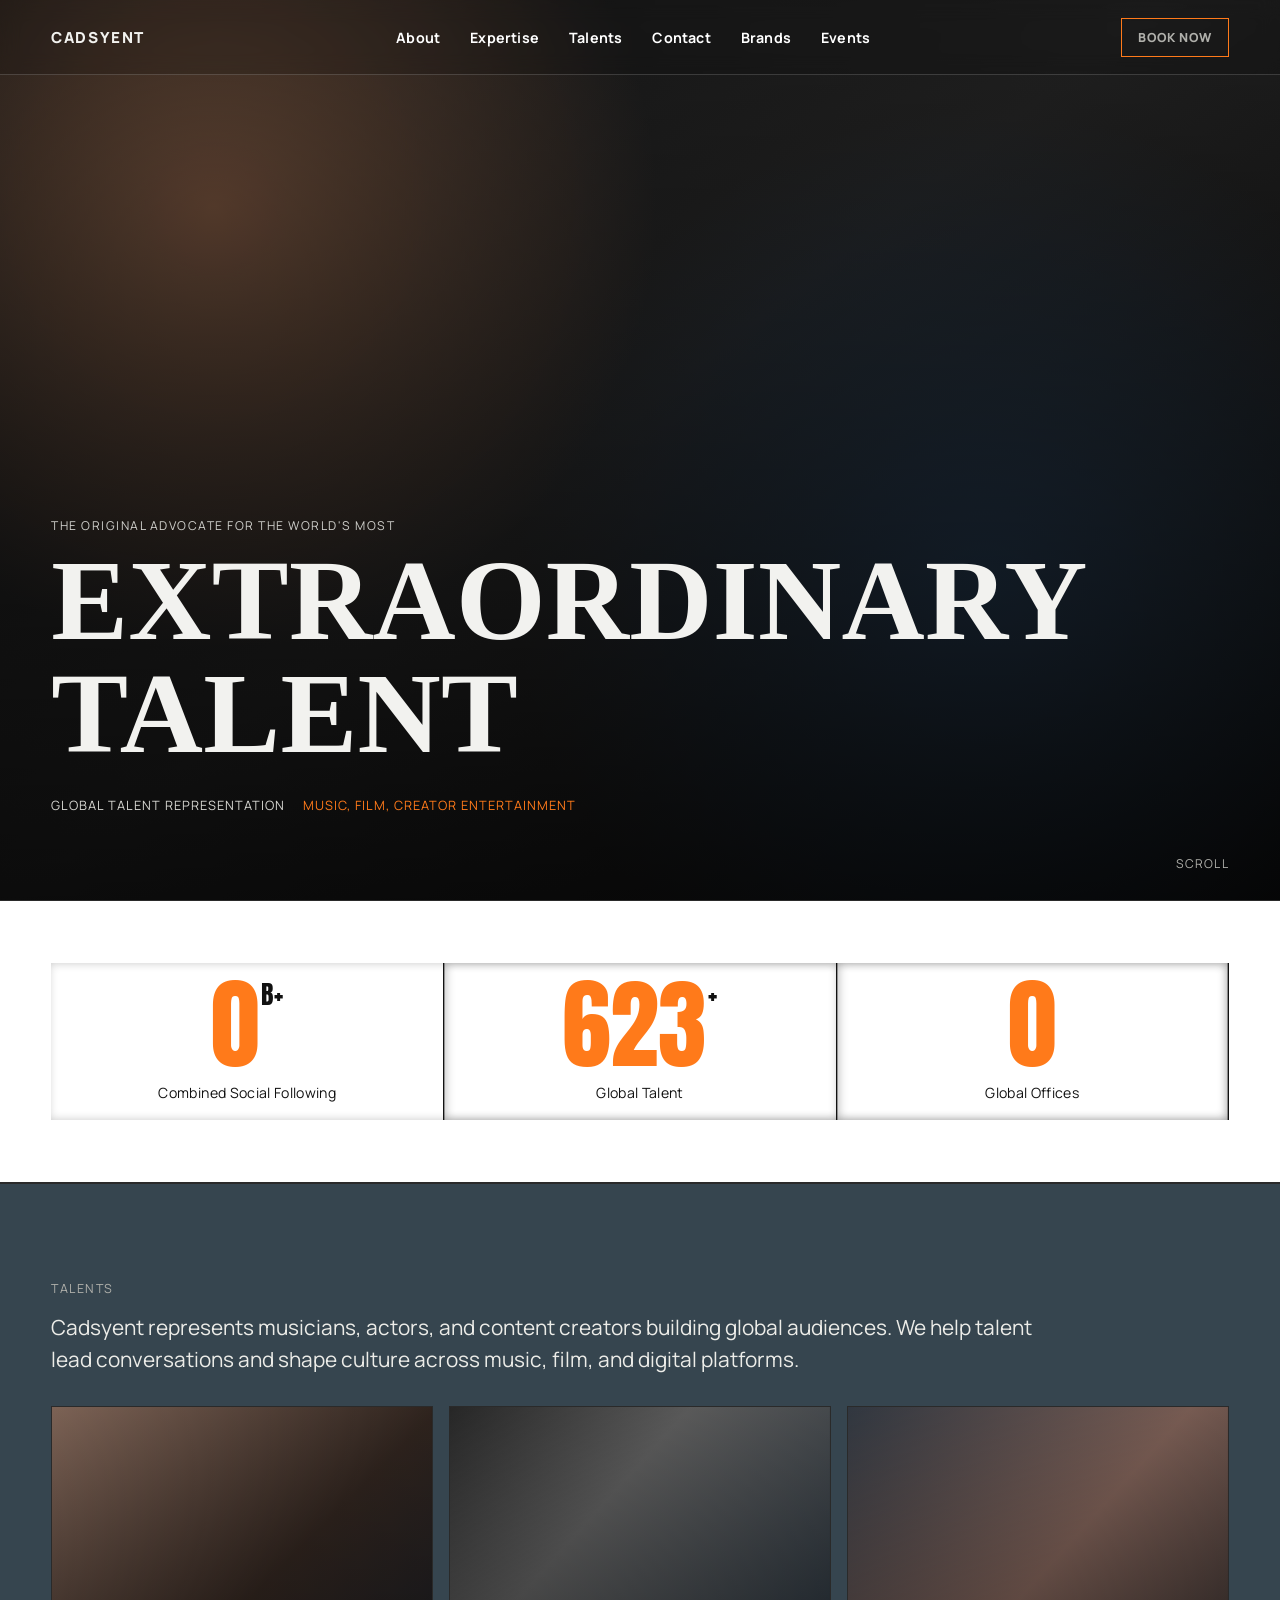
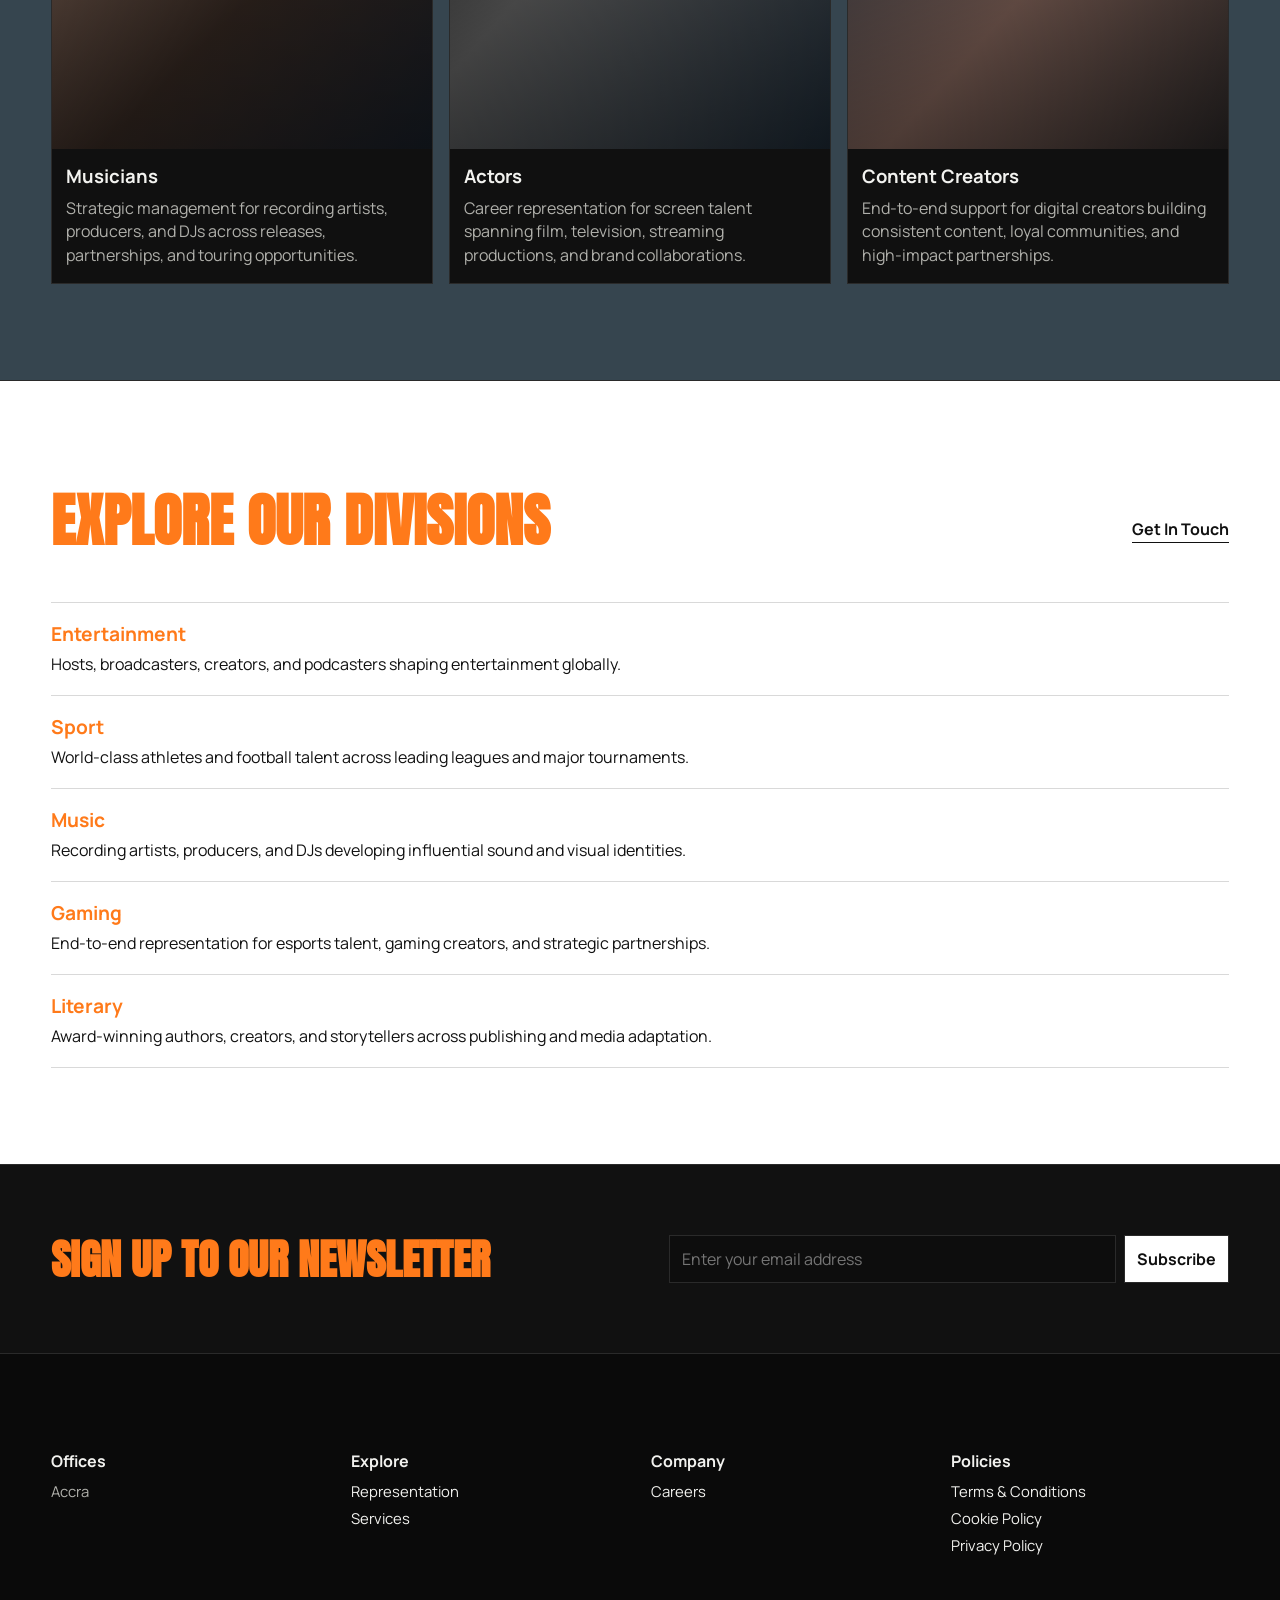
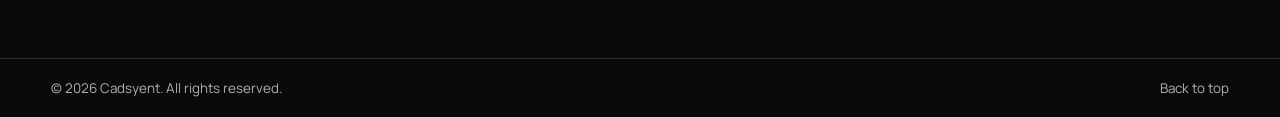
==== index.html @ 5c652949 "Link division CTA to contact page" ====
﻿<!doctype html>
<html lang="en">
  <head>
    <meta charset="UTF-8" />
    <meta name="viewport" content="width=device-width, initial-scale=1.0" />
    <title>Cadsyent | Musicians, Actors & Creators</title>
    <meta
      name="description"
      content="Global talent management for musicians, actors, and content creators."
    />
    <link rel="preconnect" href="https://fonts.googleapis.com" />
    <link rel="preconnect" href="https://fonts.gstatic.com" crossorigin />
    <link
      href="https://fonts.googleapis.com/css2?family=Anton&family=Manrope:wght@400;500;700;800&display=swap"
      rel="stylesheet"
    />
    <link rel="stylesheet" href="styles.css" />
  </head>
  <body>
    <header class="site-header" id="top">
      <div class="container nav-row">
        <a href="#top" class="brand" aria-label="Cadsyent home">CADSYENT</a>
        <button
          class="menu-toggle"
          aria-expanded="false"
          aria-controls="mainNav"
          aria-label="Open menu"
        >
          <span></span>
          <span></span>
          <span></span>
        </button>
        <nav class="main-nav" id="mainNav">
          <a href="#top" class="menu-brand">CADSYBROWNENT</a>
          <a href="about/">About</a>
          <a href="expertise/fashion/">Expertise</a>
          <a href="expertise/fashion/">Talents</a>
          <a href="contact/">Contact</a>
          <a href="brands/">Brands</a>
          <a href="events/">Events</a>
        </nav>
        <div class="social-links">
          <a class="book-now-btn" href="mailto:info@cadsybrownent.com"
            >Book Now</a
          >
        </div>
      </div>
    </header>

    <main>
      <section class="hero">
        <div class="hero-media" aria-hidden="true"></div>
        <div class="hero-shade" aria-hidden="true"></div>
        <div class="hero-grain" aria-hidden="true"></div>
        <div class="container hero-content">
          <p class="kicker" id="hero-kicker">
            The Original Advocate For The World's Most
          </p>
          <h1 class="hero-title">
            <span
              class="type-line"
              id="hero-title-line-1"
              data-text="EXTRAORDINARY"
            ></span>
            <span
              class="type-line"
              id="hero-title-line-2"
              data-text="TALENT"
            ></span>
          </h1>
          <div class="hero-meta reveal" data-delay="100">
            <p id="hero-meta-1">Global Talent Representation</p>
            <p id="hero-meta-2">Music, Film, Creator Entertainment</p>
          </div>
        </div>
        <a
          href="expertise/fashion/"
          class="scroll-indicator"
          aria-label="Go to expertise page"
          >Scroll</a
        >
      </section>

      <section class="metrics section-tight">
        <div class="container metrics-grid">
          <article class="reveal" data-delay="50">
            <p class="metric-number">
              <span class="counter" data-target="1">0</span
              ><span class="metric-inline-sign">B+</span>
            </p>
            <p class="metric-text">Combined Social Following</p>
          </article>
          <article class="reveal" data-delay="120">
            <p class="metric-number">
              <span class="counter" data-target="1000">0</span
              ><span class="metric-inline-sign">+</span>
            </p>
            <p class="metric-text">Global Talent</p>
          </article>
          <article class="reveal" data-delay="190">
            <p class="metric-number">
              <span class="counter" data-target="1">0</span>
            </p>
            <p class="metric-text">Global Offices</p>
          </article>
        </div>
      </section>

      <section class="fashion-focus section" id="fashion">
        <div class="container">
          <p class="section-label">Talents</p>
          <p class="lead narrow" id="fashion-lead">
            Cadsyent represents musicians, actors, and content creators building
            global audiences. We help talent lead conversations and shape
            culture across music, film, and digital platforms.
          </p>
          <div class="fashion-grid">
            <article class="feature-card reveal" id="feature-card-1" data-delay="50">
              <div
                class="feature-image image-1"
                aria-hidden="true"
                id="feature-image-1"
              ></div>
              <h3 id="feature-title-1">Musicians</h3>
              <p id="feature-body-1">
                Strategic management for recording artists, producers, and DJs
                across releases, partnerships, and touring opportunities.
              </p>
            </article>
            <article class="feature-card reveal" id="feature-card-2" data-delay="120">
              <div
                class="feature-image image-2"
                aria-hidden="true"
                id="feature-image-2"
              ></div>
              <h3 id="feature-title-2">Actors</h3>
              <p id="feature-body-2">
                Career representation for screen talent spanning film,
                television, streaming productions, and brand collaborations.
              </p>
            </article>
            <article class="feature-card reveal" id="feature-card-3" data-delay="190">
              <div
                class="feature-image image-3"
                aria-hidden="true"
                id="feature-image-3"
              ></div>
              <h3 id="feature-title-3">Content Creators</h3>
              <p id="feature-body-3">
                End-to-end support for digital creators building consistent
                content, loyal communities, and high-impact partnerships.
              </p>
            </article>
          </div>
        </div>
      </section>

      <section class="divisions section">
        <div class="container">
          <div class="row-head">
            <h2 class="section-title">Explore Our Divisions</h2>
            <a href="contact/" class="inline-link">Get In Touch</a>
          </div>
          <div class="division-list">
            <article class="division-item reveal" data-delay="40">
              <div class="division-copy">
                <h3 id="division-title-1">Entertainment</h3>
                <p id="division-body-1">
                  Hosts, broadcasters, creators, and podcasters shaping
                  entertainment globally.
                </p>
              </div>
              <div
                class="division-hover-media"
                id="division-image-1"
                aria-hidden="true"
              ></div>
            </article>
            <article class="division-item reveal" data-delay="80">
              <div class="division-copy">
                <h3 id="division-title-2">Sport</h3>
                <p id="division-body-2">
                  World-class athletes and football talent across leading leagues
                  and major tournaments.
                </p>
              </div>
              <div
                class="division-hover-media"
                id="division-image-2"
                aria-hidden="true"
              ></div>
            </article>
            <article class="division-item reveal" data-delay="120">
              <div class="division-copy">
                <h3 id="division-title-3">Music</h3>
                <p id="division-body-3">
                  Recording artists, producers, and DJs developing influential
                  sound and visual identities.
                </p>
              </div>
              <div
                class="division-hover-media"
                id="division-image-3"
                aria-hidden="true"
              ></div>
            </article>
            <article class="division-item reveal" data-delay="160">
              <div class="division-copy">
                <h3 id="division-title-4">Gaming</h3>
                <p id="division-body-4">
                  End-to-end representation for esports talent, gaming creators,
                  and strategic partnerships.
                </p>
              </div>
              <div
                class="division-hover-media"
                id="division-image-4"
                aria-hidden="true"
              ></div>
            </article>
            <article class="division-item reveal" data-delay="200">
              <div class="division-copy">
                <h3 id="division-title-5">Literary</h3>
                <p id="division-body-5">
                  Award-winning authors, creators, and storytellers across
                  publishing and media adaptation.
                </p>
              </div>
              <div
                class="division-hover-media"
                id="division-image-5"
                aria-hidden="true"
              ></div>
            </article>
          </div>
        </div>
      </section>

      <section class="newsletter section-tight">
        <div class="container news-row">
          <h2>Sign up to our newsletter</h2>
          <form
            class="newsletter-form"
            onsubmit="
              event.preventDefault();
              alert('Thanks. You are subscribed.');
            "
          >
            <input
              type="email"
              placeholder="Enter your email address"
              required
            />
            <button type="submit">Subscribe</button>
          </form>
        </div>
      </section>

      <section class="contact section" id="contact">
        <div class="container footer-grid">
          <div>
            <h3>Offices</h3>
            <p>Accra</p>
          </div>
          <div>
            <h3>Explore</h3>
            <p><a href="about/">Representation</a></p>
            <p><a href="expertise/fashion/">Services</a></p>
          </div>
          <div>
            <h3>Company</h3>
            <p><a href="#">Careers</a></p>
          </div>
          <div>
            <h3>Policies</h3>
            <p><a href="#">Terms & Conditions</a></p>
            <p><a href="#">Cookie Policy</a></p>
            <p><a href="#">Privacy Policy</a></p>
          </div>
        </div>
      </section>
    </main>

    <footer class="site-footer">
      <div class="container footer-row">
        <p id="footer-copy">© 2026 Cadsyent. All rights reserved.</p>
        <a href="#top">Back to top</a>
      </div>
    </footer>

    <script src="supabase-config.js"></script>
    <script src="cms.js"></script>
    <script src="script.js"></script>
  </body>
</html>
---- styles.css ----
﻿:root {
  --bg: #0a0a0a;
  --surface: #111111;
  --surface-2: #151515;
  --text: #f2f2ef;
  --muted: #b0b0ab;
  --line: #2a2a2a;
  --line-soft: #202020;
}

* {
  box-sizing: border-box;
}

html {
  scroll-behavior: smooth;
}

body {
  margin: 0;
  font-family: "Manrope", sans-serif;
  background: var(--bg);
  color: var(--text);
}


.container {
  width: min(1220px, 92%);
  margin-inline: auto;
}

.section {
  padding: 96px 0;
}

.section-tight {
  padding: 62px 0;
}

.site-header {
  position: fixed;
  inset: 0 0 auto 0;
  z-index: 100;
  background: rgba(10, 10, 10, 0.18);
  border-bottom: 1px solid rgba(255, 255, 255, 0.16);
  backdrop-filter: blur(10px);
  -webkit-backdrop-filter: blur(10px);
  transition: border-color 0.24s ease, background-color 0.24s ease, backdrop-filter 0.24s ease;
}

.site-header.scrolled {
  background: rgba(10, 10, 10, 0.26);
  border-color: rgba(255, 255, 255, 0.2);
  backdrop-filter: blur(12px);
  -webkit-backdrop-filter: blur(12px);
}

.nav-row {
  min-height: 74px;
  display: grid;
  grid-template-columns: auto 1fr auto;
  align-items: center;
  gap: 24px;
}

.brand {
  display: inline-flex;
  align-items: center;
  font-size: 0.95rem;
  font-weight: 800;
  letter-spacing: 1.6px;
  text-decoration: none;
  color: var(--text);
}

.brand.has-brand-logo,
.menu-brand.has-brand-logo {
  letter-spacing: 0;
}

.brand-logo-image {
  display: block;
  width: auto;
  height: 84px;
  max-width: min(420px, 70vw);
  object-fit: contain;
}

.header-spacer {
  width: 100%;
}

.book-now-btn {
  text-decoration: none;
  display: inline-flex;
  align-items: center;
  justify-content: center;
  padding: 10px 16px;
  border: 1px solid #ff7a1a;
  color: #ff7a1a;
  font-size: 0.85rem;
  font-weight: 800;
  text-transform: uppercase;
  letter-spacing: 0.8px;
  transition: background-color 0.2s ease, color 0.2s ease;
}

.book-now-btn:hover,
.book-now-btn:focus-visible {
  background: #ff7a1a;
  color: #0b0b0b;
}

.main-nav {
  display: flex;
  justify-content: center;
  gap: 30px;
}

.main-nav a,
.social-links a,
.footer-grid a,
.footer-row a,
.inline-link,
.taxonomy a,
.scroll-indicator {
  text-decoration: none;
  color: var(--text);
}

.menu-brand {
  display: none;
}

.main-nav a {
  font-size: 0.89rem;
  font-weight: 700;
  letter-spacing: 0.2px;
  color: #ffffff;
  transition: color 0.2s ease;
}

.main-nav a:hover,
.main-nav a:focus-visible {
  color: #ff7a1a;
}

.social-links {
  display: flex;
  gap: 14px;
}

.social-links a {
  font-size: 0.78rem;
  color: var(--muted);
}

.menu-toggle {
  display: none;
  justify-self: end;
  width: 44px;
  height: 44px;
  border: 1px solid #3a3a3a;
  border-radius: 999px;
  background: transparent;
  padding: 0;
  cursor: pointer;
  align-items: center;
  justify-content: center;
  gap: 4px;
  flex-direction: column;
  transition: border-color 0.2s ease, background-color 0.2s ease;
}

.menu-toggle span {
  display: block;
  width: 18px;
  height: 2px;
  background: #f3f3ef;
  transition: transform 0.25s ease, opacity 0.2s ease;
}

.menu-toggle.is-open {
  background: #000000;
  border-color: #000000;
}

.menu-toggle.is-open span:nth-child(1) {
  transform: translateY(6px) rotate(45deg);
}

.menu-toggle.is-open span:nth-child(2) {
  opacity: 0;
}

.menu-toggle.is-open span:nth-child(3) {
  transform: translateY(-6px) rotate(-45deg);
}

.hero {
  position: relative;
  min-height: 100vh;
  display: grid;
  align-items: end;
  overflow: hidden;
}

.hero-media,
.hero-shade,
.hero-grain {
  position: absolute;
  inset: 0;
}

.hero-media {
  background:
    radial-gradient(circle at 18% 24%, #7d5a45 0%, transparent 34%),
    radial-gradient(circle at 76% 64%, #273a4e 0%, transparent 40%),
    linear-gradient(142deg, #181818 0%, #2a2a2a 48%, #101010 100%);
  filter: saturate(1.1);
  transform: scale(1.03);
  animation: drift 16s ease-in-out infinite alternate;
}

.hero-media.has-hero-slides {
  background: #101010;
}

.hero-media-stage,
.hero-media-slide {
  position: absolute;
  inset: 0;
}

.hero-media-slide {
  opacity: 0;
  transition: opacity 0.9s ease;
}

.hero-media-slide.is-active {
  opacity: 1;
}

.hero-media-asset {
  width: 100%;
  height: 100%;
  display: block;
  object-fit: cover;
  filter: saturate(1.04);
}

.hero-shade {
  background: linear-gradient(to bottom, rgba(0, 0, 0, 0.26), rgba(0, 0, 0, 0.72));
}

.hero-grain {
  background-image: radial-gradient(rgba(255, 255, 255, 0.08) 0.6px, transparent 0.6px);
  background-size: 2px 2px;
  opacity: 0.08;
  mix-blend-mode: soft-light;
}

@keyframes drift {
  from {
    transform: scale(1.04) translateY(0);
  }
  to {
    transform: scale(1.01) translateY(-8px);
  }
}

.hero-content {
  position: relative;
  padding-bottom: 86px;
}

.kicker {
  margin: 0 0 12px;
  color: #d0d0cc;
  text-transform: uppercase;
  letter-spacing: 1.5px;
  font-size: 0.76rem;
}

h1,
h2,
h3,
p {
  margin: 0;
}

.hero-title {
  font-family: "Times New Roman", Times, serif;
  font-size: clamp(2.1rem, 9vw, 7.8rem);
  line-height: 0.94;
  letter-spacing: 0.3px;
  text-transform: uppercase;
}

.hero-title span {
  display: block;
}

.type-line {
  min-height: 0.98em;
}

.type-line.typing::after {
  content: "";
  display: inline-block;
  width: 2px;
  height: 0.82em;
  margin-left: 6px;
  background: #f2f2ef;
  vertical-align: baseline;
  animation: blink 0.85s steps(1) infinite;
}

@keyframes blink {
  50% {
    opacity: 0;
  }
}

.hero-meta {
  margin-top: 24px;
  display: flex;
  gap: 18px;
  flex-wrap: wrap;
}

.hero-meta p {
  font-size: 0.8rem;
  color: #d6d6d1;
  text-transform: uppercase;
  letter-spacing: 1px;
}

#hero-meta-2 {
  color: #ff7a1a;
}

.scroll-indicator {
  position: absolute;
  right: 4%;
  bottom: 28px;
  font-size: 0.76rem;
  text-transform: uppercase;
  color: var(--muted);
  letter-spacing: 1.2px;
}

.section-label {
  margin-bottom: 14px;
  color: var(--muted);
  text-transform: uppercase;
  letter-spacing: 1.5px;
  font-size: 0.78rem;
}

.lead {
  font-size: clamp(1rem, 1.72vw, 1.3rem);
  max-width: 62ch;
  line-height: 1.56;
  color: #ecece8;
  margin-bottom: 14px;
}

.inline-link {
  font-weight: 700;
  border-bottom: 1px solid currentColor;
  padding-bottom: 2px;
}

.about-grid {
  display: grid;
  grid-template-columns: 0.95fr 1.05fr;
  gap: 56px;
  align-items: start;
}

.center-copy {
  border-left: 1px solid var(--line-soft);
  padding-left: 32px;
}

.center-copy h2 {
  font-family: "Anton", sans-serif;
  text-transform: uppercase;
  font-size: clamp(2rem, 5.8vw, 5.5rem);
  line-height: 0.9;
  margin-bottom: 14px;
}

.about .center-copy h2 {
  color: #ff7a1a;
  animation: aboutHeadlineGlowZoom 2.8s ease-in-out infinite;
  transform-origin: center center;
  will-change: transform, text-shadow;
}

@keyframes aboutHeadlineGlowZoom {
  0% {
    transform: scale(1);
    text-shadow: 0 0 8px rgba(255, 122, 26, 0.45), 0 0 14px rgba(255, 122, 26, 0.28);
  }
  50% {
    transform: scale(1.06);
    text-shadow: 0 0 16px rgba(255, 122, 26, 0.8), 0 0 28px rgba(255, 122, 26, 0.55);
  }
  100% {
    transform: scale(1);
    text-shadow: 0 0 8px rgba(255, 122, 26, 0.45), 0 0 14px rgba(255, 122, 26, 0.28);
  }
}

.center-copy p {
  color: var(--muted);
  line-height: 1.55;
  max-width: 48ch;
}

.overview-section {
  background: #ffffff;
  color: #111111;
}

.overview-section .section-label,
.overview-section .center-copy h2 {
  color: #ff7a1a;
}

.overview-section .lead,
.overview-section .center-copy p {
  color: #111111;
}

.overview-section .center-copy {
  border-left-color: #d9d9d9;
}

.related-divisions-section {
  background: #ffffff;
}

.related-divisions-section .section-title,
.related-divisions-section .division-item h3 {
  color: #ff7a1a;
}

.core-verticals-section .section-title,
.core-verticals-section .feature-card h3 {
  color: #ff7a1a;
}

.related-divisions-section .section-title {
  animation: relatedTitleZoom 2.8s ease-in-out infinite;
  transform-origin: center center;
}

@keyframes relatedTitleZoom {
  0% {
    transform: scale(1);
  }
  50% {
    transform: scale(1.06);
  }
  100% {
    transform: scale(1);
  }
}

@media (prefers-reduced-motion: reduce) {
  .related-divisions-section .section-title {
    animation: none;
  }

  .about .center-copy h2 {
    animation: none;
  }
}

.metrics {
  border-block: 1px solid var(--line);
  background: #ffffff;
  color: #111111;
}

.metrics-grid {
  display: grid;
  grid-template-columns: repeat(3, minmax(0, 1fr));
  border-right: 1px solid #111111;
  box-shadow:
    inset -1px 0 0 rgba(17, 17, 17, 0.35),
    inset -2px 0 10px rgba(0, 0, 0, 0.22);
}

.metrics article {
  padding: 20px 24px 18px;
  text-align: center;
}

.metrics article + article {
  border-left: 1px solid #111111;
  box-shadow: inset 1px 0 0 rgba(17, 17, 17, 0.35), inset 2px 0 10px rgba(0, 0, 0, 0.25);
  padding-left: 24px;
}

.metric-number {
  font-family: "Anton", sans-serif;
  font-size: clamp(2.4rem, 8vw, 6.1rem);
  line-height: 0.86;
  letter-spacing: 0.2px;
  color: #ff7a1a;
}

.metric-inline-sign {
  font-size: clamp(1.15rem, 2.1vw, 1.6rem);
  letter-spacing: 0.65px;
  color: #111111;
  margin-left: 2px;
  vertical-align: top;
}

.metric-sign {
  font-family: "Anton", sans-serif;
  font-size: clamp(1.15rem, 2.1vw, 1.6rem);
  margin-top: 2px;
  letter-spacing: 0.65px;
  color: #111111;
}

.metric-text {
  margin-top: 16px;
  color: #111111;
  font-size: 0.88rem;
  letter-spacing: 0.35px;
  text-transform: none;
}

.section-title {
  font-family: "Anton", sans-serif;
  text-transform: uppercase;
  font-size: clamp(1.8rem, 4.5vw, 3.8rem);
  margin-bottom: 20px;
}

.taxonomy {
  display: flex;
  gap: 10px;
  flex-wrap: nowrap;
  overflow-x: auto;
  padding-bottom: 4px;
}

.taxonomy a {
  border: 1px solid var(--line);
  padding: 10px 12px;
  color: #e5e5e2;
  white-space: nowrap;
  transition: border-color 0.2s ease, color 0.2s ease, transform 0.2s ease;
}

.taxonomy a:hover {
  border-color: #6e6e6e;
  color: #fff;
  transform: translateY(-1px);
}

.fashion-focus {
  background: #36454f;
  border-block: 1px solid var(--line);
}

.narrow {
  max-width: 76ch;
  margin-bottom: 30px;
}

.fashion-grid {
  display: grid;
  grid-template-columns: repeat(3, minmax(0, 1fr));
  gap: 16px;
}

.feature-card {
  border: 1px solid var(--line);
  background: #101010;
  transition: transform 0.25s ease, border-color 0.25s ease;
}

.feature-card.is-linked {
  cursor: pointer;
}

.feature-card:hover {
  transform: translateY(-4px);
  border-color: #5a5a5a;
}

.feature-image {
  height: 342px;
  background-size: cover;
  background-position: center;
}

.image-1 {
  background-image:
    linear-gradient(rgba(0, 0, 0, 0.22), rgba(0, 0, 0, 0.45)),
    linear-gradient(135deg, #9f7e6d, #3a2c25 54%, #19202a);
}

.image-2 {
  background-image:
    linear-gradient(rgba(0, 0, 0, 0.18), rgba(0, 0, 0, 0.48)),
    linear-gradient(132deg, #2f2f2f, #6d6d6d 35%, #1f2d3a);
}

.image-3 {
  background-image:
    linear-gradient(rgba(0, 0, 0, 0.18), rgba(0, 0, 0, 0.48)),
    linear-gradient(132deg, #3b434e, #916f64 50%, #2f2b2b);
}

.feature-card h3 {
  font-size: 1.16rem;
  margin: 14px 14px 8px;
}

.feature-card p {
  margin: 0 14px 16px;
  color: var(--muted);
  line-height: 1.46;
}

.row-head {
  display: flex;
  justify-content: space-between;
  align-items: center;
  gap: 18px;
  margin-bottom: 18px;
}

.divisions {
  background: #ffffff;
  color: #111111;
}

.divisions .section-title,
.divisions .division-item h3 {
  color: #ff7a1a;
}

.divisions .inline-link,
.divisions .division-item p {
  color: #111111;
}

#news {
  background: #ffffff;
  color: #111111;
}

#news .section-title,
#news .division-item h3 {
  color: #ff7a1a;
}

#news .division-item p {
  color: #111111;
}

#news .division-list {
  border-top-color: #d9d9d9;
}

#news .division-item {
  border-bottom-color: #d9d9d9;
}

.division-list {
  border-top: 1px solid #d9d9d9;
}

.division-item {
  --division-media-width: 0px;
  position: relative;
  display: grid;
  grid-template-columns: var(--division-media-width) minmax(0, 1fr);
  align-items: center;
  column-gap: 0;
  padding: 18px 0;
  border-bottom: 1px solid #d9d9d9;
  overflow: hidden;
  transition:
    grid-template-columns 0.45s ease,
    column-gap 0.45s ease,
    padding 0.35s ease,
    border-bottom-color 0.35s ease;
}

.division-item::before {
  content: "";
  position: absolute;
  left: 0;
  top: -1px;
  bottom: -1px;
  width: var(--division-media-width);
  background: linear-gradient(90deg, rgba(255, 122, 26, 0.14), rgba(255, 122, 26, 0));
  pointer-events: none;
  transition: width 0.45s ease, opacity 0.35s ease;
  opacity: 0;
}

.division-item.has-hover-media.is-scroll-active {
  --division-media-width: clamp(210px, 25vw, 320px);
  column-gap: clamp(20px, 3vw, 40px);
  padding-left: 0;
  border-bottom-color: rgba(255, 122, 26, 0.55);
}

.division-item.has-hover-media.is-scroll-active::before {
  opacity: 1;
}

.division-copy {
  grid-column: 2;
  min-width: 0;
  transform: translateX(0);
  transition: transform 0.45s ease;
}

.division-item.has-hover-media.is-scroll-active .division-copy {
  transform: translateX(10px);
}

.division-item h3 {
  font-size: 1.2rem;
  margin-bottom: 6px;
}

.division-item p {
  color: var(--muted);
  max-width: 72ch;
}

.division-hover-media {
  grid-column: 1;
  width: 100%;
  aspect-ratio: 4 / 3;
  max-height: 0;
  border: 1px solid rgba(255, 255, 255, 0.2);
  opacity: 0;
  transform: translateX(-18px) scaleX(0.78);
  transform-origin: left center;
  transition:
    max-height 0.45s ease,
    opacity 0.35s ease,
    transform 0.45s ease,
    border-color 0.35s ease,
    box-shadow 0.35s ease;
  pointer-events: none;
  background: #0c0c0c;
  z-index: 2;
  overflow: hidden;
}

.division-item.has-hover-media.is-scroll-active .division-hover-media {
  max-height: 320px;
  opacity: 1;
  transform: translateX(0) scaleX(1);
  border-color: rgba(255, 122, 26, 0.5);
  box-shadow: 0 16px 36px rgba(0, 0, 0, 0.18);
}

.testimonials-marquee {
  overflow: hidden;
  border: 1px solid var(--line);
  background: #0e0e0e;
  padding: 14px 0;
}

.testimonials-track {
  display: flex;
  gap: 14px;
  width: max-content;
  animation: testimonialsScroll 34s linear infinite;
}

.testimonial-card {
  width: min(78vw, 360px);
  border: 1px solid #2f2f2f;
  background: #131313;
  padding: 14px;
}

.testimonial-profile {
  display: flex;
  align-items: center;
  gap: 10px;
  margin-bottom: 10px;
}

.testimonial-avatar {
  width: 36px;
  height: 36px;
  border-radius: 999px;
  display: inline-flex;
  align-items: center;
  justify-content: center;
  font-weight: 800;
  font-size: 0.76rem;
  color: #0e0e0e;
  background: #ff7a1a;
}

.testimonial-profile h3 {
  font-size: 0.98rem;
}

.testimonial-profile p {
  font-size: 0.79rem;
  color: #bdbdb9;
}

.testimonial-text {
  color: #e9e9e5;
  line-height: 1.5;
  font-size: 0.92rem;
}

@keyframes testimonialsScroll {
  from {
    transform: translateX(0);
  }
  to {
    transform: translateX(-50%);
  }
}

.newsletter {
  border-block: 1px solid var(--line);
  background: var(--surface);
}

.news-row {
  display: flex;
  justify-content: space-between;
  align-items: center;
  gap: 20px;
}

.news-row h2 {
  font-family: "Anton", sans-serif;
  text-transform: uppercase;
  font-size: clamp(1.4rem, 3.3vw, 2.9rem);
  color: #ff7a1a;
  animation: newsletterPulse 2.8s ease-in-out infinite;
  transform-origin: left center;
}

@keyframes newsletterPulse {
  0%,
  100% {
    transform: scale(1);
  }
  50% {
    transform: scale(1.06);
  }
}

.newsletter-form {
  display: flex;
  gap: 8px;
  width: min(560px, 100%);
}

.newsletter-form input,
.newsletter-form button {
  font: inherit;
  padding: 12px;
  border: 1px solid var(--line);
}

.newsletter-form input {
  flex: 1;
  background: #0d0d0d;
  color: var(--text);
}

.newsletter-form button {
  background: #fff;
  color: #0f0f0f;
  font-weight: 700;
  cursor: pointer;
}

.newsletter-form button:hover,
.newsletter-form button:focus-visible {
  background: #ff7a1a;
  border-color: #ff7a1a;
  color: #0f0f0f;
}

.contact {
  background: #0a0a0a;
}

.footer-grid {
  display: grid;
  grid-template-columns: repeat(4, minmax(0, 1fr));
  gap: 22px;
}

.footer-grid h3 {
  margin-bottom: 9px;
  font-size: 1rem;
}

.footer-grid p {
  margin-bottom: 7px;
  color: var(--muted);
  font-size: 0.93rem;
}

.site-footer {
  border-top: 1px solid var(--line);
}

.footer-row {
  min-height: 58px;
  display: flex;
  justify-content: space-between;
  align-items: center;
  gap: 16px;
}

.footer-row p,
.footer-row a {
  color: var(--muted);
  font-size: 0.84rem;
}

.reveal {
  opacity: 0;
  transform: translateY(10px);
  transition: transform 0.56s cubic-bezier(.2,.64,.24,1), opacity 0.56s ease;
}

.reveal.visible {
  opacity: 1;
  transform: none;
}

@media (max-width: 980px) {
  .site-header,
  .site-header.scrolled {
    background: rgba(10, 10, 10, 0.18);
    border-color: rgba(255, 255, 255, 0.16);
    backdrop-filter: blur(10px);
    -webkit-backdrop-filter: blur(10px);
  }

  .nav-row {
    grid-template-columns: auto 1fr auto;
    gap: 10px;
    min-height: 66px;
    position: relative;
  }

  .menu-toggle {
    display: inline-flex;
    grid-column: 3;
    justify-self: end;
    position: fixed;
    top: 14px;
    right: 4%;
    z-index: 140;
  }

  .brand {
    grid-column: 1;
    justify-self: start;
    position: static;
    transform: none;
    white-space: nowrap;
    z-index: 2;
  }

  .book-now-btn {
    font-size: 0.78rem;
    padding: 9px 13px;
  }

  .main-nav {
    position: fixed;
    top: 0;
    right: 0;
    bottom: 0;
    left: auto;
    width: min(420px, 82vw);
    min-height: 100vh;
    background: rgba(0, 0, 0, 0.78);
    border: 0;
    backdrop-filter: blur(14px);
    -webkit-backdrop-filter: blur(14px);
    padding: 110px 24px 56px;
    display: flex;
    flex-direction: column;
    align-items: center;
    justify-content: center;
    gap: 18px;
    opacity: 0;
    transform: translateX(100%);
    pointer-events: none;
    transition: opacity 0.24s ease, transform 0.24s ease;
    overflow-y: auto;
    z-index: 120;
  }

  .main-nav.open {
    opacity: 1;
    transform: translateX(0);
    pointer-events: auto;
  }

  .menu-brand {
    display: inline-flex;
    align-items: center;
    justify-content: flex-start;
    font-family: "Manrope", sans-serif;
    font-size: 1rem;
    font-weight: 800;
    letter-spacing: 1.6px;
    text-transform: uppercase;
    color: #f2f2ef;
    position: absolute;
    top: 18px;
    left: 4%;
    margin: 0;
    padding: 0;
    border-bottom: 0;
    width: auto;
    text-align: left;
  }

  .menu-brand .brand-logo-image {
    height: 68px;
    margin-inline: auto;
  }

  .main-nav a {
    font-family: "Times New Roman", Times, serif;
    font-size: clamp(1.1rem, 5vw, 1.35rem);
    font-weight: 600;
    letter-spacing: 0.01em;
    line-height: 1.2;
    text-transform: none;
    width: min(360px, 100%);
    text-align: center;
    padding: 18px 20px;
    border: 1px solid rgba(255, 255, 255, 0.14);
    border-radius: 0;
    color: #ffffff;
    background: rgba(255, 255, 255, 0.04);
    box-shadow: inset 0 0 0 1px rgba(255, 255, 255, 0.02);
    opacity: 1;
    transform: none;
    transition:
      color 0.2s ease,
      background-color 0.2s ease,
      border-color 0.2s ease,
      transform 0.2s ease;
  }

  .main-nav .menu-brand {
    width: auto;
    padding: 0;
    background: transparent;
    border: 0;
    box-shadow: none;
  }

  .main-nav a:hover,
  .main-nav a:focus-visible {
    color: #ff7a1a;
    text-decoration: none;
    outline: none;
    background: rgba(255, 122, 26, 0.08);
    border-color: rgba(255, 122, 26, 0.5);
    transform: translateX(4px);
  }

  .main-nav .menu-brand:hover,
  .main-nav .menu-brand:focus-visible {
    background: transparent;
    border: 0;
    transform: none;
  }

  .social-links {
    display: none;
  }

  body.menu-open .site-header .brand {
    opacity: 0;
    pointer-events: none;
  }

  .hero {
    min-height: 88vh;
  }

  .hero-content {
    padding-bottom: 58px;
  }

  .scroll-indicator {
    display: none;
  }

  .about-grid,
  .metrics-grid,
  .fashion-grid,
  .footer-grid,
  .news-row {
    grid-template-columns: 1fr;
    display: grid;
  }

  .metrics-grid {
    border-left: 0;
    border-right: 0;
    border-top: 1px solid #ff7a1a;
    border-bottom: 1px solid #ff7a1a;
    box-shadow:
      inset 0 1px 0 rgba(255, 122, 26, 0.35),
      inset 0 -1px 0 rgba(255, 122, 26, 0.35),
      inset 0 2px 10px rgba(255, 122, 26, 0.22),
      inset 0 -2px 10px rgba(255, 122, 26, 0.22);
  }

  .center-copy {
    border-left: 0;
    border-top: 1px solid var(--line-soft);
    padding-left: 0;
    padding-top: 18px;
  }

  .metrics article + article {
    border-left: 0;
    border-top: 1px solid #ff7a1a;
    box-shadow: inset 0 1px 0 rgba(255, 122, 26, 0.35), inset 0 2px 10px rgba(255, 122, 26, 0.25);
    padding-left: 24px;
    margin-top: 16px;
    padding-top: 16px;
  }

  .feature-image {
    height: 280px;
  }

  .newsletter-form {
    width: 100%;
  }

  .division-item {
    grid-template-columns: 1fr;
    row-gap: 0;
  }

  .division-item::before {
    top: 0;
    bottom: auto;
    width: 100%;
    height: var(--division-media-width);
    transition: height 0.45s ease, opacity 0.35s ease;
  }

  .division-item.has-hover-media.is-scroll-active {
    --division-media-width: clamp(180px, 48vw, 250px);
    column-gap: 0;
    row-gap: 16px;
    padding-top: 16px;
    padding-bottom: 20px;
  }

  .division-copy {
    grid-column: 1;
    grid-row: 2;
  }

  .division-item.has-hover-media.is-scroll-active .division-copy {
    transform: translateX(0);
  }

  .division-hover-media {
    grid-column: 1;
    grid-row: 1;
    max-width: 100%;
  }

  .division-item.has-hover-media.is-scroll-active .division-hover-media {
    width: min(100%, 320px);
  }
}

@media (prefers-reduced-motion: reduce) {
  .testimonials-track {
    animation: none;
  }
}

.admin-body {
  min-height: 100vh;
  background:
    radial-gradient(circle at 10% 8%, rgba(255, 128, 46, 0.18), transparent 35%),
    radial-gradient(circle at 88% 86%, rgba(65, 140, 230, 0.16), transparent 34%),
    #0b0b0b;
}

.admin-main {
  width: min(1120px, 94%);
  margin: 30px auto;
  padding-bottom: 28px;
}

.admin-panel {
  border: 1px solid #2f2f2f;
  background: rgba(10, 10, 10, 0.92);
  box-shadow: 0 20px 60px rgba(0, 0, 0, 0.34);
  padding: clamp(18px, 4vw, 34px);
}

.admin-head {
  display: flex;
  justify-content: space-between;
  gap: 18px;
  align-items: start;
  border-bottom: 1px solid #242424;
  padding-bottom: 16px;
  margin-bottom: 20px;
}

.admin-overline {
  text-transform: uppercase;
  letter-spacing: 1.4px;
  color: #ffbc8a;
  font-size: 0.76rem;
  margin-bottom: 7px;
}

.admin-head h1 {
  font-family: "Anton", sans-serif;
  text-transform: uppercase;
  font-size: clamp(1.5rem, 4vw, 3rem);
  margin-bottom: 9px;
}

.admin-note {
  color: #c2c2be;
  max-width: 72ch;
}

.admin-head-actions {
  display: flex;
  align-items: center;
}

.admin-link {
  text-decoration: none;
  border: 1px solid #454545;
  color: #f4f4ef;
  padding: 10px 14px;
  font-weight: 700;
  font-size: 0.84rem;
}

.admin-sections {
  display: grid;
  gap: 16px;
}

.admin-layout {
  display: grid;
  grid-template-columns: 250px 1fr;
  gap: 16px;
}

.admin-sidebar {
  border: 1px solid #242424;
  background: rgba(14, 14, 14, 0.88);
  padding: 12px;
  height: fit-content;
}

.admin-sidebar h2 {
  font-size: 0.92rem;
  text-transform: uppercase;
  letter-spacing: 0.9px;
  color: #d7d7d2;
  margin-bottom: 10px;
}

.admin-categories {
  display: grid;
  gap: 8px;
}

.admin-category {
  width: 100%;
  text-align: left;
  border: 1px solid #343434;
  background: #101010;
  color: #dcdcd7;
  font: inherit;
  font-weight: 700;
  padding: 10px 12px;
  cursor: pointer;
}

.admin-category.is-active {
  border-color: #ff7a1a;
  color: #ffad75;
  background: rgba(255, 122, 26, 0.08);
}

.admin-editor {
  border: 1px solid #242424;
  background: rgba(14, 14, 14, 0.88);
  padding: 12px;
}

.admin-editor h2 {
  font-size: 1rem;
  margin-bottom: 12px;
}

.admin-section {
  padding: 0;
  background: transparent;
  border: 0;
}

.admin-section h2 {
  font-size: 1rem;
  margin-bottom: 12px;
}

.admin-fields-grid {
  display: grid;
  grid-template-columns: repeat(2, minmax(0, 1fr));
  gap: 12px;
}

.admin-field {
  display: grid;
  gap: 6px;
}

.admin-label {
  color: #d8d8d3;
  font-size: 0.86rem;
  font-weight: 700;
}

.admin-helper {
  color: #aaaaa5;
  font-size: 0.78rem;
}

.admin-input {
  width: 100%;
  background: #0f0f0f;
  color: #f2f2ef;
  border: 1px solid #2f2f2f;
  padding: 10px 11px;
  font: inherit;
}

textarea.admin-input {
  resize: vertical;
  min-height: 92px;
}

.admin-image-row {
  display: flex;
  gap: 8px;
}

.admin-image-preview {
  width: 100%;
  max-width: 360px;
  height: 150px;
  object-fit: cover;
  border: 1px solid #2f2f2f;
  background: #050505;
}

.admin-actions {
  margin-top: 18px;
  display: flex;
  gap: 10px;
  flex-wrap: wrap;
}

.admin-auth {
  border: 1px solid #242424;
  background: rgba(14, 14, 14, 0.88);
  padding: 12px;
  margin-bottom: 14px;
}

.admin-auth h2 {
  font-size: 0.95rem;
  margin-bottom: 10px;
}

.admin-auth-form {
  display: grid;
  grid-template-columns: repeat(5, minmax(0, 1fr));
  gap: 8px;
}

.admin-locked {
  opacity: 0.62;
  pointer-events: none;
}

.admin-btn {
  border: 1px solid #3b3b3b;
  background: #111;
  color: #f5f5ef;
  font: inherit;
  font-weight: 700;
  padding: 10px 14px;
  cursor: pointer;
}

.admin-btn-primary {
  background: #f3f3ef;
  color: #0f0f0f;
  border-color: #f3f3ef;
}

.admin-btn-tertiary {
  padding-inline: 12px;
}

.admin-status {
  margin-top: 12px;
  min-height: 1.2em;
  color: #8ce8a8;
  font-size: 0.9rem;
}

.admin-status.is-error {
  color: #ff9e9e;
}

.modules-editor {
  display: grid;
  gap: 14px;
}

.module-group {
  border: 1px solid #2a2a2a;
  background: #101010;
  padding: 10px;
}

.module-group-head {
  display: flex;
  justify-content: space-between;
  align-items: center;
  gap: 10px;
  margin-bottom: 10px;
}

.module-group-head h3 {
  font-size: 1rem;
}

.module-list {
  display: grid;
  gap: 10px;
}

.module-card {
  border: 1px solid #343434;
  background: #0d0d0d;
  padding: 10px;
}

.module-card-head {
  display: grid;
  grid-template-columns: 1fr auto auto;
  gap: 10px;
  align-items: center;
  margin-bottom: 8px;
}

.module-toggle {
  display: inline-flex;
  gap: 6px;
  align-items: center;
  font-size: 0.84rem;
  color: #ccc;
}

.module-actions {
  display: inline-flex;
  gap: 6px;
}

.module-fields {
  display: grid;
  gap: 8px;
}

.module-upload {
  display: grid;
  gap: 8px;
  grid-template-columns: 1fr auto;
}

.module-empty {
  color: #adada8;
  font-size: 0.9rem;
  padding: 6px 0;
}

@media (max-width: 860px) {
  .admin-layout {
    grid-template-columns: 1fr;
  }

  .admin-categories {
    grid-template-columns: repeat(2, minmax(0, 1fr));
  }

  .admin-fields-grid {
    grid-template-columns: 1fr;
  }

  .admin-auth-form {
    grid-template-columns: 1fr;
  }

  .module-card-head {
    grid-template-columns: 1fr;
  }

  .module-upload {
    grid-template-columns: 1fr;
  }
}



.talent-grid {
  display: grid;
  grid-template-columns: repeat(3, minmax(0, 1fr));
  gap: 20px;
}

.talent-card {
  border: 1px solid var(--line);
  background: var(--surface);
  overflow: hidden;
  transition: transform 0.25s ease, border-color 0.25s ease;
}

.talent-card:hover {
  transform: translateY(-4px);
  border-color: #5a5a5a;
}

.talent-image {
  width: 100%;
  height: 380px;
  background-size: cover;
  background-position: center;
  background-color: #1a1a1a;
}

.talent-info {
  padding: 16px;
}

.talent-badge {
  display: inline-block;
  padding: 4px 10px;
  background: rgba(255, 122, 26, 0.15);
  border: 1px solid rgba(255, 122, 26, 0.4);
  color: #ff7a1a;
  font-size: 0.72rem;
  text-transform: uppercase;
  letter-spacing: 1px;
  font-weight: 700;
  margin-bottom: 10px;
}

.talent-info h3 {
  font-size: 1.3rem;
  margin-bottom: 8px;
  color: var(--text);
}

.talent-info p {
  color: var(--muted);
  line-height: 1.5;
  margin-bottom: 12px;
  font-size: 0.92rem;
}

.talent-meta {
  display: flex;
  align-items: center;
  gap: 12px;
  padding-top: 10px;
  border-top: 1px solid var(--line-soft);
}

.talent-followers {
  font-size: 0.82rem;
  color: #d0d0cc;
  font-weight: 700;
}

@media (max-width: 980px) {
  .talent-grid {
    grid-template-columns: repeat(2, minmax(0, 1fr));
    gap: 14px;
  }

  .talent-image {
    height: 320px;
  }
}

@media (max-width: 640px) {
  .talent-grid {
    grid-template-columns: 1fr;
  }

  .talent-image {
    height: 360px;
  }
}
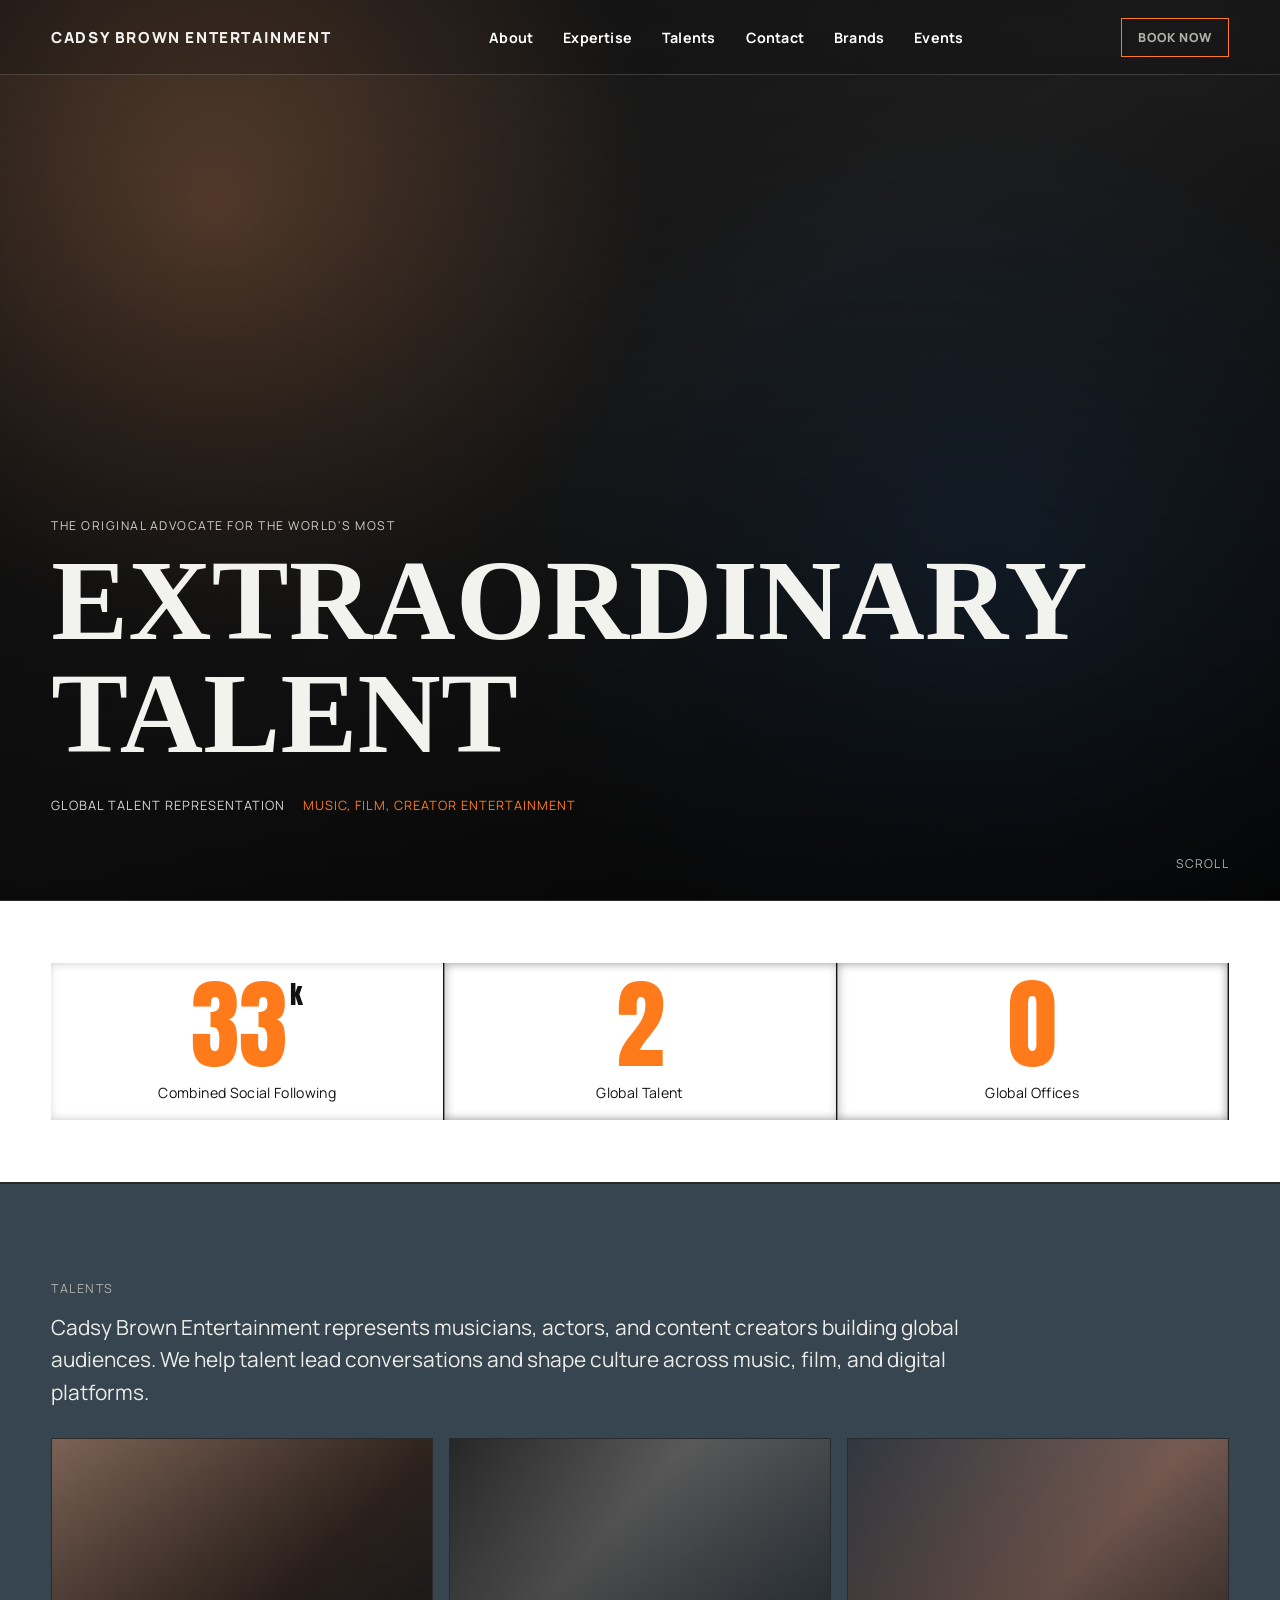
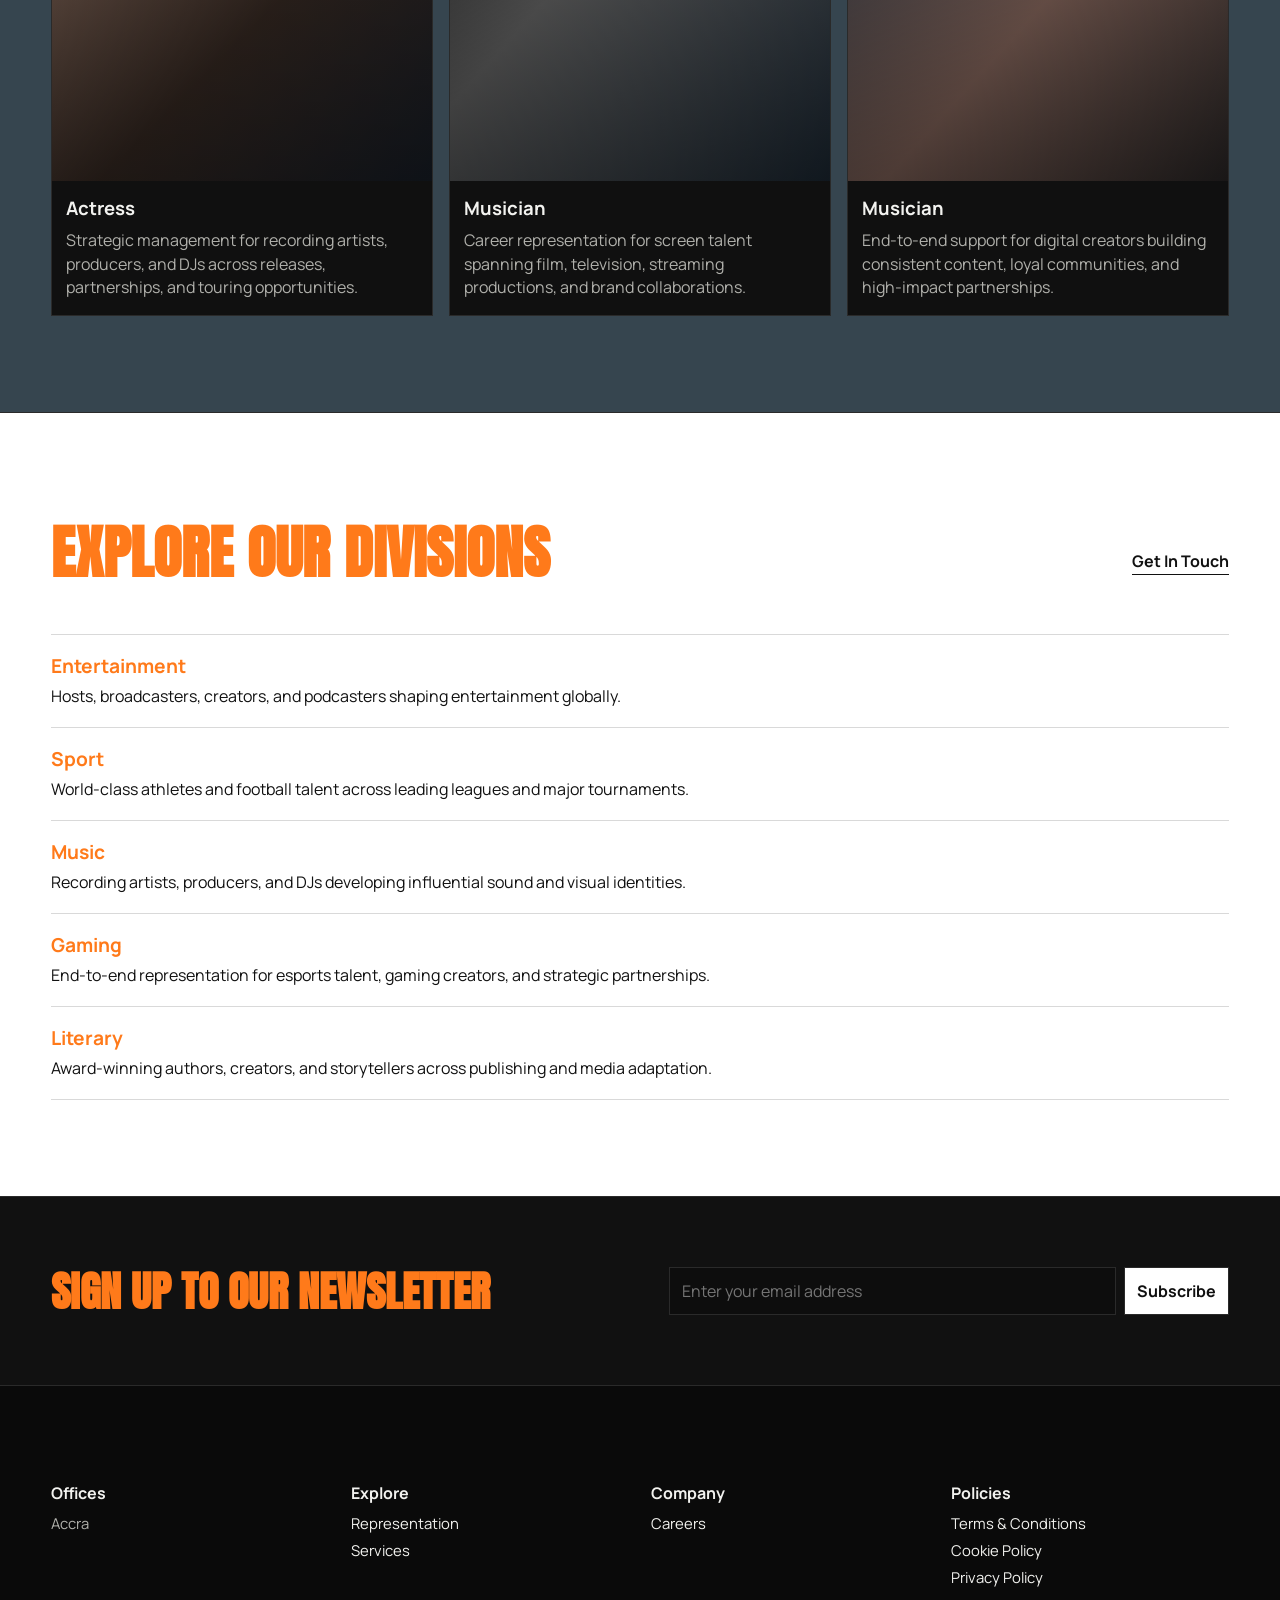
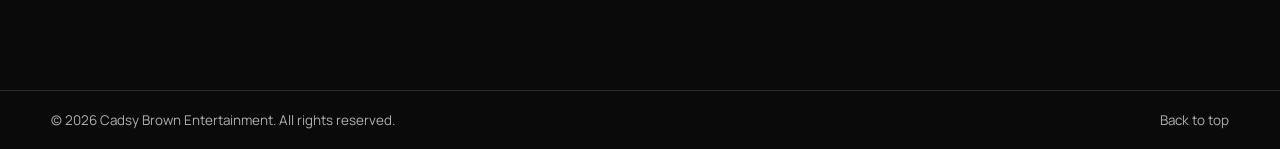
==== commit f6d5dd58: "Update site content and styles" ====
--- a/index.html
+++ b/index.html
@@ -3,7 +3,7 @@
   <head>
     <meta charset="UTF-8" />
     <meta name="viewport" content="width=device-width, initial-scale=1.0" />
-    <title>Cadsyent | Musicians, Actors & Creators</title>
+    <title>Cadsy Brown Entertainment | Musicians, Actors & Creators</title>
     <meta
       name="description"
       content="Global talent management for musicians, actors, and content creators."
@@ -19,7 +19,7 @@
   <body>
     <header class="site-header" id="top">
       <div class="container nav-row">
-        <a href="#top" class="brand" aria-label="Cadsyent home">CADSYENT</a>
+        <a href="#top" class="brand" aria-label="Cadsy Brown Entertainment home">CADSY BROWN ENTERTAINMENT</a>
         <button
           class="menu-toggle"
           aria-expanded="false"
@@ -31,14 +31,121 @@
           <span></span>
         </button>
         <nav class="main-nav" id="mainNav">
-          <a href="#top" class="menu-brand">CADSYBROWNENT</a>
-          <a href="about/">About</a>
-          <a href="expertise/fashion/">Expertise</a>
-          <a href="expertise/fashion/">Talents</a>
-          <a href="contact/">Contact</a>
-          <a href="brands/">Brands</a>
-          <a href="events/">Events</a>
+          <a href="about/" class="desktop-nav-link">About</a>
+          <a href="expertise/fashion/" class="desktop-nav-link">Expertise</a>
+          <a href="expertise/fashion/" class="desktop-nav-link">Talents</a>
+          <a href="contact/" class="desktop-nav-link">Contact</a>
+          <a href="brands/" class="desktop-nav-link">Brands</a>
+          <a href="events/" class="desktop-nav-link">Events</a>
+
+          <div class="mobile-drawer-content">
+            <div class="mobile-drawer-header">
+              <a href="#top" class="menu-brand">CADSY BROWN ENTERTAINMENT</a>
+            </div>
+
+            <div class="mobile-drawer-list">
+              <a href="#top" class="mobile-drawer-link">
+                <span class="mobile-drawer-icon" aria-hidden="true">
+                  <svg viewBox="0 0 24 24" fill="none" stroke="currentColor" stroke-width="1.8" stroke-linecap="round" stroke-linejoin="round">
+                    <path d="M3 10.5 12 3l9 7.5"></path>
+                    <path d="M5.5 9.5V20h13V9.5"></path>
+                  </svg>
+                </span>
+                <span class="mobile-drawer-copy">
+                  <span class="mobile-drawer-title">Home</span>
+                  <span class="mobile-drawer-subtitle">Return to the homepage hero section</span>
+                </span>
+              </a>
+              <a href="about/" class="mobile-drawer-link">
+                <span class="mobile-drawer-icon" aria-hidden="true">
+                  <svg viewBox="0 0 24 24" fill="none" stroke="currentColor" stroke-width="1.8" stroke-linecap="round" stroke-linejoin="round">
+                    <path d="M3 10.5 12 3l9 7.5"></path>
+                    <path d="M5.5 9.5V20h13V9.5"></path>
+                  </svg>
+                </span>
+                <span class="mobile-drawer-copy">
+                  <span class="mobile-drawer-title">About</span>
+                  <span class="mobile-drawer-subtitle">Learn more about Cadsy Brown Entertainment and our story</span>
+                </span>
+              </a>
+              <a href="expertise/fashion/" class="mobile-drawer-link">
+                <span class="mobile-drawer-icon" aria-hidden="true">
+                  <svg viewBox="0 0 24 24" fill="none" stroke="currentColor" stroke-width="1.8" stroke-linecap="round" stroke-linejoin="round">
+                    <path d="M4 6.5h16"></path>
+                    <path d="M4 12h16"></path>
+                    <path d="M4 17.5h10"></path>
+                  </svg>
+                </span>
+                <span class="mobile-drawer-copy">
+                  <span class="mobile-drawer-title">Expertise</span>
+                  <span class="mobile-drawer-subtitle">Explore our core representation services</span>
+                </span>
+              </a>
+              <a href="expertise/fashion/" class="mobile-drawer-link">
+                <span class="mobile-drawer-icon" aria-hidden="true">
+                  <svg viewBox="0 0 24 24" fill="none" stroke="currentColor" stroke-width="1.8" stroke-linecap="round" stroke-linejoin="round">
+                    <path d="M12 3.5 4.5 8v8L12 20.5 19.5 16V8L12 3.5Z"></path>
+                    <path d="M9 12h6"></path>
+                    <path d="M9 15h4"></path>
+                  </svg>
+                </span>
+                <span class="mobile-drawer-copy">
+                  <span class="mobile-drawer-title">Talents</span>
+                  <span class="mobile-drawer-subtitle">Discover musicians, actors, and creators</span>
+                </span>
+              </a>
+              <a href="contact/" class="mobile-drawer-link">
+                <span class="mobile-drawer-icon" aria-hidden="true">
+                  <svg viewBox="0 0 24 24" fill="none" stroke="currentColor" stroke-width="1.8" stroke-linecap="round" stroke-linejoin="round">
+                    <path d="M4 6.5h16v13H4z"></path>
+                    <path d="M7.5 4v5"></path>
+                    <path d="M16.5 4v5"></path>
+                    <path d="M4 10.5h16"></path>
+                  </svg>
+                </span>
+                <span class="mobile-drawer-copy">
+                  <span class="mobile-drawer-title">Contact</span>
+                  <span class="mobile-drawer-subtitle">Reach out for representation and inquiries</span>
+                </span>
+              </a>
+              <a href="brands/" class="mobile-drawer-link">
+                <span class="mobile-drawer-icon" aria-hidden="true">
+                  <svg viewBox="0 0 24 24" fill="none" stroke="currentColor" stroke-width="1.8" stroke-linecap="round" stroke-linejoin="round">
+                    <circle cx="12" cy="8" r="3.2"></circle>
+                    <path d="M5 19.5c1.2-3.3 3.7-5 7-5s5.8 1.7 7 5"></path>
+                  </svg>
+                </span>
+                <span class="mobile-drawer-copy">
+                  <span class="mobile-drawer-title">Brands</span>
+                  <span class="mobile-drawer-subtitle">See our partnerships and collaborations</span>
+                </span>
+              </a>
+              <a href="events/" class="mobile-drawer-link">
+                <span class="mobile-drawer-icon" aria-hidden="true">
+                  <svg viewBox="0 0 24 24" fill="none" stroke="currentColor" stroke-width="1.8" stroke-linecap="round" stroke-linejoin="round">
+                    <path d="M4.5 6.5h15v13h-15z"></path>
+                    <path d="M8 4.5v4"></path>
+                    <path d="M16 4.5v4"></path>
+                    <path d="M4.5 10.5h15"></path>
+                    <path d="M9 14h6"></path>
+                  </svg>
+                </span>
+                <span class="mobile-drawer-copy">
+                  <span class="mobile-drawer-title">Events</span>
+                  <span class="mobile-drawer-subtitle">Browse latest events and agency updates</span>
+                </span>
+              </a>
+            </div>
+
+            <a href="contact/" class="mobile-drawer-cta">Get Started</a>
+
+            <div class="mobile-drawer-footer">
+              <a href="#">Privacy Policy</a>
+              <a href="#">Terms</a>
+            </div>
+          </div>
         </nav>
+        <div class="menu-overlay" aria-hidden="true"></div>
         <div class="social-links">
           <a class="book-now-btn" href="mailto:info@cadsybrownent.com"
             >Book Now</a
@@ -85,15 +192,14 @@
         <div class="container metrics-grid">
           <article class="reveal" data-delay="50">
             <p class="metric-number">
-              <span class="counter" data-target="1">0</span
-              ><span class="metric-inline-sign">B+</span>
+              <span class="counter" data-target="54">0</span
+              ><span class="metric-inline-sign">k</span>
             </p>
             <p class="metric-text">Combined Social Following</p>
           </article>
           <article class="reveal" data-delay="120">
             <p class="metric-number">
-              <span class="counter" data-target="1000">0</span
-              ><span class="metric-inline-sign">+</span>
+              <span class="counter" data-target="4">0</span>
             </p>
             <p class="metric-text">Global Talent</p>
           </article>
@@ -110,47 +216,51 @@
         <div class="container">
           <p class="section-label">Talents</p>
           <p class="lead narrow" id="fashion-lead">
-            Cadsyent represents musicians, actors, and content creators building
+            Cadsy Brown Entertainment represents musicians, actors, and content creators building
             global audiences. We help talent lead conversations and shape
             culture across music, film, and digital platforms.
           </p>
-          <div class="fashion-grid">
-            <article class="feature-card reveal" id="feature-card-1" data-delay="50">
-              <div
-                class="feature-image image-1"
-                aria-hidden="true"
-                id="feature-image-1"
-              ></div>
-              <h3 id="feature-title-1">Musicians</h3>
-              <p id="feature-body-1">
-                Strategic management for recording artists, producers, and DJs
-                across releases, partnerships, and touring opportunities.
-              </p>
-            </article>
-            <article class="feature-card reveal" id="feature-card-2" data-delay="120">
-              <div
-                class="feature-image image-2"
-                aria-hidden="true"
-                id="feature-image-2"
-              ></div>
-              <h3 id="feature-title-2">Actors</h3>
-              <p id="feature-body-2">
-                Career representation for screen talent spanning film,
-                television, streaming productions, and brand collaborations.
-              </p>
-            </article>
-            <article class="feature-card reveal" id="feature-card-3" data-delay="190">
-              <div
-                class="feature-image image-3"
-                aria-hidden="true"
-                id="feature-image-3"
-              ></div>
-              <h3 id="feature-title-3">Content Creators</h3>
-              <p id="feature-body-3">
-                End-to-end support for digital creators building consistent
-                content, loyal communities, and high-impact partnerships.
-              </p>
-            </article>
+          <div class="talent-carousel" id="talent-carousel">
+            <button class="talent-carousel-nav talent-carousel-prev" type="button" data-talent-nav="prev" aria-label="Previous talent cards">�</button>
+            <div class="fashion-grid" data-max-items="3">
+              <article class="feature-card reveal" id="feature-card-1" data-delay="50">
+                <div
+                  class="feature-image image-1"
+                  aria-hidden="true"
+                  id="feature-image-1"
+                ></div>
+                <h3 id="feature-title-1">Actress</h3>
+                <p id="feature-body-1">
+                  Strategic management for recording artists, producers, and DJs
+                  across releases, partnerships, and touring opportunities.
+                </p>
+              </article>
+              <article class="feature-card reveal" id="feature-card-2" data-delay="120">
+                <div
+                  class="feature-image image-2"
+                  aria-hidden="true"
+                  id="feature-image-2"
+                ></div>
+                <h3 id="feature-title-2">Musician</h3>
+                <p id="feature-body-2">
+                  Career representation for screen talent spanning film,
+                  television, streaming productions, and brand collaborations.
+                </p>
+              </article>
+              <article class="feature-card reveal" id="feature-card-3" data-delay="190">
+                <div
+                  class="feature-image image-3"
+                  aria-hidden="true"
+                  id="feature-image-3"
+                ></div>
+                <h3 id="feature-title-3">Musician</h3>
+                <p id="feature-body-3">
+                  End-to-end support for digital creators building consistent
+                  content, loyal communities, and high-impact partnerships.
+                </p>
+              </article>
+            </div>
+            <button class="talent-carousel-nav talent-carousel-next" type="button" data-talent-nav="next" aria-label="Next talent cards">�</button>
           </div>
         </div>
       </section>
@@ -283,13 +393,25 @@
 
     <footer class="site-footer">
       <div class="container footer-row">
-        <p id="footer-copy">© 2026 Cadsyent. All rights reserved.</p>
+        <p id="footer-copy">� 2026 Cadsy Brown Entertainment. All rights reserved.</p>
         <a href="#top">Back to top</a>
       </div>
     </footer>
 
-    <script src="supabase-config.js"></script>
-    <script src="cms.js"></script>
-    <script src="script.js"></script>
+    <script src="supabase-config.js?v=20260408d"></script>
+    <script src="cms.js?v=20260408d"></script>
+    <script src="script.js?v=20260408d"></script>
   </body>
 </html>
+
+
+
+
+
+
+
+
+
+
+
+
--- a/styles.css
+++ b/styles.css
@@ -1,4 +1,4 @@
-﻿:root {
+:root {
   --bg: #0a0a0a;
   --surface: #111111;
   --surface-2: #151515;
@@ -14,15 +14,18 @@
 
 html {
   scroll-behavior: smooth;
+  background-color: var(--bg);
 }
 
 body {
   margin: 0;
   font-family: "Manrope", sans-serif;
   background: var(--bg);
+  background-color: var(--bg);
   color: var(--text);
-}
-
+  min-height: 100vh;
+  overflow-x: hidden;
+}
 
 .container {
   width: min(1220px, 92%);
@@ -45,7 +48,12 @@
   border-bottom: 1px solid rgba(255, 255, 255, 0.16);
   backdrop-filter: blur(10px);
   -webkit-backdrop-filter: blur(10px);
-  transition: border-color 0.24s ease, background-color 0.24s ease, backdrop-filter 0.24s ease;
+  transition:
+    border-color 0.24s ease,
+    background-color 0.24s ease,
+    backdrop-filter 0.24s ease;
+  transform: translateZ(0);
+  will-change: background-color;
 }
 
 .site-header.scrolled {
@@ -102,7 +110,9 @@
   font-weight: 800;
   text-transform: uppercase;
   letter-spacing: 0.8px;
-  transition: background-color 0.2s ease, color 0.2s ease;
+  transition:
+    background-color 0.2s ease,
+    color 0.2s ease;
 }
 
 .book-now-btn:hover,
@@ -115,6 +125,11 @@
   display: flex;
   justify-content: center;
   gap: 30px;
+}
+
+.mobile-drawer-content,
+.menu-overlay {
+  display: none;
 }
 
 .main-nav a,
@@ -169,7 +184,9 @@
   justify-content: center;
   gap: 4px;
   flex-direction: column;
-  transition: border-color 0.2s ease, background-color 0.2s ease;
+  transition:
+    border-color 0.2s ease,
+    background-color 0.2s ease;
 }
 
 .menu-toggle span {
@@ -177,7 +194,9 @@
   width: 18px;
   height: 2px;
   background: #f3f3ef;
-  transition: transform 0.25s ease, opacity 0.2s ease;
+  transition:
+    transform 0.25s ease,
+    opacity 0.2s ease;
 }
 
 .menu-toggle.is-open {
@@ -203,6 +222,7 @@
   display: grid;
   align-items: end;
   overflow: hidden;
+  background: #101010;
 }
 
 .hero-media,
@@ -220,6 +240,8 @@
   filter: saturate(1.1);
   transform: scale(1.03);
   animation: drift 16s ease-in-out infinite alternate;
+  will-change: transform;
+  backface-visibility: hidden;
 }
 
 .hero-media.has-hero-slides {
@@ -250,14 +272,22 @@
 }
 
 .hero-shade {
-  background: linear-gradient(to bottom, rgba(0, 0, 0, 0.26), rgba(0, 0, 0, 0.72));
+  background: linear-gradient(
+    to bottom,
+    rgba(0, 0, 0, 0.26),
+    rgba(0, 0, 0, 0.72)
+  );
 }
 
 .hero-grain {
-  background-image: radial-gradient(rgba(255, 255, 255, 0.08) 0.6px, transparent 0.6px);
+  background-image: radial-gradient(
+    rgba(255, 255, 255, 0.08) 0.6px,
+    transparent 0.6px
+  );
   background-size: 2px 2px;
   opacity: 0.08;
   mix-blend-mode: soft-light;
+  pointer-events: none;
 }
 
 @keyframes drift {
@@ -402,15 +432,21 @@
 @keyframes aboutHeadlineGlowZoom {
   0% {
     transform: scale(1);
-    text-shadow: 0 0 8px rgba(255, 122, 26, 0.45), 0 0 14px rgba(255, 122, 26, 0.28);
+    text-shadow:
+      0 0 8px rgba(255, 122, 26, 0.45),
+      0 0 14px rgba(255, 122, 26, 0.28);
   }
   50% {
     transform: scale(1.06);
-    text-shadow: 0 0 16px rgba(255, 122, 26, 0.8), 0 0 28px rgba(255, 122, 26, 0.55);
+    text-shadow:
+      0 0 16px rgba(255, 122, 26, 0.8),
+      0 0 28px rgba(255, 122, 26, 0.55);
   }
   100% {
     transform: scale(1);
-    text-shadow: 0 0 8px rgba(255, 122, 26, 0.45), 0 0 14px rgba(255, 122, 26, 0.28);
+    text-shadow:
+      0 0 8px rgba(255, 122, 26, 0.45),
+      0 0 14px rgba(255, 122, 26, 0.28);
   }
 }
 
@@ -502,7 +538,9 @@
 
 .metrics article + article {
   border-left: 1px solid #111111;
-  box-shadow: inset 1px 0 0 rgba(17, 17, 17, 0.35), inset 2px 0 10px rgba(0, 0, 0, 0.25);
+  box-shadow:
+    inset 1px 0 0 rgba(17, 17, 17, 0.35),
+    inset 2px 0 10px rgba(0, 0, 0, 0.25);
   padding-left: 24px;
 }
 
@@ -558,7 +596,10 @@
   padding: 10px 12px;
   color: #e5e5e2;
   white-space: nowrap;
-  transition: border-color 0.2s ease, color 0.2s ease, transform 0.2s ease;
+  transition:
+    border-color 0.2s ease,
+    color 0.2s ease,
+    transform 0.2s ease;
 }
 
 .taxonomy a:hover {
@@ -583,10 +624,20 @@
   gap: 16px;
 }
 
+.talent-carousel {
+  position: relative;
+}
+
+.talent-carousel-nav {
+  display: none;
+}
+
 .feature-card {
   border: 1px solid var(--line);
   background: #101010;
-  transition: transform 0.25s ease, border-color 0.25s ease;
+  transition:
+    transform 0.25s ease,
+    border-color 0.25s ease;
 }
 
 .feature-card.is-linked {
@@ -604,6 +655,12 @@
   background-position: center;
 }
 
+#feature-image-1,
+#feature-image-2,
+#feature-image-3 {
+  background-position: center 18%;
+}
+
 .image-1 {
   background-image:
     linear-gradient(rgba(0, 0, 0, 0.22), rgba(0, 0, 0, 0.45)),
@@ -631,6 +688,64 @@
   margin: 0 14px 16px;
   color: var(--muted);
   line-height: 1.46;
+}
+
+@media (min-width: 981px) {
+  .talent-carousel.is-slider-active .fashion-grid {
+    display: flex;
+    gap: 16px;
+    overflow-x: auto;
+    scroll-behavior: smooth;
+    scroll-snap-type: x mandatory;
+    scrollbar-width: thin;
+    scrollbar-color: rgba(255, 122, 26, 0.45) transparent;
+    padding-bottom: 8px;
+  }
+
+  .talent-carousel.is-slider-active .fashion-grid .feature-card {
+    flex: 0 0 calc((100% - 32px) / 3);
+    scroll-snap-align: start;
+  }
+
+  .talent-carousel.is-slider-active .fashion-grid::-webkit-scrollbar {
+    height: 7px;
+  }
+
+  .talent-carousel.is-slider-active .fashion-grid::-webkit-scrollbar-track {
+    background: transparent;
+  }
+
+  .talent-carousel.is-slider-active .fashion-grid::-webkit-scrollbar-thumb {
+    background: rgba(255, 122, 26, 0.5);
+    border-radius: 999px;
+  }
+
+  .talent-carousel.is-slider-active .talent-carousel-nav {
+    display: inline-flex;
+    position: absolute;
+    top: 42%;
+    transform: translateY(-50%);
+    width: 40px;
+    height: 40px;
+    border-radius: 999px;
+    border: 1px solid rgba(255, 122, 26, 0.55);
+    background: rgba(0, 0, 0, 0.58);
+    color: #ff7a1a;
+    align-items: center;
+    justify-content: center;
+    font-size: 1.5rem;
+    line-height: 1;
+    cursor: pointer;
+    z-index: 2;
+  }
+
+  .talent-carousel.is-slider-active .talent-carousel-prev {
+    left: -16px;
+  }
+
+  .talent-carousel.is-slider-active .talent-carousel-next {
+    right: -16px;
+  }
 }
 
 .row-head {
@@ -706,9 +821,15 @@
   top: -1px;
   bottom: -1px;
   width: var(--division-media-width);
-  background: linear-gradient(90deg, rgba(255, 122, 26, 0.14), rgba(255, 122, 26, 0));
+  background: linear-gradient(
+    90deg,
+    rgba(255, 122, 26, 0.14),
+    rgba(255, 122, 26, 0)
+  );
   pointer-events: none;
-  transition: width 0.45s ease, opacity 0.35s ease;
+  transition:
+    width 0.45s ease,
+    opacity 0.35s ease;
   opacity: 0;
 }
 
@@ -906,6 +1027,365 @@
   background: #0a0a0a;
 }
 
+.contact-page {
+  background:
+    radial-gradient(
+      circle at top left,
+      rgba(255, 122, 26, 0.12),
+      transparent 30%
+    ),
+    radial-gradient(
+      circle at 85% 15%,
+      rgba(196, 160, 101, 0.14),
+      transparent 28%
+    ),
+    linear-gradient(180deg, #090909 0%, #0e0e0f 42%, #111214 100%);
+}
+
+.contact-hero {
+  position: relative;
+  overflow: hidden;
+  padding: 150px 0 76px;
+}
+
+.contact-hero-backdrop,
+.contact-hero-grid-lines {
+  position: absolute;
+  inset: 0;
+}
+
+.contact-hero-backdrop {
+  background:
+    radial-gradient(
+      circle at 18% 22%,
+      rgba(255, 122, 26, 0.18),
+      transparent 24%
+    ),
+    radial-gradient(
+      circle at 82% 26%,
+      rgba(255, 255, 255, 0.08),
+      transparent 18%
+    ),
+    linear-gradient(
+      125deg,
+      rgba(255, 255, 255, 0.03),
+      rgba(255, 255, 255, 0) 38%
+    ),
+    linear-gradient(180deg, rgba(7, 7, 8, 0.9), rgba(7, 7, 8, 0.48));
+}
+
+.contact-hero-grid-lines {
+  background-image:
+    linear-gradient(rgba(255, 255, 255, 0.045) 1px, transparent 1px),
+    linear-gradient(90deg, rgba(255, 255, 255, 0.045) 1px, transparent 1px);
+  background-size: 72px 72px;
+  mask-image: linear-gradient(180deg, rgba(0, 0, 0, 0.9), transparent 92%);
+  opacity: 0.34;
+}
+
+.contact-hero-layout,
+.contact-showcase-grid,
+.contact-assurance-grid {
+  position: relative;
+  z-index: 1;
+}
+
+.contact-hero-layout {
+  display: grid;
+  grid-template-columns: minmax(0, 1.35fr) minmax(320px, 0.85fr);
+  gap: 36px;
+  align-items: end;
+}
+
+.contact-eyebrow,
+.contact-panel-label {
+  margin: 0 0 16px;
+  color: #ff9c52;
+  text-transform: uppercase;
+  letter-spacing: 2px;
+  font-size: 0.76rem;
+  font-weight: 800;
+}
+
+.contact-hero-title {
+  margin: 0;
+  max-width: 11ch;
+  font-family: "Times New Roman", Times, serif;
+  font-size: clamp(3rem, 7vw, 6.3rem);
+  line-height: 0.95;
+  letter-spacing: -0.03em;
+  color: #f7f4ef;
+}
+
+.contact-hero-lead {
+  margin: 26px 0 0;
+  max-width: 700px;
+  font-size: clamp(1.05rem, 1.85vw, 1.34rem);
+  line-height: 1.75;
+  color: rgba(242, 242, 239, 0.76);
+}
+
+.contact-hero-meta {
+  margin-top: 28px;
+  display: flex;
+  flex-wrap: wrap;
+  gap: 12px;
+}
+
+.contact-hero-meta span {
+  display: inline-flex;
+  align-items: center;
+  min-height: 40px;
+  padding: 0 16px;
+  border: 1px solid rgba(255, 255, 255, 0.14);
+  border-radius: 999px;
+  background: rgba(255, 255, 255, 0.04);
+  color: #ece7df;
+  font-size: 0.82rem;
+  letter-spacing: 0.35px;
+}
+
+.contact-hero-panel {
+  padding: 30px;
+  border: 1px solid rgba(255, 255, 255, 0.12);
+  background: linear-gradient(
+    180deg,
+    rgba(255, 255, 255, 0.08),
+    rgba(255, 255, 255, 0.03)
+  );
+  box-shadow: 0 30px 80px rgba(0, 0, 0, 0.28);
+  backdrop-filter: blur(16px);
+  -webkit-backdrop-filter: blur(16px);
+}
+
+.contact-hero-panel h2,
+.contact-inquiry-head h2,
+.contact-story-title {
+  margin: 0;
+  font-family: "Anton", sans-serif;
+  font-size: clamp(2rem, 4vw, 3.4rem);
+  line-height: 0.96;
+  text-transform: uppercase;
+  letter-spacing: 0.02em;
+}
+
+.contact-hero-panel p,
+.contact-inquiry-head p,
+.contact-story-copy,
+.contact-assurance-card p {
+  color: rgba(242, 242, 239, 0.72);
+  line-height: 1.75;
+}
+
+.contact-panel-stats {
+  margin-top: 26px;
+  display: grid;
+  grid-template-columns: repeat(2, minmax(0, 1fr));
+  gap: 12px;
+}
+
+.contact-panel-stats div {
+  padding-top: 16px;
+  border-top: 1px solid rgba(255, 255, 255, 0.12);
+}
+
+.contact-panel-stats strong,
+.contact-assurance-card span {
+  display: block;
+  color: #fff5eb;
+  font-size: 1.45rem;
+  font-weight: 800;
+}
+
+.contact-panel-stats span {
+  color: rgba(242, 242, 239, 0.62);
+  font-size: 0.88rem;
+}
+
+.contact-showcase {
+  padding-top: 24px;
+}
+
+.contact-showcase-grid {
+  display: grid;
+  grid-template-columns: minmax(0, 1fr) minmax(360px, 0.95fr);
+  gap: 36px;
+  align-items: start;
+}
+
+.contact-story,
+.contact-inquiry-shell,
+.contact-assurance-card {
+  border: 1px solid rgba(255, 255, 255, 0.08);
+  background: linear-gradient(
+    180deg,
+    rgba(17, 17, 18, 0.96),
+    rgba(12, 12, 13, 0.96)
+  );
+  box-shadow: 0 24px 70px rgba(0, 0, 0, 0.24);
+}
+
+.contact-story {
+  padding: 36px;
+}
+
+.contact-accent-label {
+  color: #ff9c52;
+}
+
+.contact-story-copy {
+  margin: 22px 0 0;
+  max-width: 62ch;
+}
+
+.contact-signals {
+  margin-top: 28px;
+  display: grid;
+  gap: 14px;
+}
+
+.contact-signal-card {
+  padding: 18px 20px;
+  border: 1px solid rgba(255, 255, 255, 0.08);
+  background: rgba(255, 255, 255, 0.02);
+}
+
+.contact-signal-kicker,
+.contact-lux-form label span {
+  display: block;
+  margin-bottom: 8px;
+  color: rgba(242, 242, 239, 0.54);
+  font-size: 0.74rem;
+  text-transform: uppercase;
+  letter-spacing: 1.6px;
+  font-weight: 700;
+}
+
+.contact-signal-card a,
+.contact-signal-card p {
+  margin: 0;
+  color: #faf7f2;
+  font-size: 1.02rem;
+  text-decoration: none;
+}
+
+.contact-inquiry-shell {
+  padding: 34px;
+}
+
+.contact-inquiry-head p {
+  margin: 14px 0 0;
+}
+
+.contact-lux-form {
+  margin-top: 28px;
+  display: grid;
+  gap: 18px;
+}
+
+.contact-form-row {
+  display: grid;
+  grid-template-columns: repeat(2, minmax(0, 1fr));
+  gap: 16px;
+}
+
+.contact-lux-form label {
+  display: block;
+}
+
+.contact-lux-form input,
+.contact-lux-form select,
+.contact-lux-form textarea {
+  width: 100%;
+  border: 1px solid rgba(255, 255, 255, 0.1);
+  background: rgba(255, 255, 255, 0.03);
+  color: #f5f2ec;
+  font: inherit;
+  padding: 14px 15px;
+  outline: none;
+  transition:
+    border-color 0.2s ease,
+    background-color 0.2s ease,
+    box-shadow 0.2s ease;
+}
+
+.contact-lux-form select {
+  appearance: none;
+}
+
+.contact-lux-form input::placeholder,
+.contact-lux-form textarea::placeholder {
+  color: rgba(242, 242, 239, 0.38);
+}
+
+.contact-lux-form input:focus,
+.contact-lux-form select:focus,
+.contact-lux-form textarea:focus {
+  border-color: rgba(255, 156, 82, 0.8);
+  background: rgba(255, 255, 255, 0.05);
+  box-shadow: 0 0 0 4px rgba(255, 122, 26, 0.08);
+}
+
+.contact-form-actions {
+  display: flex;
+  align-items: center;
+  justify-content: space-between;
+  gap: 16px;
+  margin-top: 6px;
+}
+
+.contact-form-actions button {
+  min-width: 210px;
+  min-height: 52px;
+  border: 0;
+  background: linear-gradient(135deg, #ff7a1a, #ffab68);
+  color: #140f0b;
+  font: inherit;
+  font-weight: 800;
+  letter-spacing: 0.6px;
+  cursor: pointer;
+  box-shadow: 0 16px 36px rgba(255, 122, 26, 0.22);
+  transition:
+    transform 0.2s ease,
+    box-shadow 0.2s ease,
+    filter 0.2s ease;
+}
+
+.contact-form-actions button:hover,
+.contact-form-actions button:focus-visible {
+  transform: translateY(-1px);
+  filter: brightness(1.02);
+  box-shadow: 0 20px 42px rgba(255, 122, 26, 0.28);
+}
+
+.contact-form-actions p {
+  margin: 0;
+  max-width: 32ch;
+  color: rgba(242, 242, 239, 0.52);
+  font-size: 0.88rem;
+  line-height: 1.6;
+}
+
+.contact-assurance {
+  padding: 0 0 88px;
+}
+
+.contact-assurance-grid {
+  display: grid;
+  grid-template-columns: repeat(3, minmax(0, 1fr));
+  gap: 18px;
+}
+
+.contact-assurance-card {
+  padding: 28px 24px;
+}
+
+.contact-assurance-card h3 {
+  margin: 14px 0 10px;
+  font-size: 1.16rem;
+  color: #f8f3ec;
+}
+
 .footer-grid {
   display: grid;
   grid-template-columns: repeat(4, minmax(0, 1fr));
@@ -944,25 +1424,72 @@
 .reveal {
   opacity: 0;
   transform: translateY(10px);
-  transition: transform 0.56s cubic-bezier(.2,.64,.24,1), opacity 0.56s ease;
+  transition:
+    transform 0.56s cubic-bezier(0.2, 0.64, 0.24, 1),
+    opacity 0.56s ease;
+  will-change: transform, opacity;
 }
 
 .reveal.visible {
   opacity: 1;
   transform: none;
+  will-change: auto;
 }
 
 @media (max-width: 980px) {
+  .contact-hero {
+    padding: 124px 0 54px;
+  }
+
+  .contact-hero-layout,
+  .contact-showcase-grid,
+  .contact-assurance-grid,
+  .contact-form-row {
+    grid-template-columns: 1fr;
+  }
+
+  .contact-hero-title {
+    max-width: none;
+    font-size: clamp(2.6rem, 13vw, 4.6rem);
+  }
+
+  .contact-hero-panel,
+  .contact-story,
+  .contact-inquiry-shell {
+    padding: 24px;
+  }
+
+  .contact-form-actions {
+    flex-direction: column;
+    align-items: stretch;
+  }
+
+  .contact-form-actions button {
+    width: 100%;
+  }
+
+  .contact-form-actions p {
+    max-width: none;
+  }
+
   .site-header,
   .site-header.scrolled {
-    background: rgba(10, 10, 10, 0.18);
+    background: rgba(10, 10, 10, 0.92);
     border-color: rgba(255, 255, 255, 0.16);
-    backdrop-filter: blur(10px);
-    -webkit-backdrop-filter: blur(10px);
+    backdrop-filter: none;
+    -webkit-backdrop-filter: none;
+  }
+
+  body.menu-open .site-header {
+    backdrop-filter: blur(18px);
+    -webkit-backdrop-filter: blur(18px);
+    background: rgba(10, 10, 10, 0.72);
   }
 
   .nav-row {
-    grid-template-columns: auto 1fr auto;
+    display: flex;
+    justify-content: space-between;
+    align-items: center;
     gap: 10px;
     min-height: 66px;
     position: relative;
@@ -970,17 +1497,16 @@
 
   .menu-toggle {
     display: inline-flex;
-    grid-column: 3;
-    justify-self: end;
-    position: fixed;
-    top: 14px;
-    right: 4%;
+    flex-shrink: 0;
+    position: static;
+    top: auto;
+    right: auto;
     z-index: 140;
+    align-self: center;
   }
 
   .brand {
-    grid-column: 1;
-    justify-self: start;
+    flex: 1;
     position: static;
     transform: none;
     white-space: nowrap;
@@ -994,108 +1520,189 @@
 
   .main-nav {
     position: fixed;
-    top: 0;
-    right: 0;
-    bottom: 0;
-    left: auto;
-    width: min(420px, 82vw);
-    min-height: 100vh;
-    background: rgba(0, 0, 0, 0.78);
-    border: 0;
-    backdrop-filter: blur(14px);
-    -webkit-backdrop-filter: blur(14px);
-    padding: 110px 24px 56px;
+    inset: 0;
+    width: 100%;
+    height: 100vh;
+    min-height: 100dvh;
+    max-height: none;
+    background: rgba(8, 8, 8, 0.97);
+    border: none;
+    border-radius: 0;
+    box-shadow: none;
+    padding: 0;
     display: flex;
     flex-direction: column;
+    opacity: 0;
+    pointer-events: none;
+    transform: scale(0.97);
+    transition:
+      opacity 0.3s ease,
+      transform 0.3s ease;
+    overflow-y: auto;
+    z-index: 120;
+  }
+
+  .main-nav.open {
+    opacity: 1;
+    transform: scale(1);
+    pointer-events: auto;
+  }
+
+  .desktop-nav-link {
+    display: none;
+  }
+
+  .mobile-drawer-content {
+    flex: 1;
+    display: flex;
+    flex-direction: column;
+    min-height: 100vh;
+    min-height: 100dvh;
+    padding: 0 6%;
+  }
+
+  .mobile-drawer-header {
+    display: flex;
+    align-items: center;
+    min-height: 66px;
+    border-bottom: 1px solid rgba(255, 255, 255, 0.08);
+    margin-bottom: 8px;
+  }
+
+  .menu-brand {
+    display: inline-flex;
+    font-size: 0.88rem;
+    font-weight: 800;
+    letter-spacing: 1.4px;
+    color: #f2f2ef;
+    text-decoration: none;
+  }
+
+  .mobile-drawer-list {
+    padding: 24px 0 16px;
+    display: flex;
+    flex-direction: column;
+    gap: 4px;
+    flex: 1;
+  }
+
+  .mobile-drawer-link {
+    display: flex;
+    align-items: center;
+    gap: 16px;
+    width: 100%;
+    padding: 14px 0;
+    border-radius: 0;
+    color: #f2f2ef;
+    background: transparent;
+    border: none;
+    border-bottom: 1px solid rgba(255, 255, 255, 0.06);
+    box-shadow: none;
+    transition: color 0.2s ease;
+    font-size: 1rem;
+    font-weight: 500;
+    text-decoration: none;
+  }
+
+  .mobile-drawer-icon {
+    display: inline-flex;
+    flex-shrink: 0;
+    width: 38px;
+    height: 38px;
+    border-radius: 10px;
+    background: rgba(255, 255, 255, 0.06);
     align-items: center;
     justify-content: center;
-    gap: 18px;
-    opacity: 0;
-    transform: translateX(100%);
-    pointer-events: none;
-    transition: opacity 0.24s ease, transform 0.24s ease;
-    overflow-y: auto;
-    z-index: 120;
-  }
-
-  .main-nav.open {
-    opacity: 1;
-    transform: translateX(0);
-    pointer-events: auto;
-  }
-
-  .menu-brand {
-    display: inline-flex;
-    align-items: center;
-    justify-content: flex-start;
-    font-family: "Manrope", sans-serif;
-    font-size: 1rem;
-    font-weight: 800;
-    letter-spacing: 1.6px;
-    text-transform: uppercase;
+    color: #ff7a1a;
+  }
+
+  .mobile-drawer-icon svg {
+    display: block;
+    width: 18px;
+    height: 18px;
+  }
+
+  .mobile-drawer-copy {
+    display: flex;
+    flex-direction: column;
+    gap: 3px;
+  }
+
+  .mobile-drawer-title {
+    font-size: 1.05rem;
+    font-weight: 700;
     color: #f2f2ef;
-    position: absolute;
-    top: 18px;
-    left: 4%;
-    margin: 0;
-    padding: 0;
-    border-bottom: 0;
-    width: auto;
-    text-align: left;
-  }
-
-  .menu-brand .brand-logo-image {
-    height: 68px;
-    margin-inline: auto;
-  }
-
-  .main-nav a {
-    font-family: "Times New Roman", Times, serif;
-    font-size: clamp(1.1rem, 5vw, 1.35rem);
-    font-weight: 600;
-    letter-spacing: 0.01em;
-    line-height: 1.2;
-    text-transform: none;
-    width: min(360px, 100%);
-    text-align: center;
-    padding: 18px 20px;
-    border: 1px solid rgba(255, 255, 255, 0.14);
-    border-radius: 0;
-    color: #ffffff;
-    background: rgba(255, 255, 255, 0.04);
-    box-shadow: inset 0 0 0 1px rgba(255, 255, 255, 0.02);
-    opacity: 1;
-    transform: none;
-    transition:
-      color 0.2s ease,
-      background-color 0.2s ease,
-      border-color 0.2s ease,
-      transform 0.2s ease;
-  }
-
-  .main-nav .menu-brand {
-    width: auto;
-    padding: 0;
-    background: transparent;
-    border: 0;
-    box-shadow: none;
-  }
-
-  .main-nav a:hover,
-  .main-nav a:focus-visible {
+    line-height: 1;
+  }
+
+  .mobile-drawer-subtitle {
+    display: block;
+    font-size: 0.78rem;
+    color: rgba(242, 242, 239, 0.45);
+    line-height: 1.3;
+  }
+
+  .mobile-drawer-link:hover,
+  .mobile-drawer-link:focus-visible {
     color: #ff7a1a;
     text-decoration: none;
     outline: none;
-    background: rgba(255, 122, 26, 0.08);
-    border-color: rgba(255, 122, 26, 0.5);
-    transform: translateX(4px);
-  }
-
-  .main-nav .menu-brand:hover,
-  .main-nav .menu-brand:focus-visible {
     background: transparent;
-    border: 0;
+    border-color: rgba(255, 122, 26, 0.2);
+    box-shadow: none;
     transform: none;
+  }
+
+  .mobile-drawer-link:hover .mobile-drawer-icon,
+  .mobile-drawer-link:focus-visible .mobile-drawer-icon {
+    background: rgba(255, 122, 26, 0.14);
+  }
+
+  .mobile-drawer-cta {
+    margin: 24px 0 0;
+    display: flex;
+    justify-content: center;
+    align-items: center;
+    min-height: 52px;
+    border-radius: 0;
+    background: #ff7a1a;
+    color: #ffffff;
+    font-weight: 700;
+    font-size: 1rem;
+    letter-spacing: 0.4px;
+    box-shadow: 0 10px 28px rgba(255, 122, 26, 0.28);
+    transition:
+      filter 0.2s ease,
+      transform 0.2s ease;
+  }
+
+  .mobile-drawer-cta:hover,
+  .mobile-drawer-cta:focus-visible {
+    color: #ffffff;
+    filter: brightness(1.05);
+    transform: translateY(-1px);
+  }
+
+  .mobile-drawer-footer {
+    margin-top: 0;
+    padding: 18px 0 28px;
+    display: flex;
+    gap: 16px;
+    flex-wrap: wrap;
+  }
+
+  .mobile-drawer-footer a {
+    font-size: 0.72rem;
+    color: #b0b5bd;
+  }
+
+  .menu-overlay {
+    display: none !important;
+  }
+
+  body.menu-open .menu-overlay {
+    opacity: 1;
+    pointer-events: auto;
   }
 
   .social-links {
@@ -1109,6 +1716,16 @@
 
   .hero {
     min-height: 88vh;
+  }
+
+  .hero-media {
+    filter: none;
+    animation: none;
+    transform: scale(1.01);
+  }
+
+  .hero-grain {
+    display: none;
   }
 
   .hero-content {
@@ -1150,7 +1767,9 @@
   .metrics article + article {
     border-left: 0;
     border-top: 1px solid #ff7a1a;
-    box-shadow: inset 0 1px 0 rgba(255, 122, 26, 0.35), inset 0 2px 10px rgba(255, 122, 26, 0.25);
+    box-shadow:
+      inset 0 1px 0 rgba(255, 122, 26, 0.35),
+      inset 0 2px 10px rgba(255, 122, 26, 0.25);
     padding-left: 24px;
     margin-top: 16px;
     padding-top: 16px;
@@ -1158,6 +1777,12 @@
 
   .feature-image {
     height: 280px;
+  }
+
+  #feature-image-1,
+  #feature-image-2,
+  #feature-image-3 {
+    background-position: center 14%;
   }
 
   .newsletter-form {
@@ -1174,7 +1799,9 @@
     bottom: auto;
     width: 100%;
     height: var(--division-media-width);
-    transition: height 0.45s ease, opacity 0.35s ease;
+    transition:
+      height 0.45s ease,
+      opacity 0.35s ease;
   }
 
   .division-item.has-hover-media.is-scroll-active {
@@ -1206,6 +1833,20 @@
 }
 
 @media (prefers-reduced-motion: reduce) {
+  html {
+    scroll-behavior: auto;
+  }
+
+  .contact-hero-backdrop,
+  .contact-hero-grid-lines {
+    animation: none;
+  }
+
+  .hero-media {
+    animation: none;
+    transform: none;
+  }
+
   .testimonials-track {
     animation: none;
   }
@@ -1214,8 +1855,16 @@
 .admin-body {
   min-height: 100vh;
   background:
-    radial-gradient(circle at 10% 8%, rgba(255, 128, 46, 0.18), transparent 35%),
-    radial-gradient(circle at 88% 86%, rgba(65, 140, 230, 0.16), transparent 34%),
+    radial-gradient(
+      circle at 10% 8%,
+      rgba(255, 128, 46, 0.18),
+      transparent 35%
+    ),
+    radial-gradient(
+      circle at 88% 86%,
+      rgba(65, 140, 230, 0.16),
+      transparent 34%
+    ),
     #0b0b0b;
 }
 
@@ -1556,8 +2205,6 @@
   }
 }
 
-
-
 .talent-grid {
   display: grid;
   grid-template-columns: repeat(3, minmax(0, 1fr));
@@ -1568,7 +2215,9 @@
   border: 1px solid var(--line);
   background: var(--surface);
   overflow: hidden;
-  transition: transform 0.25s ease, border-color 0.25s ease;
+  transition:
+    transform 0.25s ease,
+    border-color 0.25s ease;
 }
 
 .talent-card:hover {
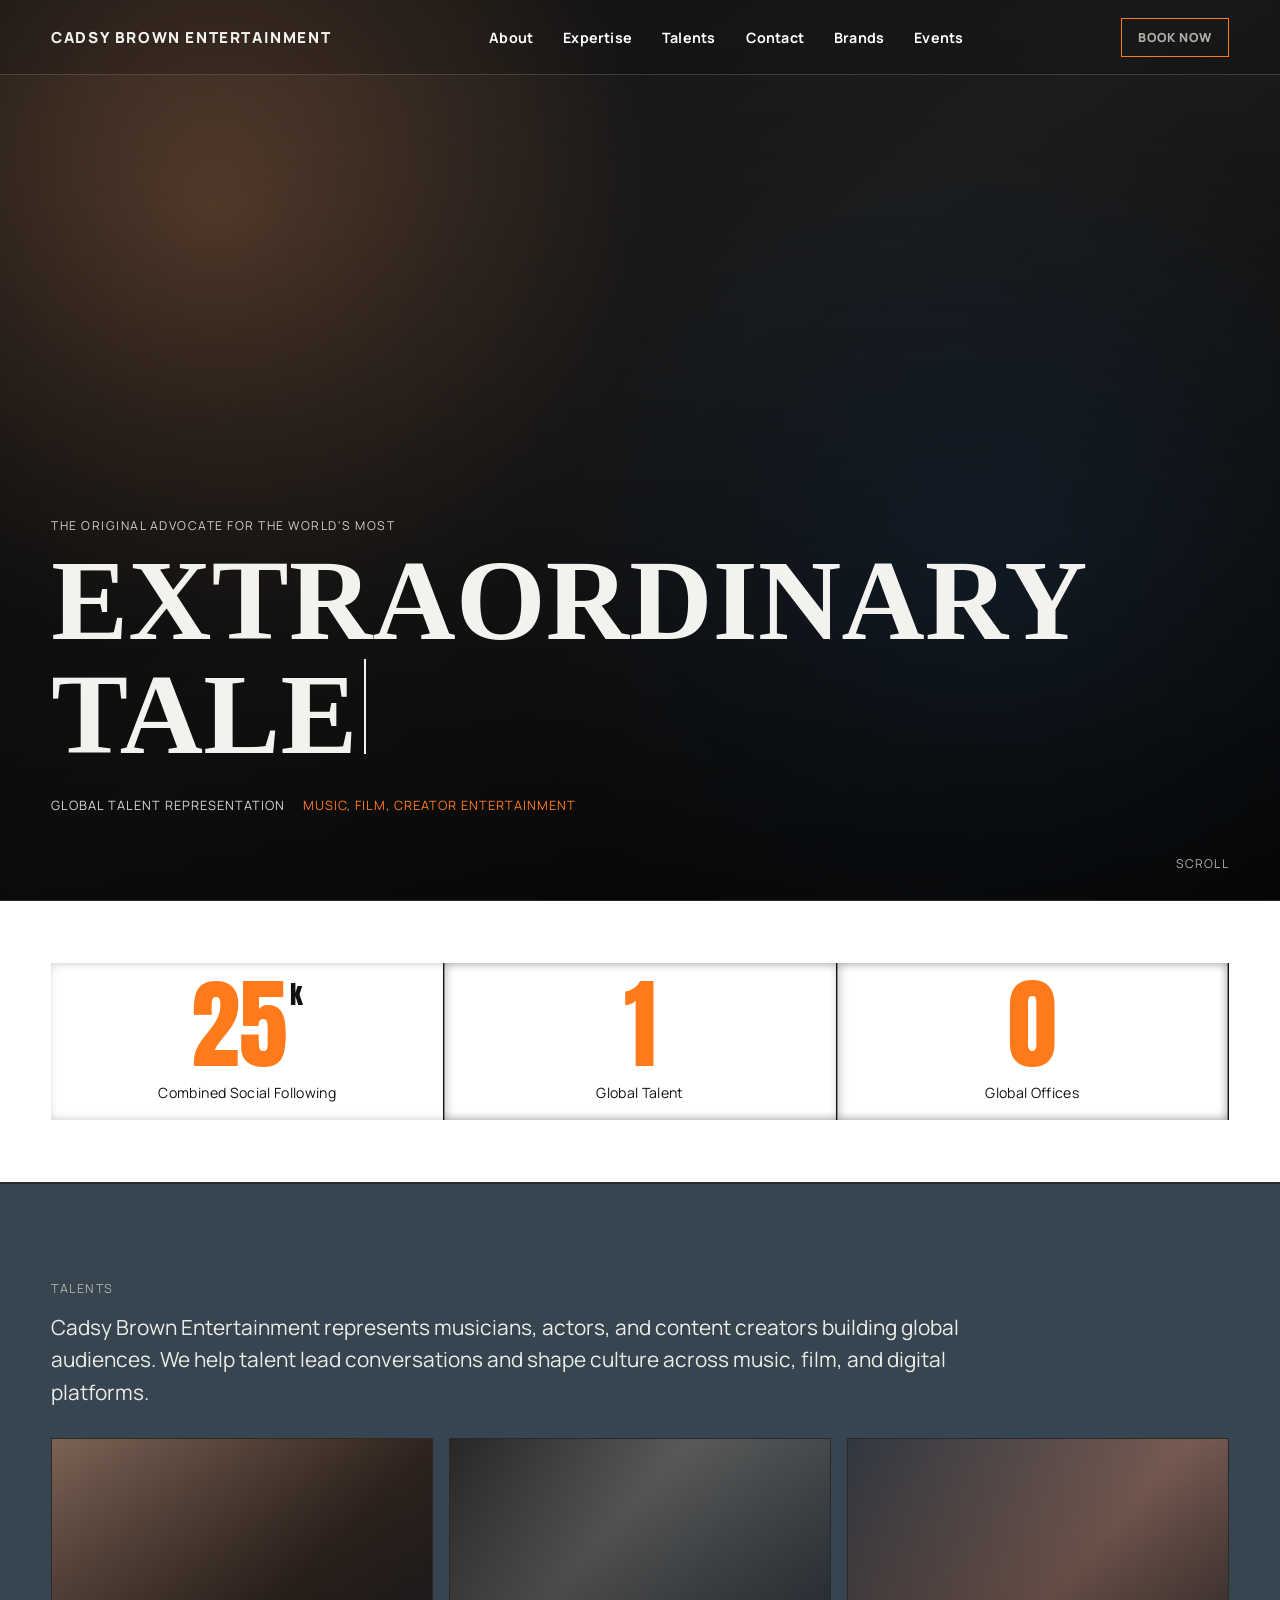
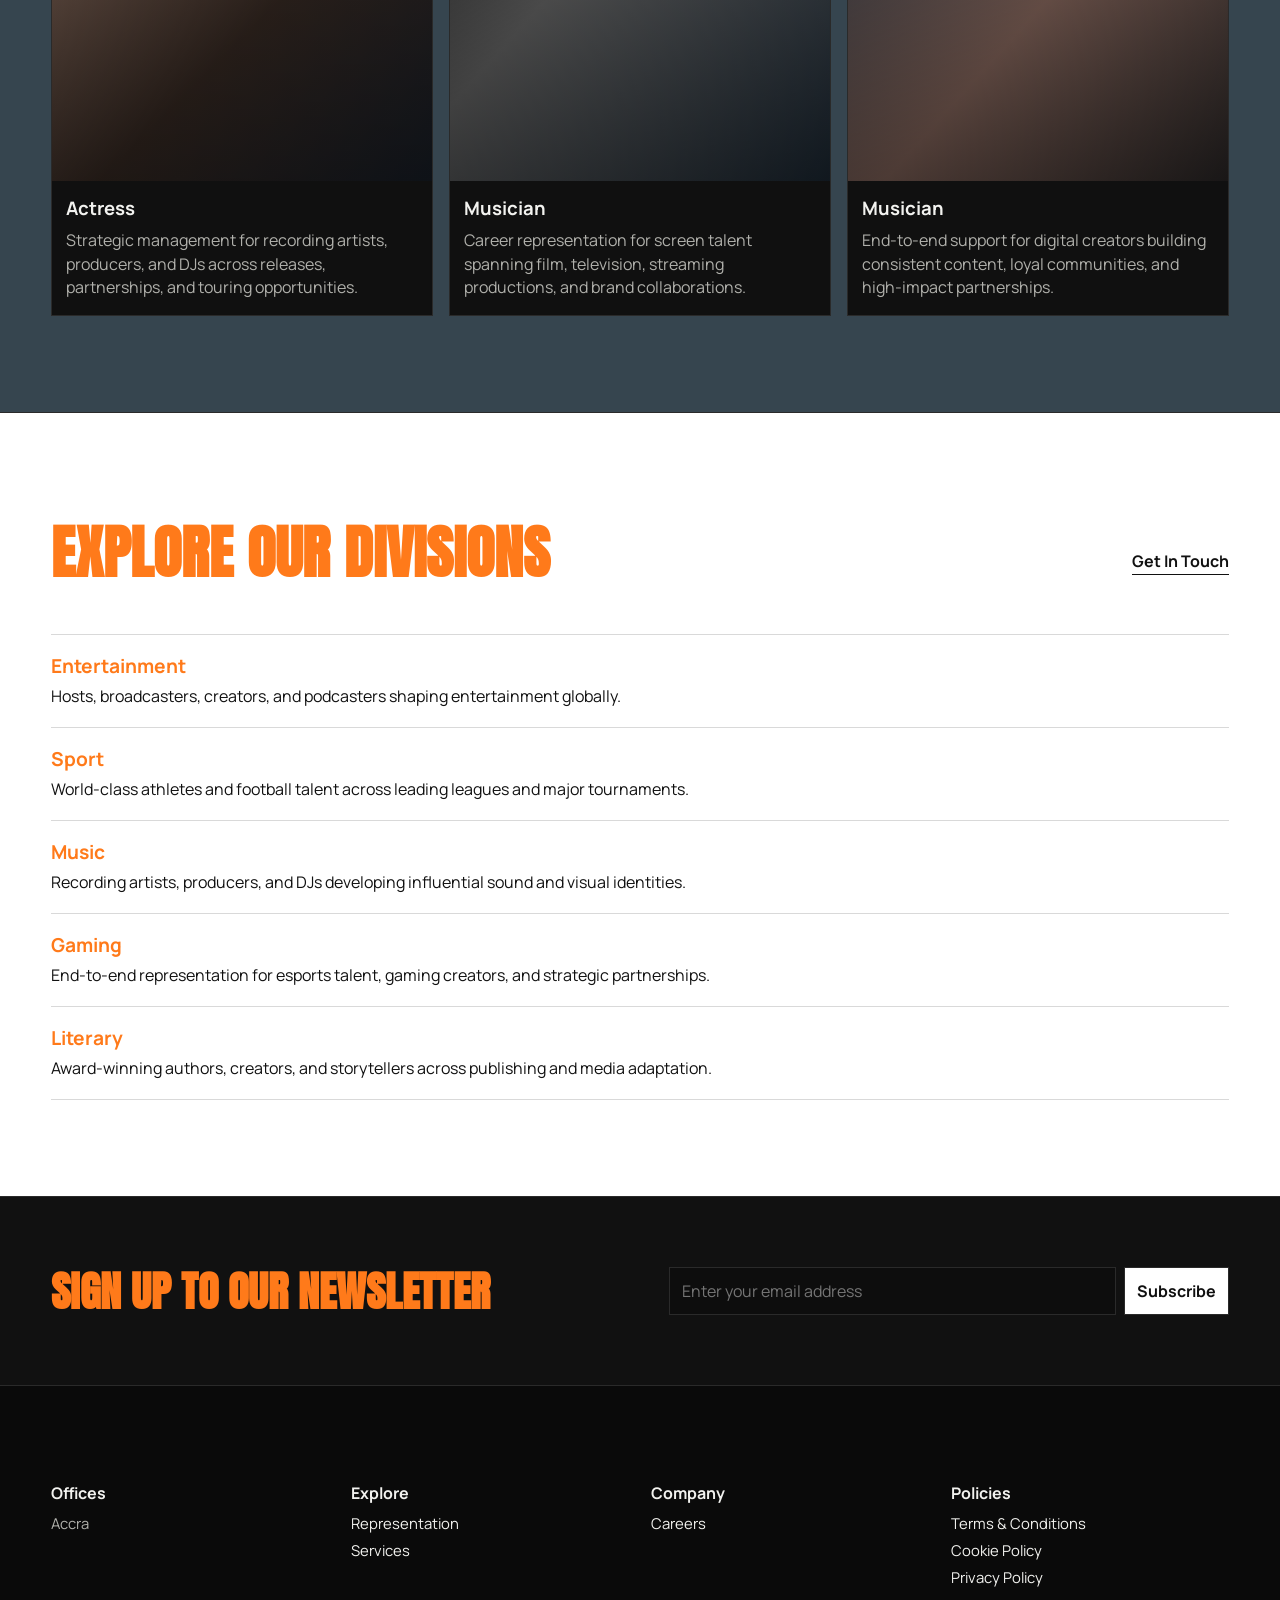
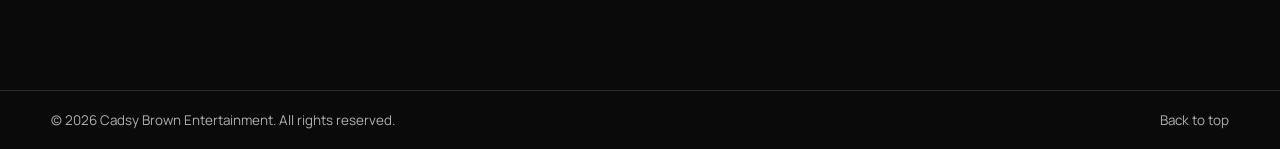
==== commit 38b8692e: "Add CoreSpin loading screen" ====
--- a/index.html
+++ b/index.html
@@ -17,6 +17,33 @@
     <link rel="stylesheet" href="styles.css" />
   </head>
   <body>
+    <!-- Loading Screen -->
+    <div id="page-loader" aria-hidden="true">
+      <div class="loader-inner">
+        <div class="loader-spinner">
+          <!-- Base Glow -->
+          <div class="loader-glow"></div>
+          <!-- Outer Dashed Ring -->
+          <div class="loader-ring-outer"></div>
+          <!-- Main Arc -->
+          <div class="loader-arc-main"></div>
+          <!-- Reverse Arc -->
+          <div class="loader-arc-reverse"></div>
+          <!-- Inner Fast Ring -->
+          <div class="loader-ring-inner"></div>
+          <!-- Orbital Dot -->
+          <div class="loader-orbital">
+            <div class="loader-dot"></div>
+          </div>
+          <!-- Center Core -->
+          <div class="loader-core"></div>
+        </div>
+        <div class="loader-text-wrap">
+          <span id="loader-text" class="loader-text">Initializing</span>
+        </div>
+      </div>
+    </div>
+
     <header class="site-header" id="top">
       <div class="container nav-row">
         <a href="#top" class="brand" aria-label="Cadsy Brown Entertainment home">CADSY BROWN ENTERTAINMENT</a>
--- a/styles.css
+++ b/styles.css
@@ -2297,3 +2297,180 @@
     height: 360px;
   }
 }
+
+/* ─── Page Loader ─────────────────────────────────────────────────────────── */
+
+#page-loader {
+  position: fixed;
+  inset: 0;
+  z-index: 9999;
+  display: flex;
+  align-items: center;
+  justify-content: center;
+  background: #0a0a0a;
+  transition:
+    opacity 0.55s ease,
+    visibility 0.55s ease;
+}
+
+#page-loader.loader-hidden {
+  opacity: 0;
+  visibility: hidden;
+  pointer-events: none;
+}
+
+.loader-inner {
+  display: flex;
+  flex-direction: column;
+  align-items: center;
+  gap: 32px;
+}
+
+.loader-spinner {
+  position: relative;
+  width: 80px;
+  height: 80px;
+  display: flex;
+  align-items: center;
+  justify-content: center;
+}
+
+/* Base Glow */
+.loader-glow {
+  position: absolute;
+  inset: 0;
+  border-radius: 50%;
+  background: rgba(16, 185, 129, 0.15);
+  filter: blur(18px);
+  animation: loaderPulse 2s ease-in-out infinite;
+}
+
+/* Outer Dashed Ring */
+.loader-ring-outer {
+  position: absolute;
+  inset: 0;
+  border-radius: 50%;
+  border: 1px dashed rgba(16, 185, 129, 0.4);
+  animation: loaderSpin 10s linear infinite;
+}
+
+/* Main Arc */
+.loader-arc-main {
+  position: absolute;
+  inset: 4px;
+  border-radius: 50%;
+  border: 2px solid transparent;
+  border-top-color: #10b981;
+  box-shadow: 0 0 6px rgba(16, 185, 129, 0.5);
+  animation: loaderSpin 2s linear infinite;
+}
+
+/* Reverse Arc */
+.loader-arc-reverse {
+  position: absolute;
+  inset: 12px;
+  border-radius: 50%;
+  border: 2px solid transparent;
+  border-bottom-color: #16a34a;
+  box-shadow: 0 0 6px rgba(22, 163, 74, 0.4);
+  animation: loaderSpin 3s linear infinite reverse;
+}
+
+/* Inner Fast Ring */
+.loader-ring-inner {
+  position: absolute;
+  inset: 20px;
+  border-radius: 50%;
+  border: 1px solid transparent;
+  border-left-color: rgba(55, 65, 81, 0.6);
+  animation: loaderSpin 1s ease-in-out infinite;
+}
+
+/* Orbital Dot wrapper */
+.loader-orbital {
+  position: absolute;
+  inset: 0;
+  border-radius: 50%;
+  animation: loaderSpin 4s linear infinite;
+}
+
+/* Orbital Dot */
+.loader-dot {
+  position: absolute;
+  top: 0;
+  left: 50%;
+  transform: translateX(-50%);
+  width: 4px;
+  height: 4px;
+  border-radius: 50%;
+  background: #059669;
+  box-shadow: 0 0 4px rgba(16, 185, 129, 0.9);
+}
+
+/* Center Core */
+.loader-core {
+  position: absolute;
+  width: 8px;
+  height: 8px;
+  border-radius: 50%;
+  background: #065f46;
+  box-shadow: 0 0 6px rgba(16, 185, 129, 0.6);
+  animation: loaderPulse 2s ease-in-out infinite;
+}
+
+/* Text */
+.loader-text-wrap {
+  height: 32px;
+  display: flex;
+  align-items: center;
+  justify-content: center;
+}
+
+.loader-text {
+  font-family: "Manrope", sans-serif;
+  font-size: 10px;
+  font-weight: 500;
+  letter-spacing: 0.3em;
+  text-transform: uppercase;
+  color: rgba(16, 185, 129, 0.7);
+  animation: loaderFadeSlide 0.5s ease both;
+}
+
+@keyframes loaderSpin {
+  to {
+    transform: rotate(360deg);
+  }
+}
+
+@keyframes loaderPulse {
+  0%,
+  100% {
+    opacity: 1;
+  }
+  50% {
+    opacity: 0.4;
+  }
+}
+
+@keyframes loaderFadeSlide {
+  from {
+    opacity: 0;
+    transform: translateY(6px);
+  }
+  to {
+    opacity: 1;
+    transform: translateY(0);
+  }
+}
+
+@media (prefers-reduced-motion: reduce) {
+  .loader-ring-outer,
+  .loader-arc-main,
+  .loader-arc-reverse,
+  .loader-ring-inner,
+  .loader-orbital,
+  .loader-glow,
+  .loader-core {
+    animation: none;
+  }
+}
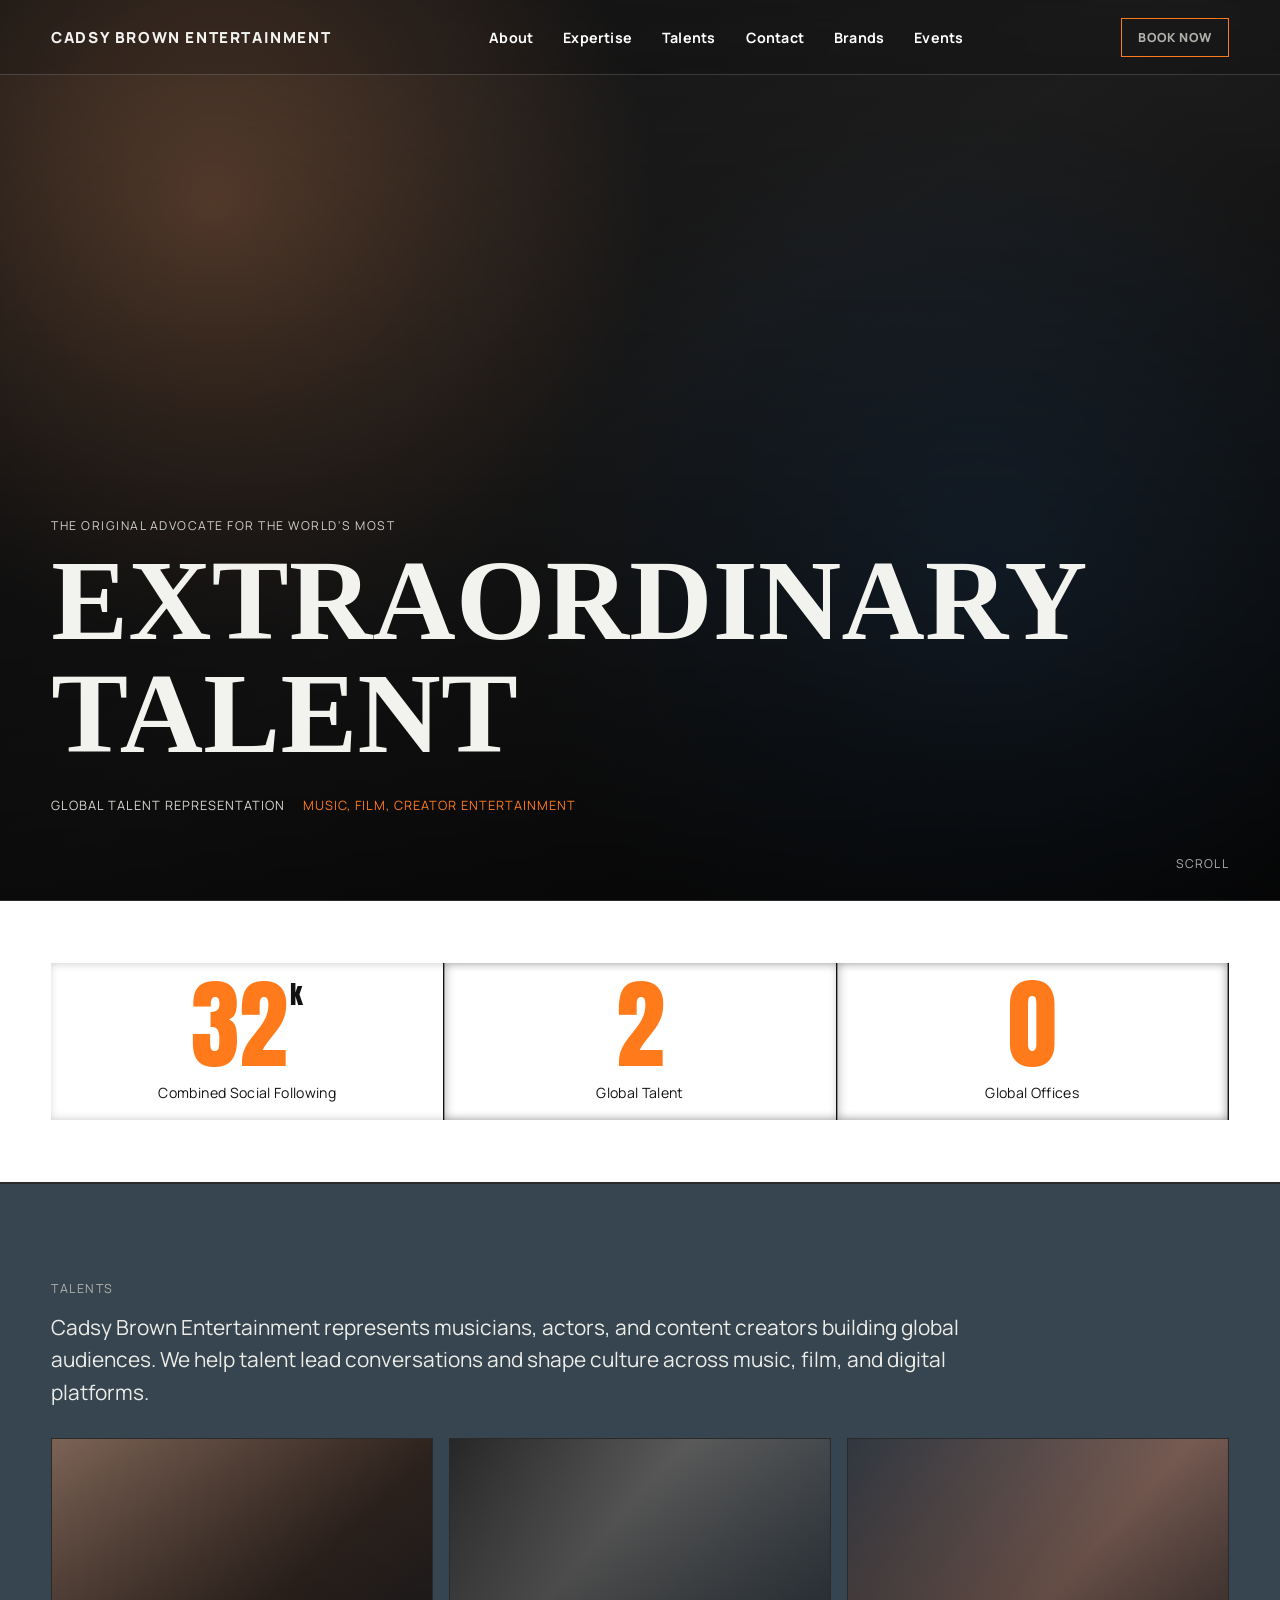
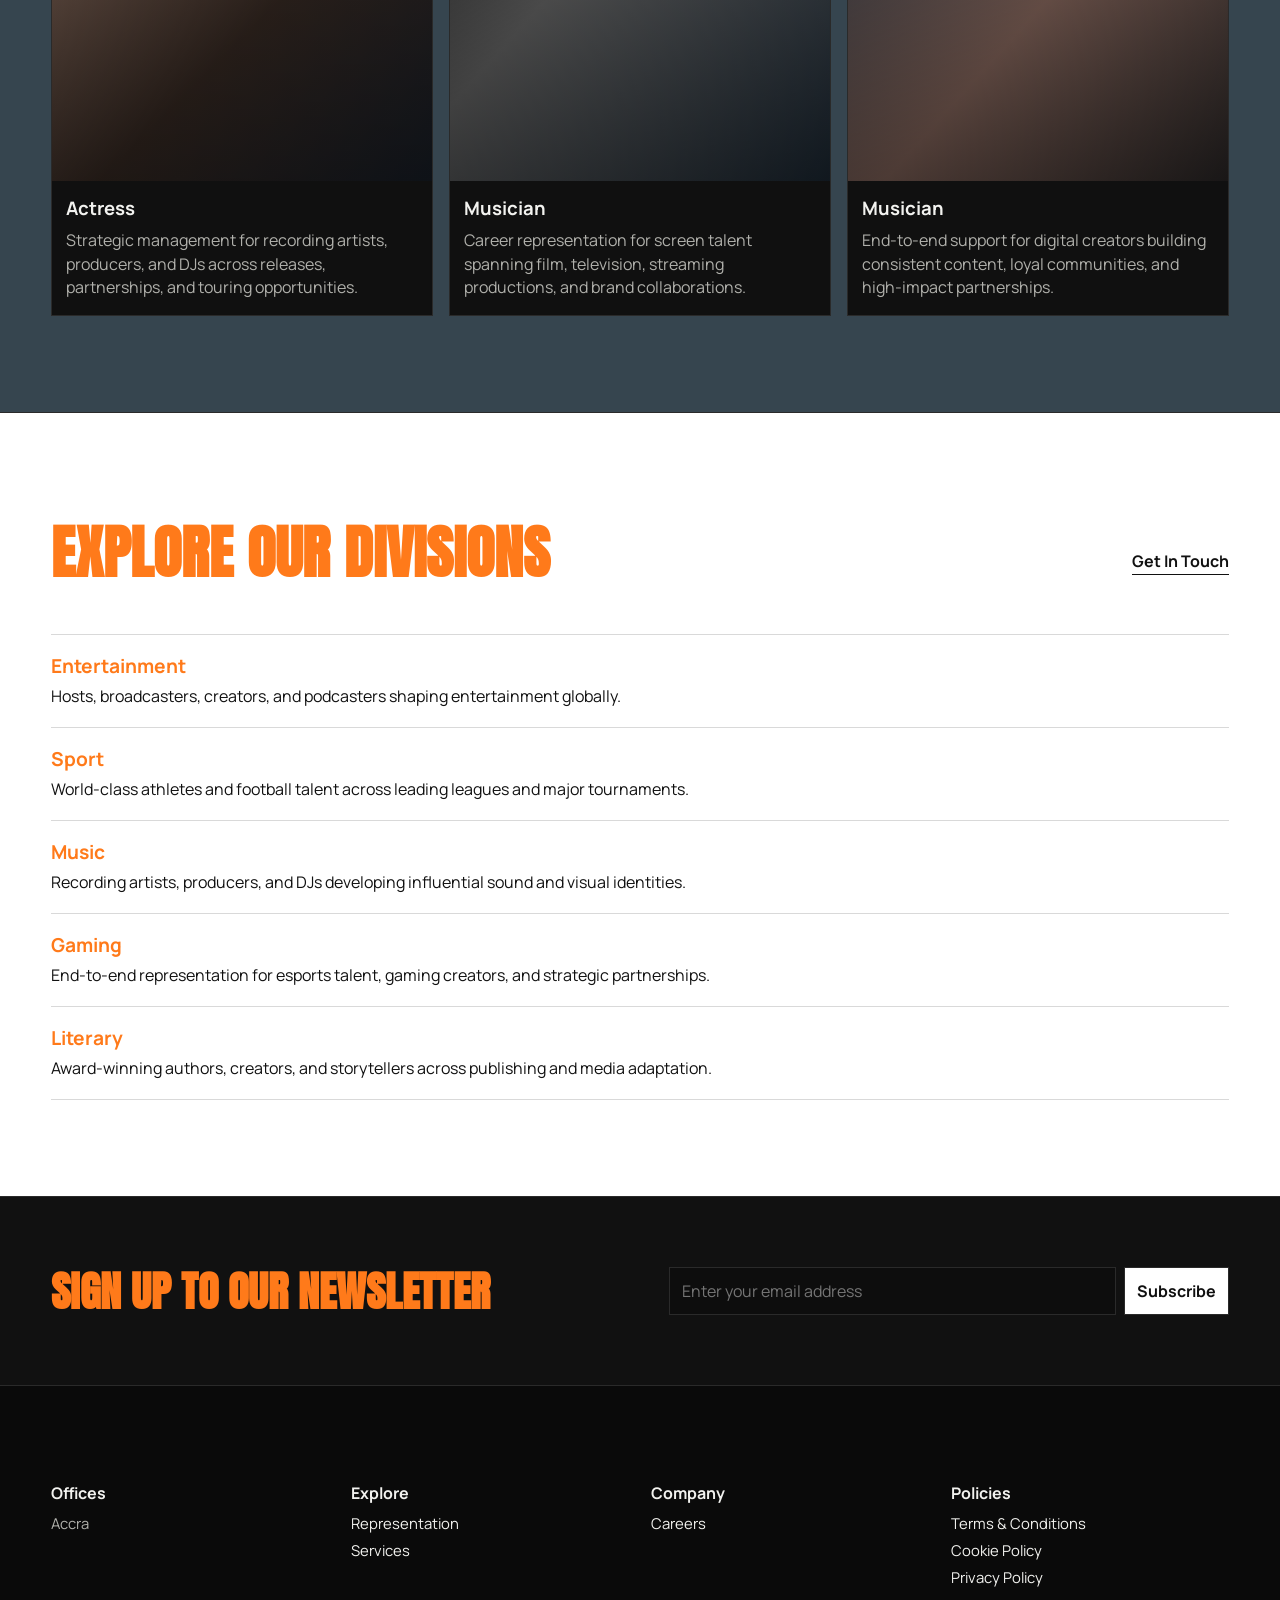
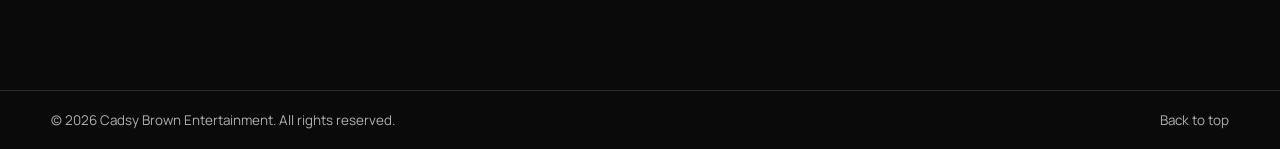
==== commit 03c6dba7: "Remove icons and descriptions from mobile hamburger menu" ====
--- a/index.html
+++ b/index.html
@@ -71,97 +71,13 @@
             </div>
 
             <div class="mobile-drawer-list">
-              <a href="#top" class="mobile-drawer-link">
-                <span class="mobile-drawer-icon" aria-hidden="true">
-                  <svg viewBox="0 0 24 24" fill="none" stroke="currentColor" stroke-width="1.8" stroke-linecap="round" stroke-linejoin="round">
-                    <path d="M3 10.5 12 3l9 7.5"></path>
-                    <path d="M5.5 9.5V20h13V9.5"></path>
-                  </svg>
-                </span>
-                <span class="mobile-drawer-copy">
-                  <span class="mobile-drawer-title">Home</span>
-                  <span class="mobile-drawer-subtitle">Return to the homepage hero section</span>
-                </span>
-              </a>
-              <a href="about/" class="mobile-drawer-link">
-                <span class="mobile-drawer-icon" aria-hidden="true">
-                  <svg viewBox="0 0 24 24" fill="none" stroke="currentColor" stroke-width="1.8" stroke-linecap="round" stroke-linejoin="round">
-                    <path d="M3 10.5 12 3l9 7.5"></path>
-                    <path d="M5.5 9.5V20h13V9.5"></path>
-                  </svg>
-                </span>
-                <span class="mobile-drawer-copy">
-                  <span class="mobile-drawer-title">About</span>
-                  <span class="mobile-drawer-subtitle">Learn more about Cadsy Brown Entertainment and our story</span>
-                </span>
-              </a>
-              <a href="expertise/fashion/" class="mobile-drawer-link">
-                <span class="mobile-drawer-icon" aria-hidden="true">
-                  <svg viewBox="0 0 24 24" fill="none" stroke="currentColor" stroke-width="1.8" stroke-linecap="round" stroke-linejoin="round">
-                    <path d="M4 6.5h16"></path>
-                    <path d="M4 12h16"></path>
-                    <path d="M4 17.5h10"></path>
-                  </svg>
-                </span>
-                <span class="mobile-drawer-copy">
-                  <span class="mobile-drawer-title">Expertise</span>
-                  <span class="mobile-drawer-subtitle">Explore our core representation services</span>
-                </span>
-              </a>
-              <a href="expertise/fashion/" class="mobile-drawer-link">
-                <span class="mobile-drawer-icon" aria-hidden="true">
-                  <svg viewBox="0 0 24 24" fill="none" stroke="currentColor" stroke-width="1.8" stroke-linecap="round" stroke-linejoin="round">
-                    <path d="M12 3.5 4.5 8v8L12 20.5 19.5 16V8L12 3.5Z"></path>
-                    <path d="M9 12h6"></path>
-                    <path d="M9 15h4"></path>
-                  </svg>
-                </span>
-                <span class="mobile-drawer-copy">
-                  <span class="mobile-drawer-title">Talents</span>
-                  <span class="mobile-drawer-subtitle">Discover musicians, actors, and creators</span>
-                </span>
-              </a>
-              <a href="contact/" class="mobile-drawer-link">
-                <span class="mobile-drawer-icon" aria-hidden="true">
-                  <svg viewBox="0 0 24 24" fill="none" stroke="currentColor" stroke-width="1.8" stroke-linecap="round" stroke-linejoin="round">
-                    <path d="M4 6.5h16v13H4z"></path>
-                    <path d="M7.5 4v5"></path>
-                    <path d="M16.5 4v5"></path>
-                    <path d="M4 10.5h16"></path>
-                  </svg>
-                </span>
-                <span class="mobile-drawer-copy">
-                  <span class="mobile-drawer-title">Contact</span>
-                  <span class="mobile-drawer-subtitle">Reach out for representation and inquiries</span>
-                </span>
-              </a>
-              <a href="brands/" class="mobile-drawer-link">
-                <span class="mobile-drawer-icon" aria-hidden="true">
-                  <svg viewBox="0 0 24 24" fill="none" stroke="currentColor" stroke-width="1.8" stroke-linecap="round" stroke-linejoin="round">
-                    <circle cx="12" cy="8" r="3.2"></circle>
-                    <path d="M5 19.5c1.2-3.3 3.7-5 7-5s5.8 1.7 7 5"></path>
-                  </svg>
-                </span>
-                <span class="mobile-drawer-copy">
-                  <span class="mobile-drawer-title">Brands</span>
-                  <span class="mobile-drawer-subtitle">See our partnerships and collaborations</span>
-                </span>
-              </a>
-              <a href="events/" class="mobile-drawer-link">
-                <span class="mobile-drawer-icon" aria-hidden="true">
-                  <svg viewBox="0 0 24 24" fill="none" stroke="currentColor" stroke-width="1.8" stroke-linecap="round" stroke-linejoin="round">
-                    <path d="M4.5 6.5h15v13h-15z"></path>
-                    <path d="M8 4.5v4"></path>
-                    <path d="M16 4.5v4"></path>
-                    <path d="M4.5 10.5h15"></path>
-                    <path d="M9 14h6"></path>
-                  </svg>
-                </span>
-                <span class="mobile-drawer-copy">
-                  <span class="mobile-drawer-title">Events</span>
-                  <span class="mobile-drawer-subtitle">Browse latest events and agency updates</span>
-                </span>
-              </a>
+              <a href="#top" class="mobile-drawer-link">Home</a>
+              <a href="about/" class="mobile-drawer-link">About</a>
+              <a href="expertise/fashion/" class="mobile-drawer-link">Expertise</a>
+              <a href="expertise/fashion/" class="mobile-drawer-link">Talents</a>
+              <a href="contact/" class="mobile-drawer-link">Contact</a>
+              <a href="brands/" class="mobile-drawer-link">Brands</a>
+              <a href="events/" class="mobile-drawer-link">Events</a>
             </div>
 
             <a href="contact/" class="mobile-drawer-cta">Get Started</a>
--- a/styles.css
+++ b/styles.css
@@ -1604,44 +1604,6 @@
     text-decoration: none;
   }
 
-  .mobile-drawer-icon {
-    display: inline-flex;
-    flex-shrink: 0;
-    width: 38px;
-    height: 38px;
-    border-radius: 10px;
-    background: rgba(255, 255, 255, 0.06);
-    align-items: center;
-    justify-content: center;
-    color: #ff7a1a;
-  }
-
-  .mobile-drawer-icon svg {
-    display: block;
-    width: 18px;
-    height: 18px;
-  }
-
-  .mobile-drawer-copy {
-    display: flex;
-    flex-direction: column;
-    gap: 3px;
-  }
-
-  .mobile-drawer-title {
-    font-size: 1.05rem;
-    font-weight: 700;
-    color: #f2f2ef;
-    line-height: 1;
-  }
-
-  .mobile-drawer-subtitle {
-    display: block;
-    font-size: 0.78rem;
-    color: rgba(242, 242, 239, 0.45);
-    line-height: 1.3;
-  }
-
   .mobile-drawer-link:hover,
   .mobile-drawer-link:focus-visible {
     color: #ff7a1a;
@@ -1651,11 +1613,6 @@
     border-color: rgba(255, 122, 26, 0.2);
     box-shadow: none;
     transform: none;
-  }
-
-  .mobile-drawer-link:hover .mobile-drawer-icon,
-  .mobile-drawer-link:focus-visible .mobile-drawer-icon {
-    background: rgba(255, 122, 26, 0.14);
   }
 
   .mobile-drawer-cta {
@@ -2340,7 +2297,7 @@
   position: absolute;
   inset: 0;
   border-radius: 50%;
-  background: rgba(16, 185, 129, 0.15);
+  background: rgba(255, 122, 26, 0.18);
   filter: blur(18px);
   animation: loaderPulse 2s ease-in-out infinite;
 }
@@ -2350,7 +2307,7 @@
   position: absolute;
   inset: 0;
   border-radius: 50%;
-  border: 1px dashed rgba(16, 185, 129, 0.4);
+  border: 1px dashed rgba(255, 122, 26, 0.45);
   animation: loaderSpin 10s linear infinite;
 }
 
@@ -2360,8 +2317,8 @@
   inset: 4px;
   border-radius: 50%;
   border: 2px solid transparent;
-  border-top-color: #10b981;
-  box-shadow: 0 0 6px rgba(16, 185, 129, 0.5);
+  border-top-color: #ff7a1a;
+  box-shadow: 0 0 8px rgba(255, 122, 26, 0.6);
   animation: loaderSpin 2s linear infinite;
 }
 
@@ -2371,8 +2328,8 @@
   inset: 12px;
   border-radius: 50%;
   border: 2px solid transparent;
-  border-bottom-color: #16a34a;
-  box-shadow: 0 0 6px rgba(22, 163, 74, 0.4);
+  border-bottom-color: #ffab68;
+  box-shadow: 0 0 6px rgba(255, 171, 104, 0.45);
   animation: loaderSpin 3s linear infinite reverse;
 }
 
@@ -2382,7 +2339,7 @@
   inset: 20px;
   border-radius: 50%;
   border: 1px solid transparent;
-  border-left-color: rgba(55, 65, 81, 0.6);
+  border-left-color: rgba(255, 122, 26, 0.4);
   animation: loaderSpin 1s ease-in-out infinite;
 }
 
@@ -2403,8 +2360,8 @@
   width: 4px;
   height: 4px;
   border-radius: 50%;
-  background: #059669;
-  box-shadow: 0 0 4px rgba(16, 185, 129, 0.9);
+  background: #ff7a1a;
+  box-shadow: 0 0 6px rgba(255, 122, 26, 0.95);
 }
 
 /* Center Core */
@@ -2413,8 +2370,8 @@
   width: 8px;
   height: 8px;
   border-radius: 50%;
-  background: #065f46;
-  box-shadow: 0 0 6px rgba(16, 185, 129, 0.6);
+  background: #ff7a1a;
+  box-shadow: 0 0 8px rgba(255, 122, 26, 0.7);
   animation: loaderPulse 2s ease-in-out infinite;
 }
 
@@ -2432,7 +2389,7 @@
   font-weight: 500;
   letter-spacing: 0.3em;
   text-transform: uppercase;
-  color: rgba(16, 185, 129, 0.7);
+  color: rgba(255, 122, 26, 0.8);
   animation: loaderFadeSlide 0.5s ease both;
 }
 
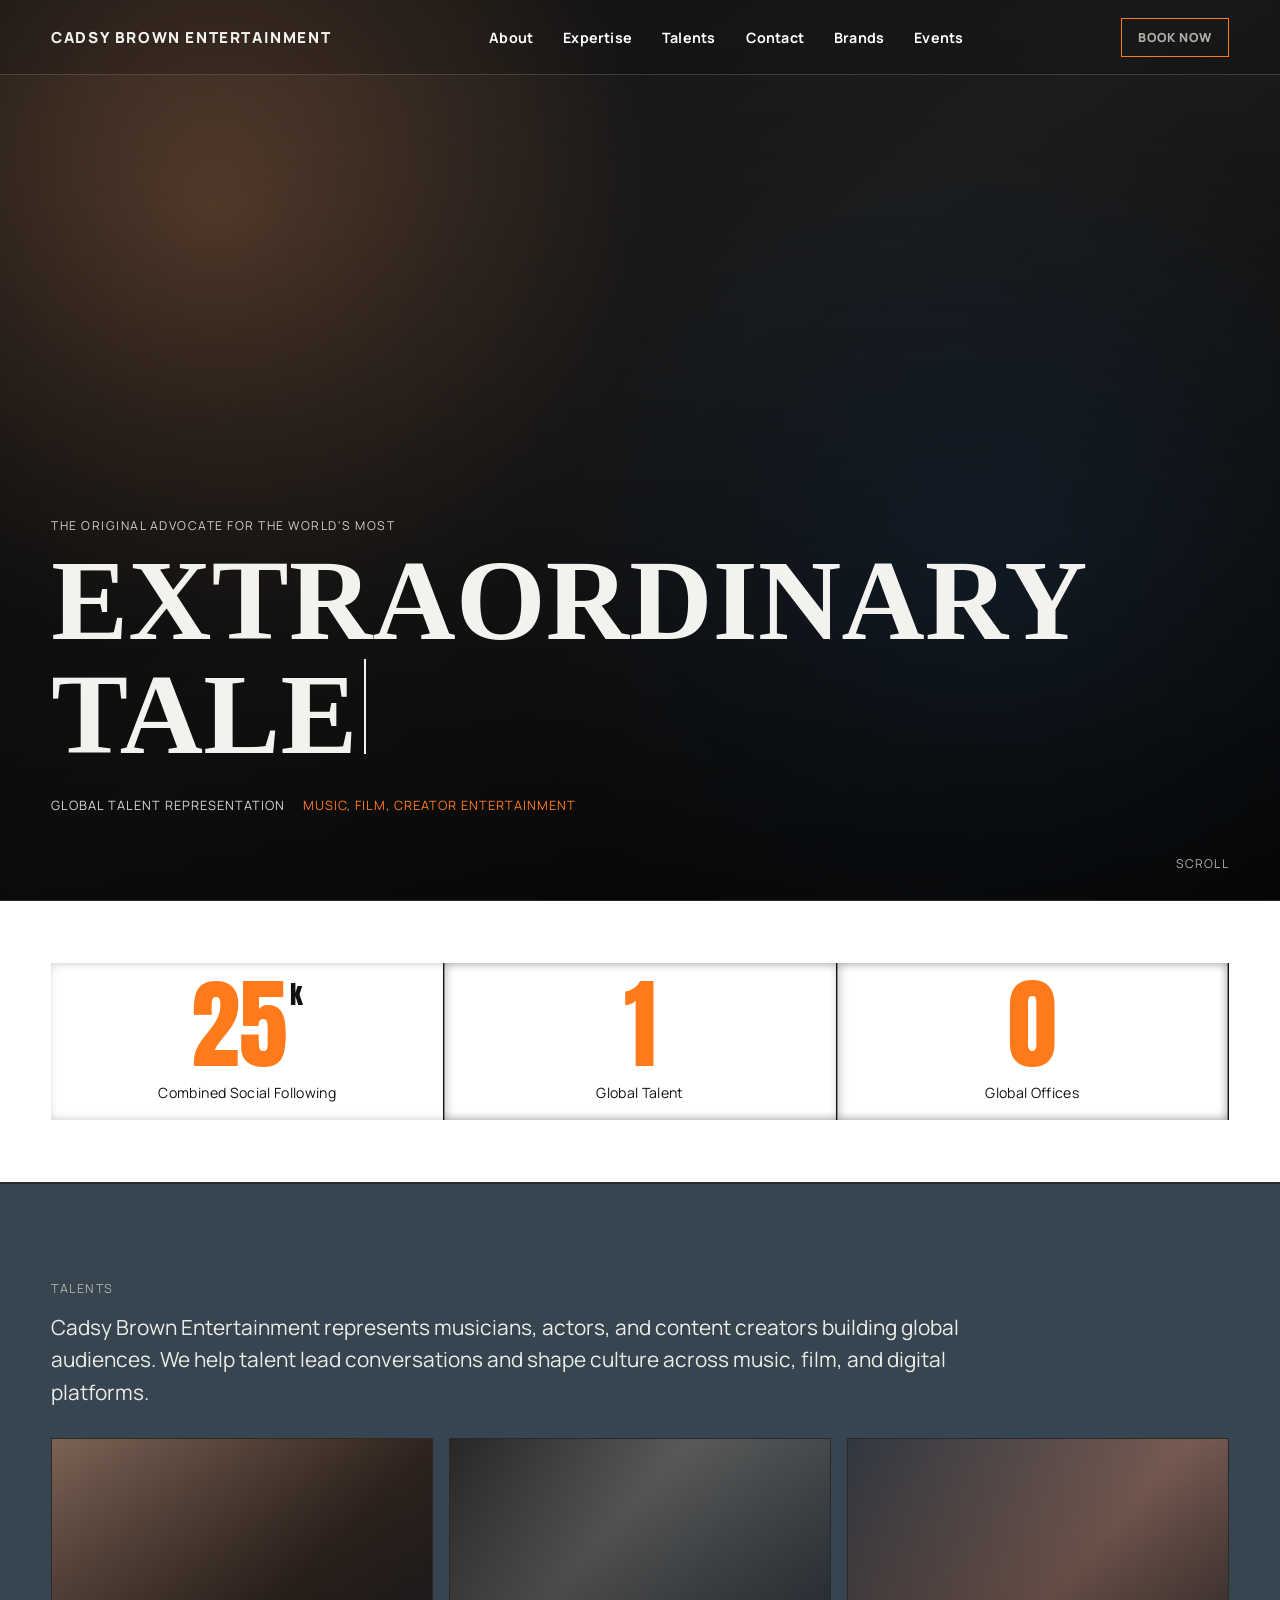
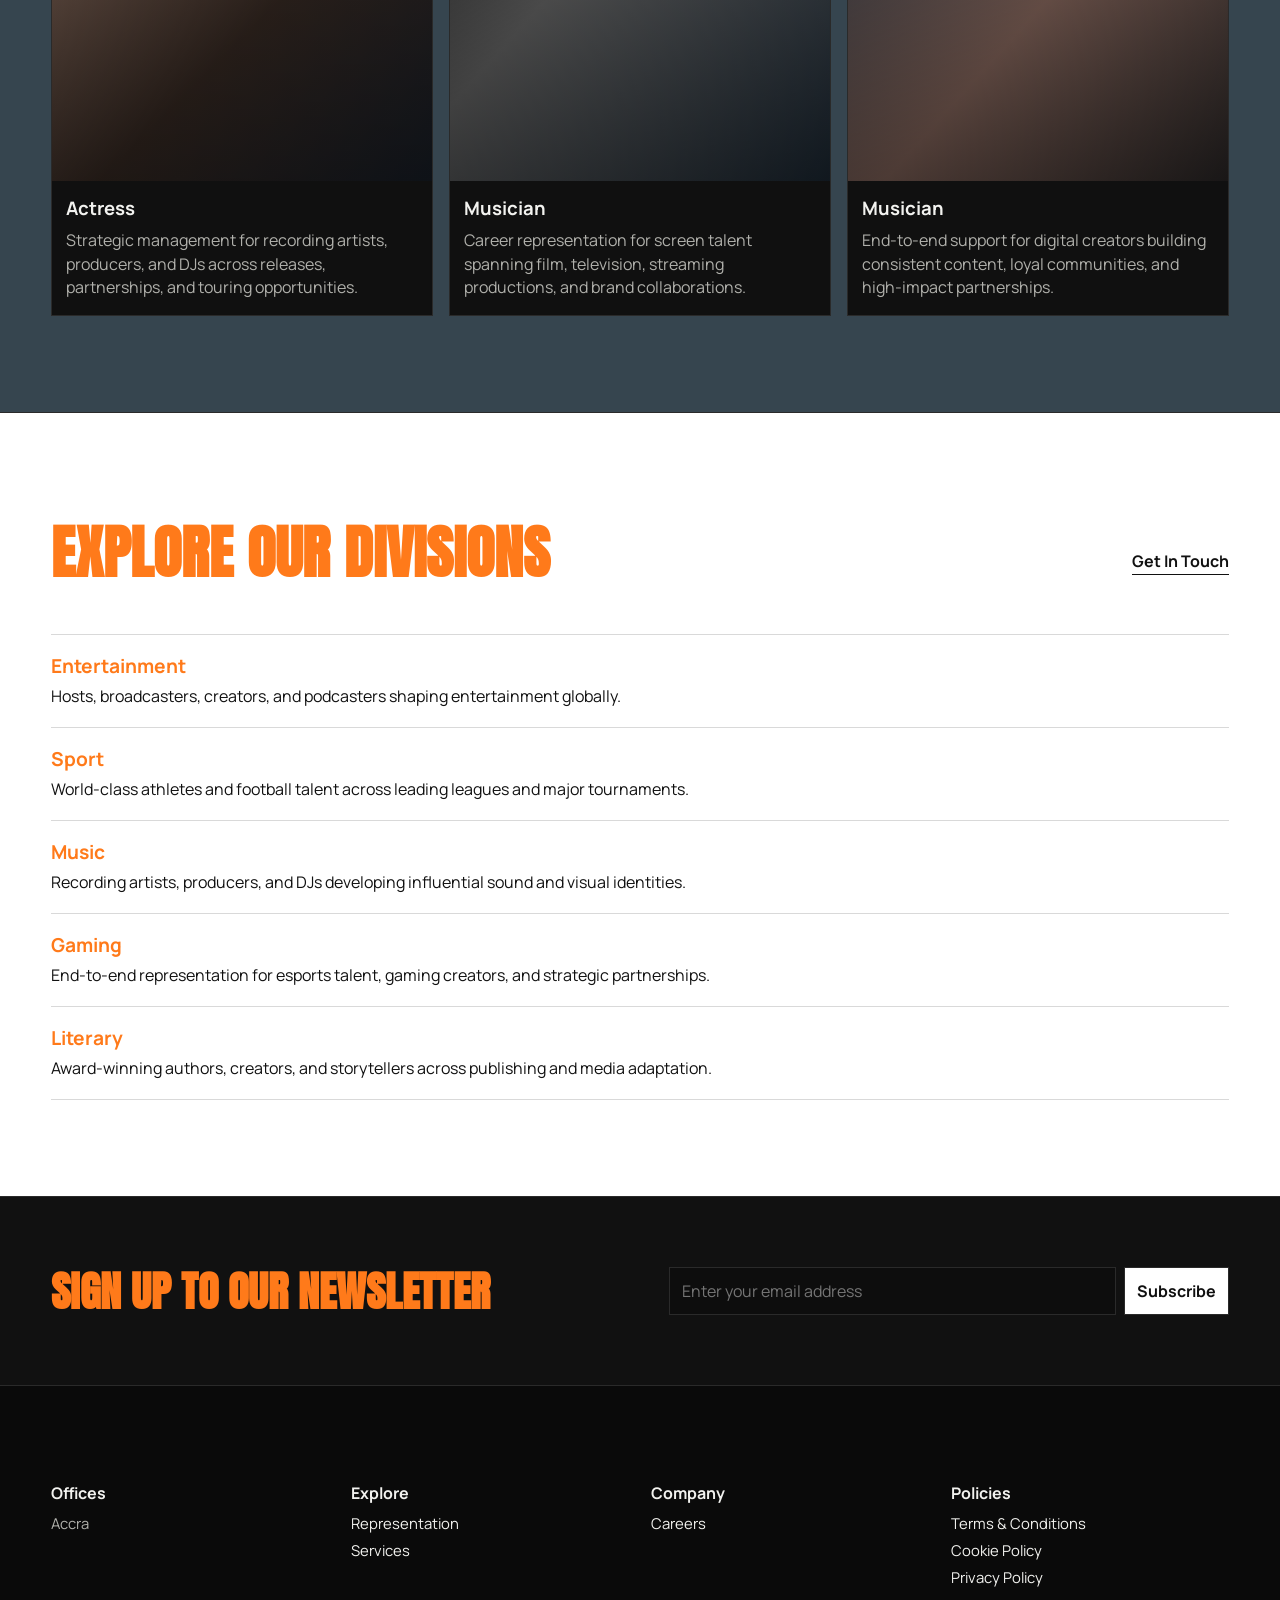
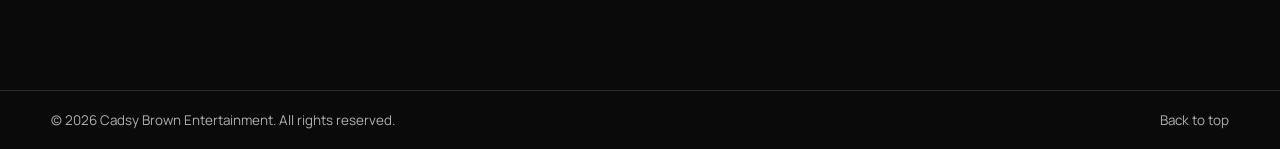
==== commit 7d786c25: "Restyle mobile menu: remove dividers, bold primary links, center align" ====
--- a/index.html
+++ b/index.html
@@ -74,10 +74,10 @@
               <a href="#top" class="mobile-drawer-link">Home</a>
               <a href="about/" class="mobile-drawer-link">About</a>
               <a href="expertise/fashion/" class="mobile-drawer-link">Expertise</a>
-              <a href="expertise/fashion/" class="mobile-drawer-link">Talents</a>
+              <a href="expertise/fashion/" class="mobile-drawer-link mobile-drawer-link--primary">For Talents</a>
               <a href="contact/" class="mobile-drawer-link">Contact</a>
-              <a href="brands/" class="mobile-drawer-link">Brands</a>
-              <a href="events/" class="mobile-drawer-link">Events</a>
+              <a href="brands/" class="mobile-drawer-link mobile-drawer-link--primary">For Brands</a>
+              <a href="events/" class="mobile-drawer-link mobile-drawer-link--primary">For Events</a>
             </div>
 
             <a href="contact/" class="mobile-drawer-cta">Get Started</a>
--- a/styles.css
+++ b/styles.css
@@ -1589,19 +1589,25 @@
   .mobile-drawer-link {
     display: flex;
     align-items: center;
-    gap: 16px;
+    justify-content: flex-start;
     width: 100%;
     padding: 14px 0;
     border-radius: 0;
     color: #f2f2ef;
     background: transparent;
     border: none;
-    border-bottom: 1px solid rgba(255, 255, 255, 0.06);
     box-shadow: none;
     transition: color 0.2s ease;
-    font-size: 1rem;
+    font-size: 0.95rem;
     font-weight: 500;
     text-decoration: none;
+  }
+
+  .mobile-drawer-link--primary {
+    justify-content: center;
+    font-size: 1.3rem;
+    font-weight: 800;
+    margin-top: 8px;
   }
 
   .mobile-drawer-link:hover,
@@ -1610,7 +1616,6 @@
     text-decoration: none;
     outline: none;
     background: transparent;
-    border-color: rgba(255, 122, 26, 0.2);
     box-shadow: none;
     transform: none;
   }
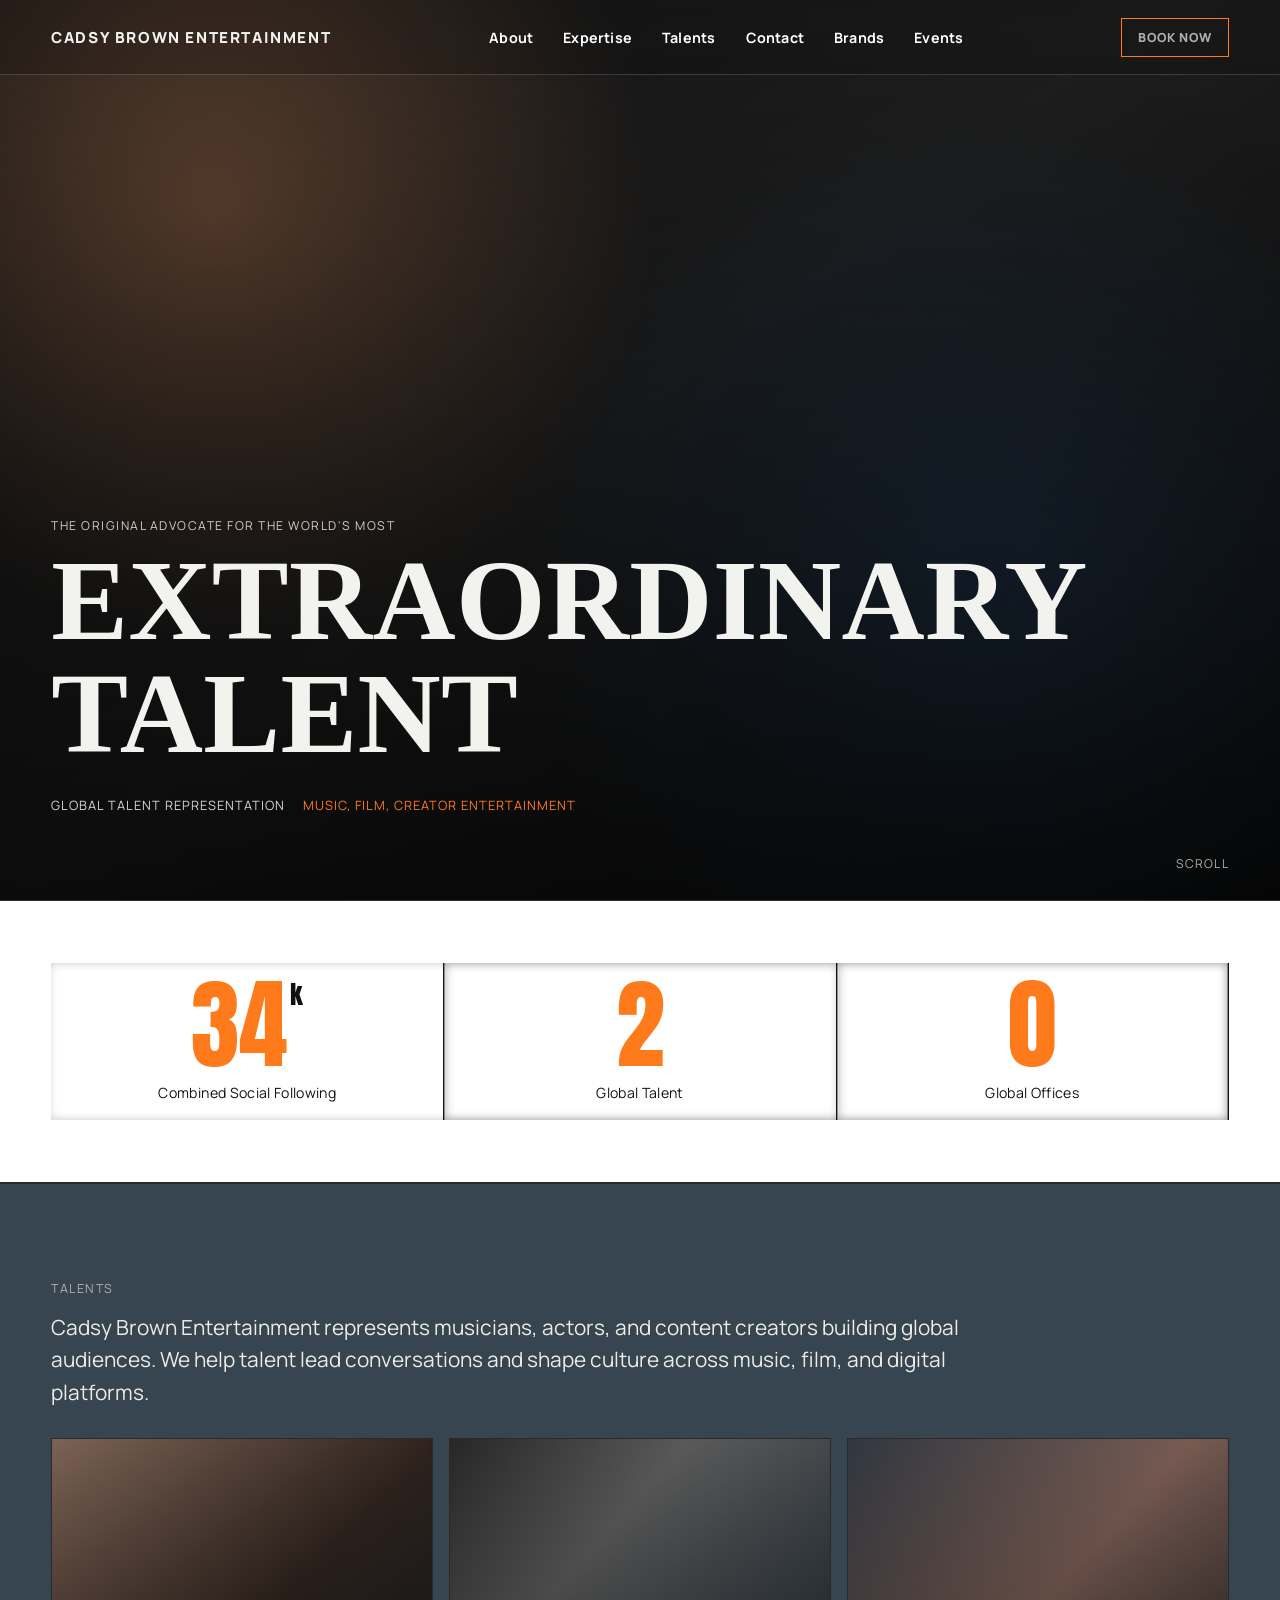
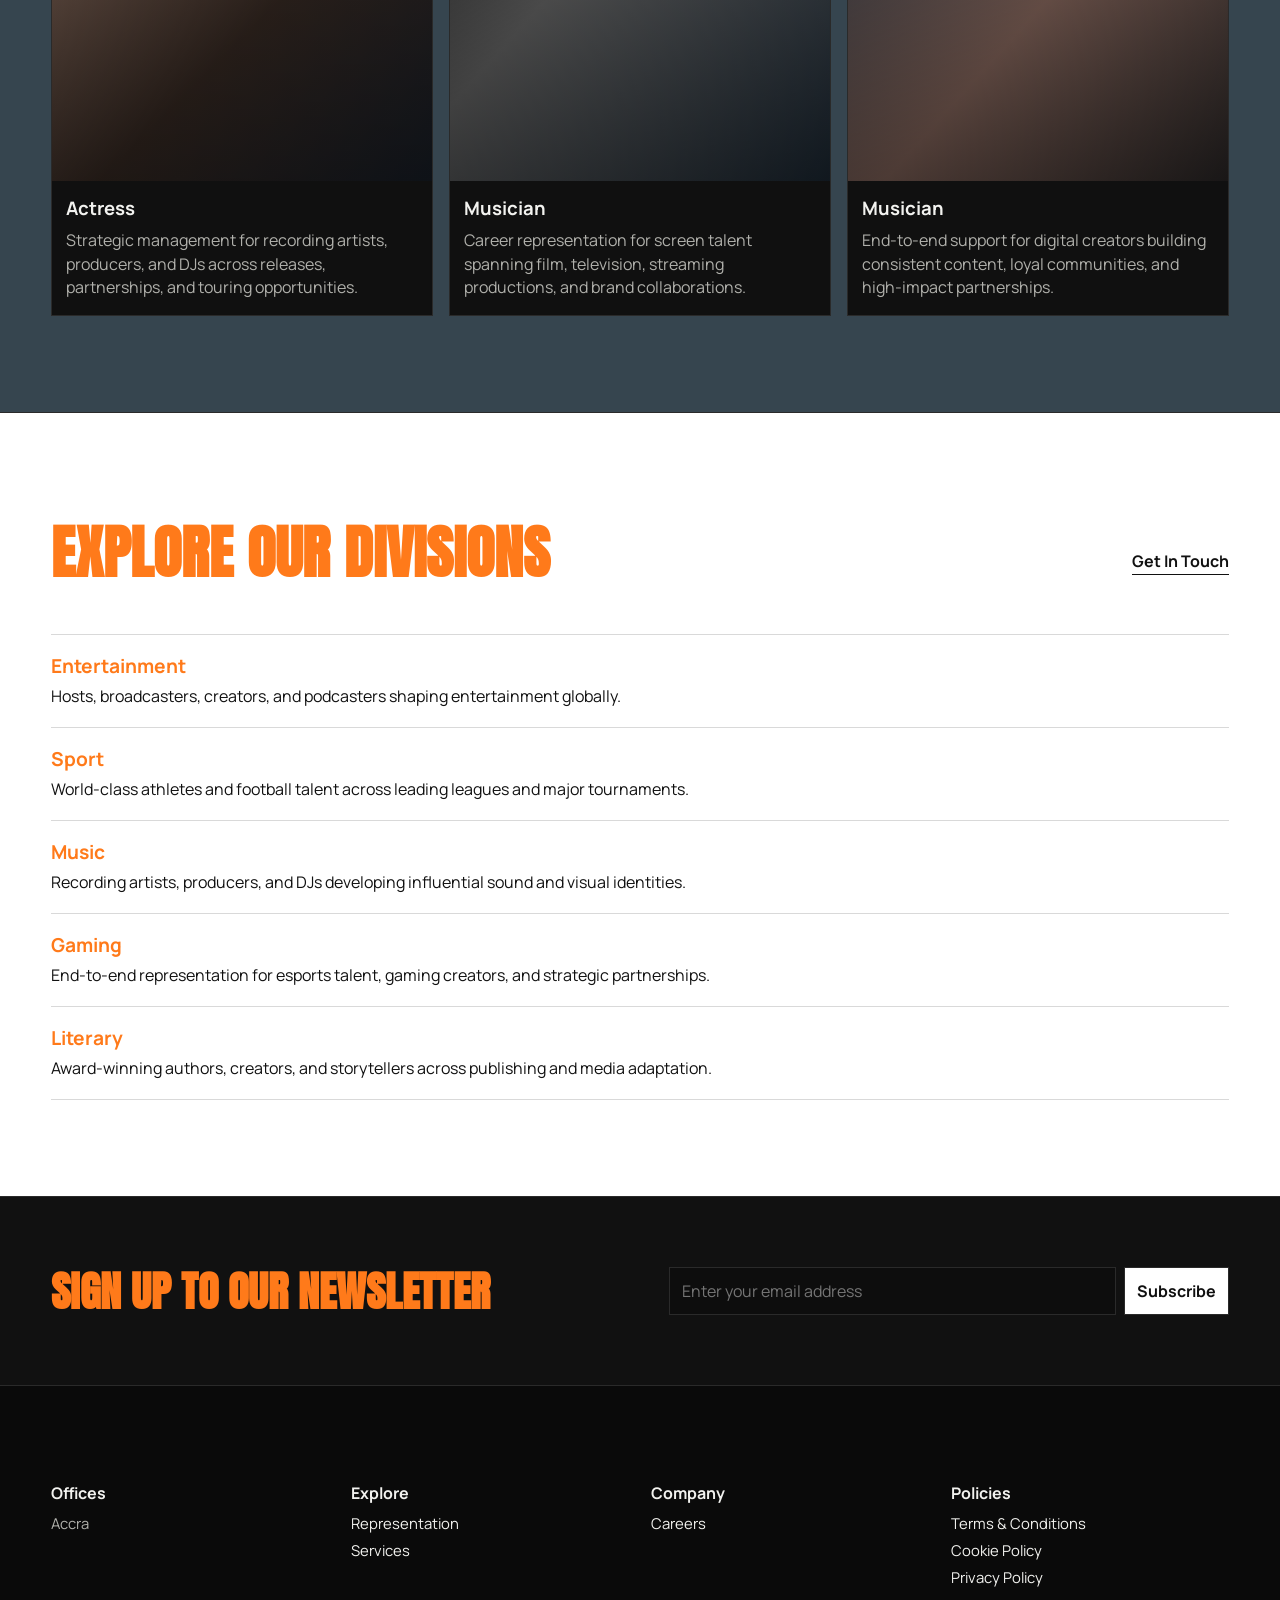
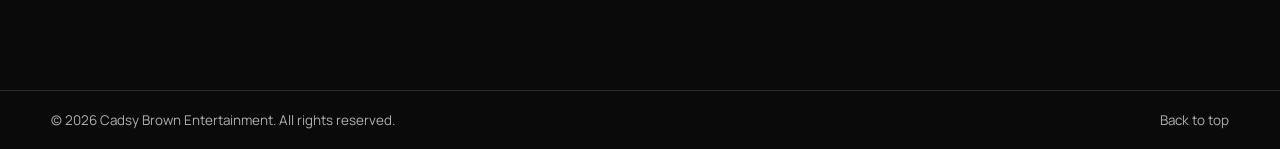
==== commit 6e5fad6c: "Move primary menu links to top, increase font size" ====
--- a/index.html
+++ b/index.html
@@ -71,13 +71,13 @@
             </div>
 
             <div class="mobile-drawer-list">
+              <a href="expertise/fashion/" class="mobile-drawer-link mobile-drawer-link--primary">For Talents</a>
+              <a href="brands/" class="mobile-drawer-link mobile-drawer-link--primary">For Brands</a>
+              <a href="events/" class="mobile-drawer-link mobile-drawer-link--primary">For Events</a>
               <a href="#top" class="mobile-drawer-link">Home</a>
               <a href="about/" class="mobile-drawer-link">About</a>
               <a href="expertise/fashion/" class="mobile-drawer-link">Expertise</a>
-              <a href="expertise/fashion/" class="mobile-drawer-link mobile-drawer-link--primary">For Talents</a>
               <a href="contact/" class="mobile-drawer-link">Contact</a>
-              <a href="brands/" class="mobile-drawer-link mobile-drawer-link--primary">For Brands</a>
-              <a href="events/" class="mobile-drawer-link mobile-drawer-link--primary">For Events</a>
             </div>
 
             <a href="contact/" class="mobile-drawer-cta">Get Started</a>
--- a/styles.css
+++ b/styles.css
@@ -1605,9 +1605,9 @@
 
   .mobile-drawer-link--primary {
     justify-content: center;
-    font-size: 1.3rem;
+    font-size: 1.75rem;
     font-weight: 800;
-    margin-top: 8px;
+    margin-top: 6px;
   }
 
   .mobile-drawer-link:hover,
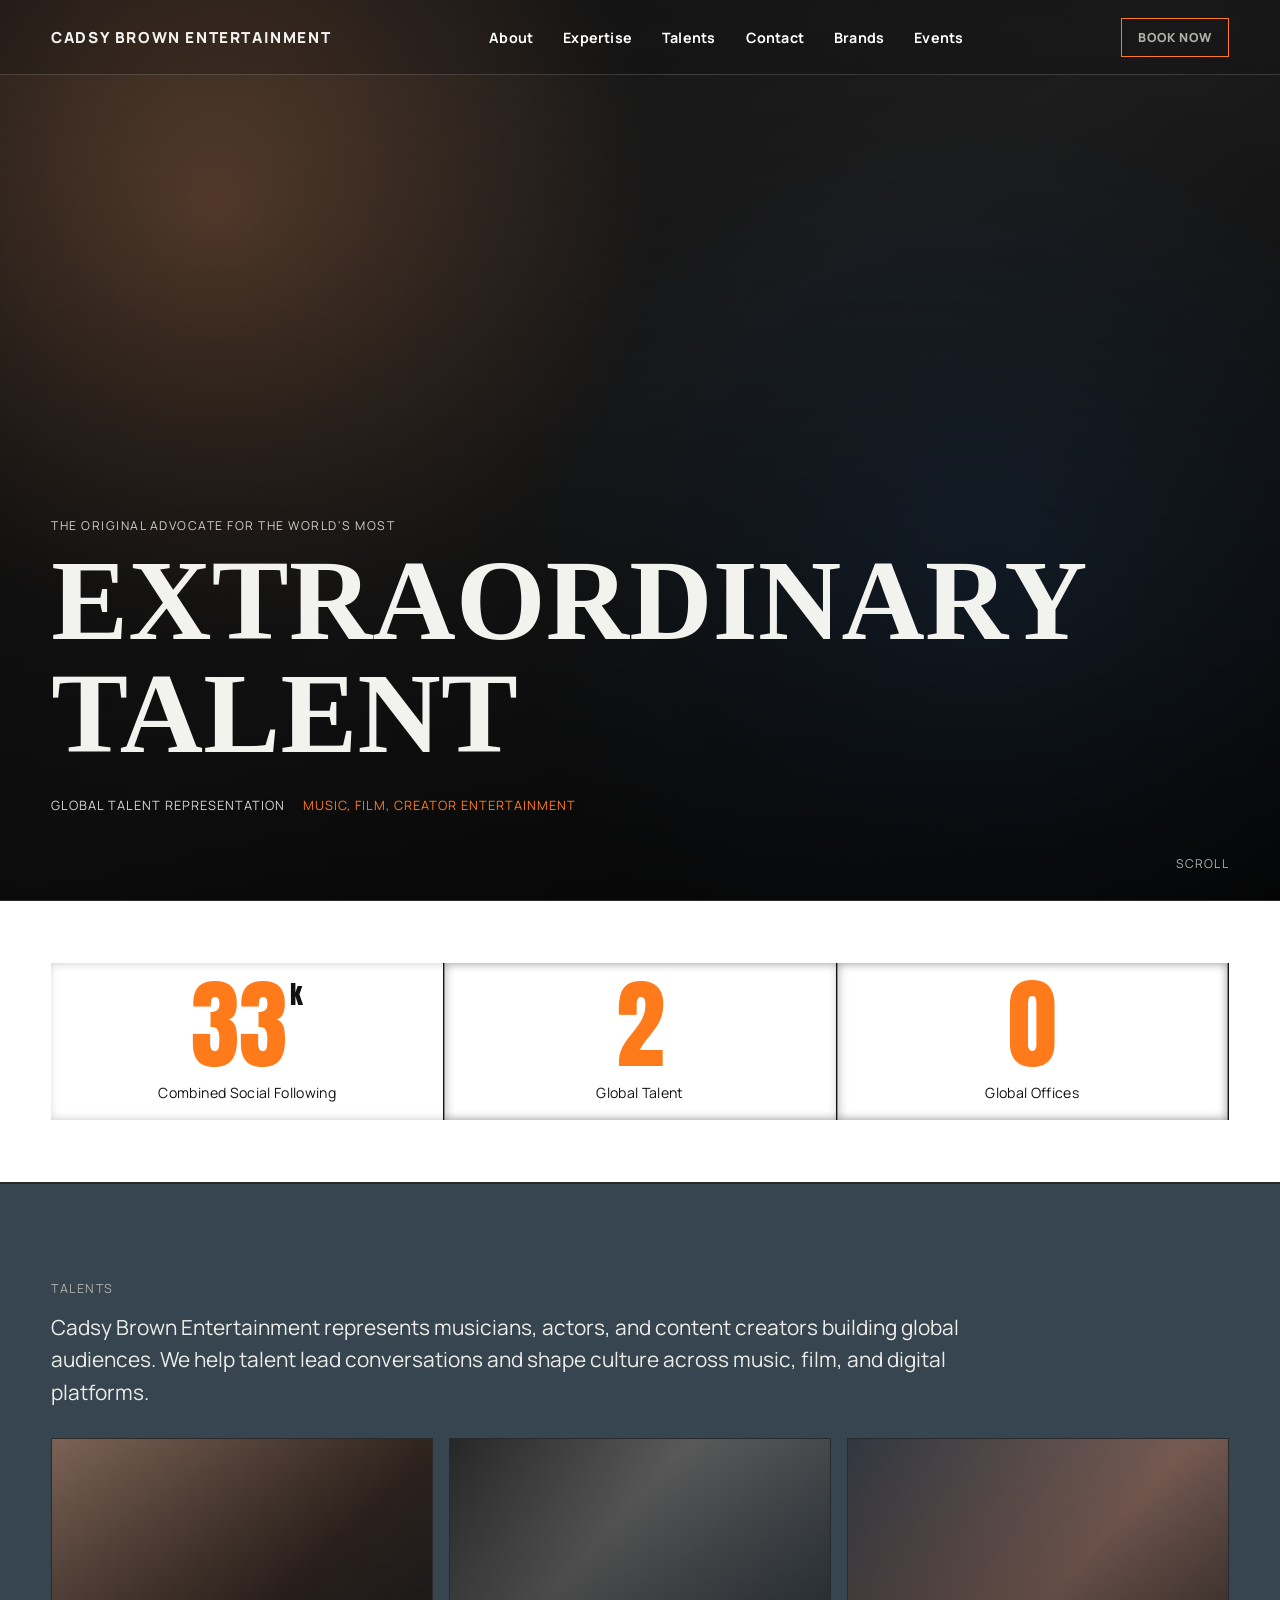
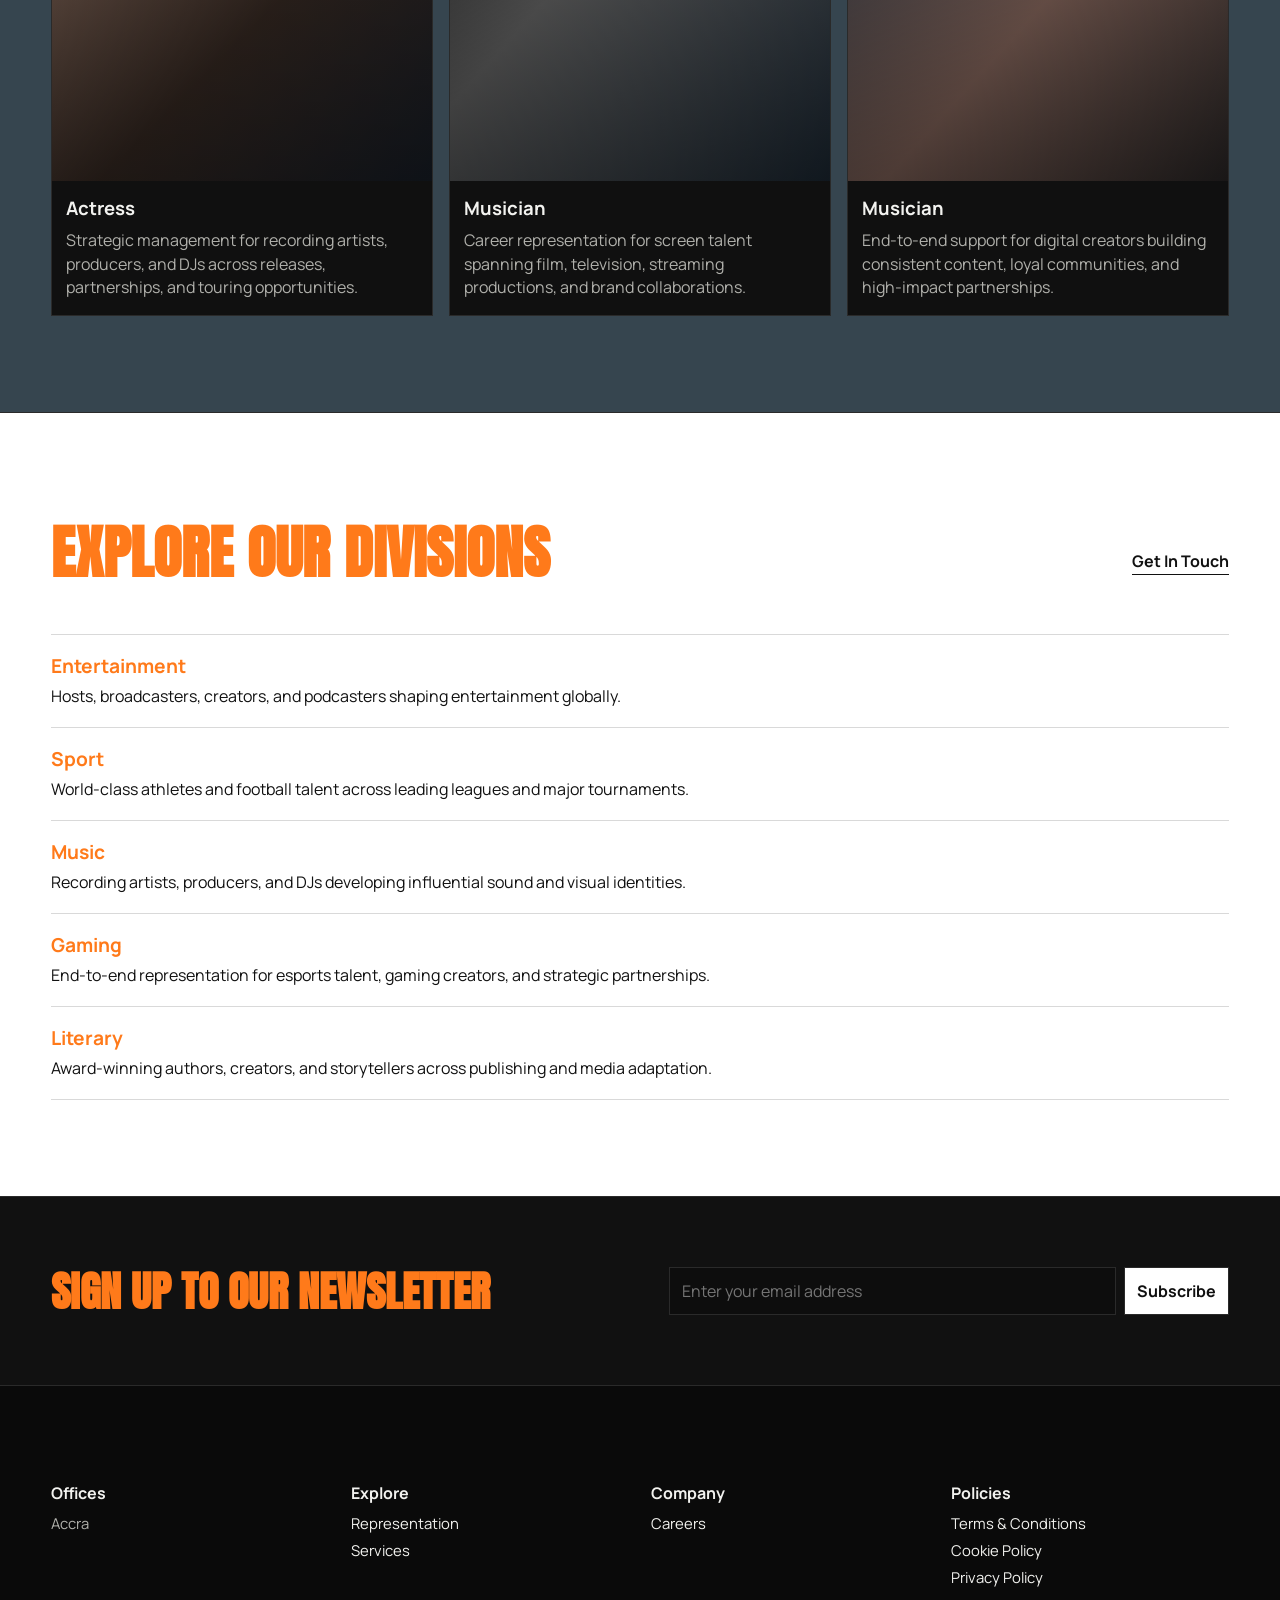
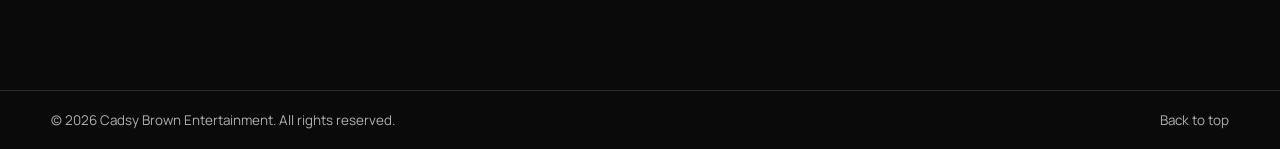
==== commit e6a4cd35: "Remove Get Started button, bump primary menu links to 2.4rem bold" ====
--- a/index.html
+++ b/index.html
@@ -46,7 +46,9 @@
 
     <header class="site-header" id="top">
       <div class="container nav-row">
-        <a href="#top" class="brand" aria-label="Cadsy Brown Entertainment home">CADSY BROWN ENTERTAINMENT</a>
+        <a href="#top" class="brand" aria-label="Cadsy Brown Entertainment home"
+          >CADSY BROWN ENTERTAINMENT</a
+        >
         <button
           class="menu-toggle"
           aria-expanded="false"
@@ -71,16 +73,28 @@
             </div>
 
             <div class="mobile-drawer-list">
-              <a href="expertise/fashion/" class="mobile-drawer-link mobile-drawer-link--primary">For Talents</a>
-              <a href="brands/" class="mobile-drawer-link mobile-drawer-link--primary">For Brands</a>
-              <a href="events/" class="mobile-drawer-link mobile-drawer-link--primary">For Events</a>
+              <a
+                href="expertise/fashion/"
+                class="mobile-drawer-link mobile-drawer-link--primary"
+                >For Talents</a
+              >
+              <a
+                href="brands/"
+                class="mobile-drawer-link mobile-drawer-link--primary"
+                >For Brands</a
+              >
+              <a
+                href="events/"
+                class="mobile-drawer-link mobile-drawer-link--primary"
+                >For Events</a
+              >
               <a href="#top" class="mobile-drawer-link">Home</a>
               <a href="about/" class="mobile-drawer-link">About</a>
-              <a href="expertise/fashion/" class="mobile-drawer-link">Expertise</a>
+              <a href="expertise/fashion/" class="mobile-drawer-link"
+                >Expertise</a
+              >
               <a href="contact/" class="mobile-drawer-link">Contact</a>
             </div>
-
-            <a href="contact/" class="mobile-drawer-cta">Get Started</a>
 
             <div class="mobile-drawer-footer">
               <a href="#">Privacy Policy</a>
@@ -159,14 +173,26 @@
         <div class="container">
           <p class="section-label">Talents</p>
           <p class="lead narrow" id="fashion-lead">
-            Cadsy Brown Entertainment represents musicians, actors, and content creators building
-            global audiences. We help talent lead conversations and shape
-            culture across music, film, and digital platforms.
+            Cadsy Brown Entertainment represents musicians, actors, and content
+            creators building global audiences. We help talent lead
+            conversations and shape culture across music, film, and digital
+            platforms.
           </p>
           <div class="talent-carousel" id="talent-carousel">
-            <button class="talent-carousel-nav talent-carousel-prev" type="button" data-talent-nav="prev" aria-label="Previous talent cards">�</button>
+            <button
+              class="talent-carousel-nav talent-carousel-prev"
+              type="button"
+              data-talent-nav="prev"
+              aria-label="Previous talent cards"
+            >
+              �
+            </button>
             <div class="fashion-grid" data-max-items="3">
-              <article class="feature-card reveal" id="feature-card-1" data-delay="50">
+              <article
+                class="feature-card reveal"
+                id="feature-card-1"
+                data-delay="50"
+              >
                 <div
                   class="feature-image image-1"
                   aria-hidden="true"
@@ -178,7 +204,11 @@
                   across releases, partnerships, and touring opportunities.
                 </p>
               </article>
-              <article class="feature-card reveal" id="feature-card-2" data-delay="120">
+              <article
+                class="feature-card reveal"
+                id="feature-card-2"
+                data-delay="120"
+              >
                 <div
                   class="feature-image image-2"
                   aria-hidden="true"
@@ -190,7 +220,11 @@
                   television, streaming productions, and brand collaborations.
                 </p>
               </article>
-              <article class="feature-card reveal" id="feature-card-3" data-delay="190">
+              <article
+                class="feature-card reveal"
+                id="feature-card-3"
+                data-delay="190"
+              >
                 <div
                   class="feature-image image-3"
                   aria-hidden="true"
@@ -203,7 +237,14 @@
                 </p>
               </article>
             </div>
-            <button class="talent-carousel-nav talent-carousel-next" type="button" data-talent-nav="next" aria-label="Next talent cards">�</button>
+            <button
+              class="talent-carousel-nav talent-carousel-next"
+              type="button"
+              data-talent-nav="next"
+              aria-label="Next talent cards"
+            >
+              �
+            </button>
           </div>
         </div>
       </section>
@@ -233,8 +274,8 @@
               <div class="division-copy">
                 <h3 id="division-title-2">Sport</h3>
                 <p id="division-body-2">
-                  World-class athletes and football talent across leading leagues
-                  and major tournaments.
+                  World-class athletes and football talent across leading
+                  leagues and major tournaments.
                 </p>
               </div>
               <div
@@ -336,7 +377,9 @@
 
     <footer class="site-footer">
       <div class="container footer-row">
-        <p id="footer-copy">� 2026 Cadsy Brown Entertainment. All rights reserved.</p>
+        <p id="footer-copy">
+          � 2026 Cadsy Brown Entertainment. All rights reserved.
+        </p>
         <a href="#top">Back to top</a>
       </div>
     </footer>
@@ -346,15 +389,3 @@
     <script src="script.js?v=20260408d"></script>
   </body>
 </html>
-
-
-
-
-
-
-
-
-
-
-
-
--- a/styles.css
+++ b/styles.css
@@ -1605,7 +1605,7 @@
 
   .mobile-drawer-link--primary {
     justify-content: center;
-    font-size: 1.75rem;
+    font-size: 2.4rem;
     font-weight: 800;
     margin-top: 6px;
   }
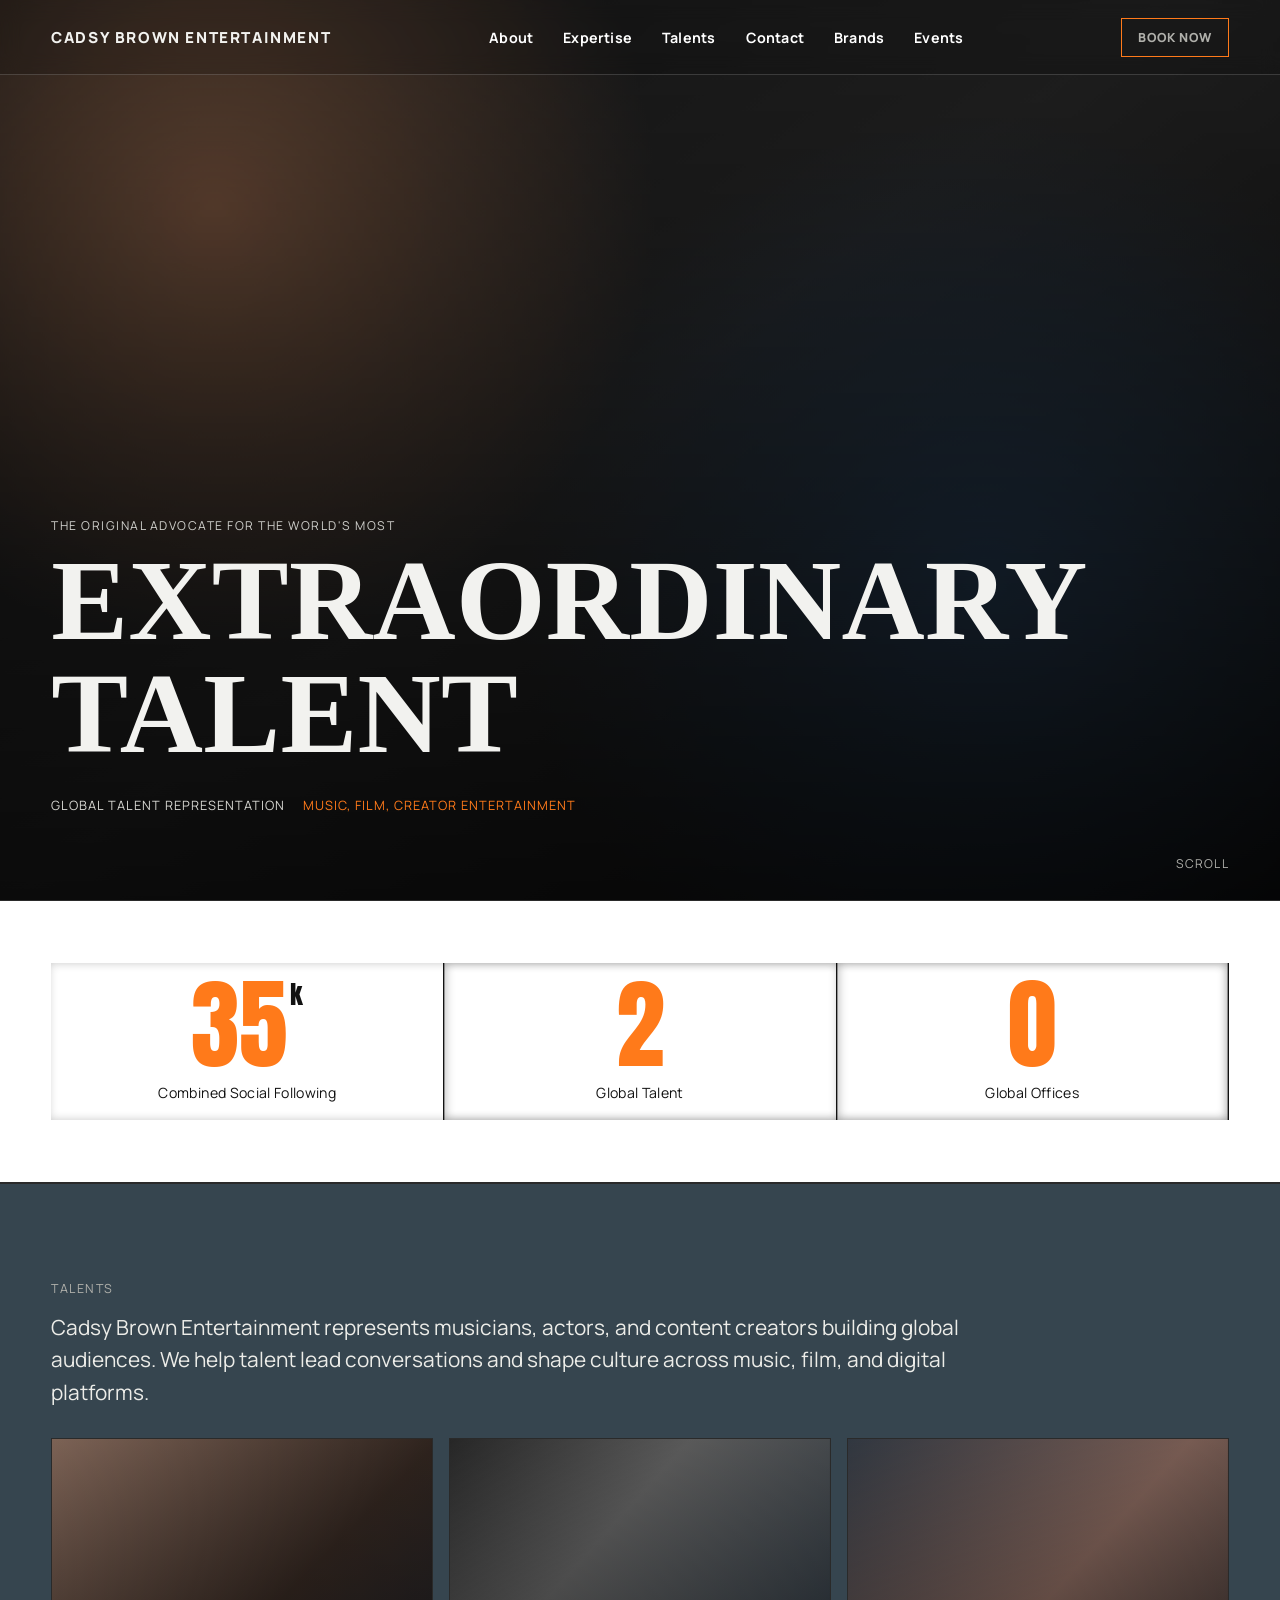
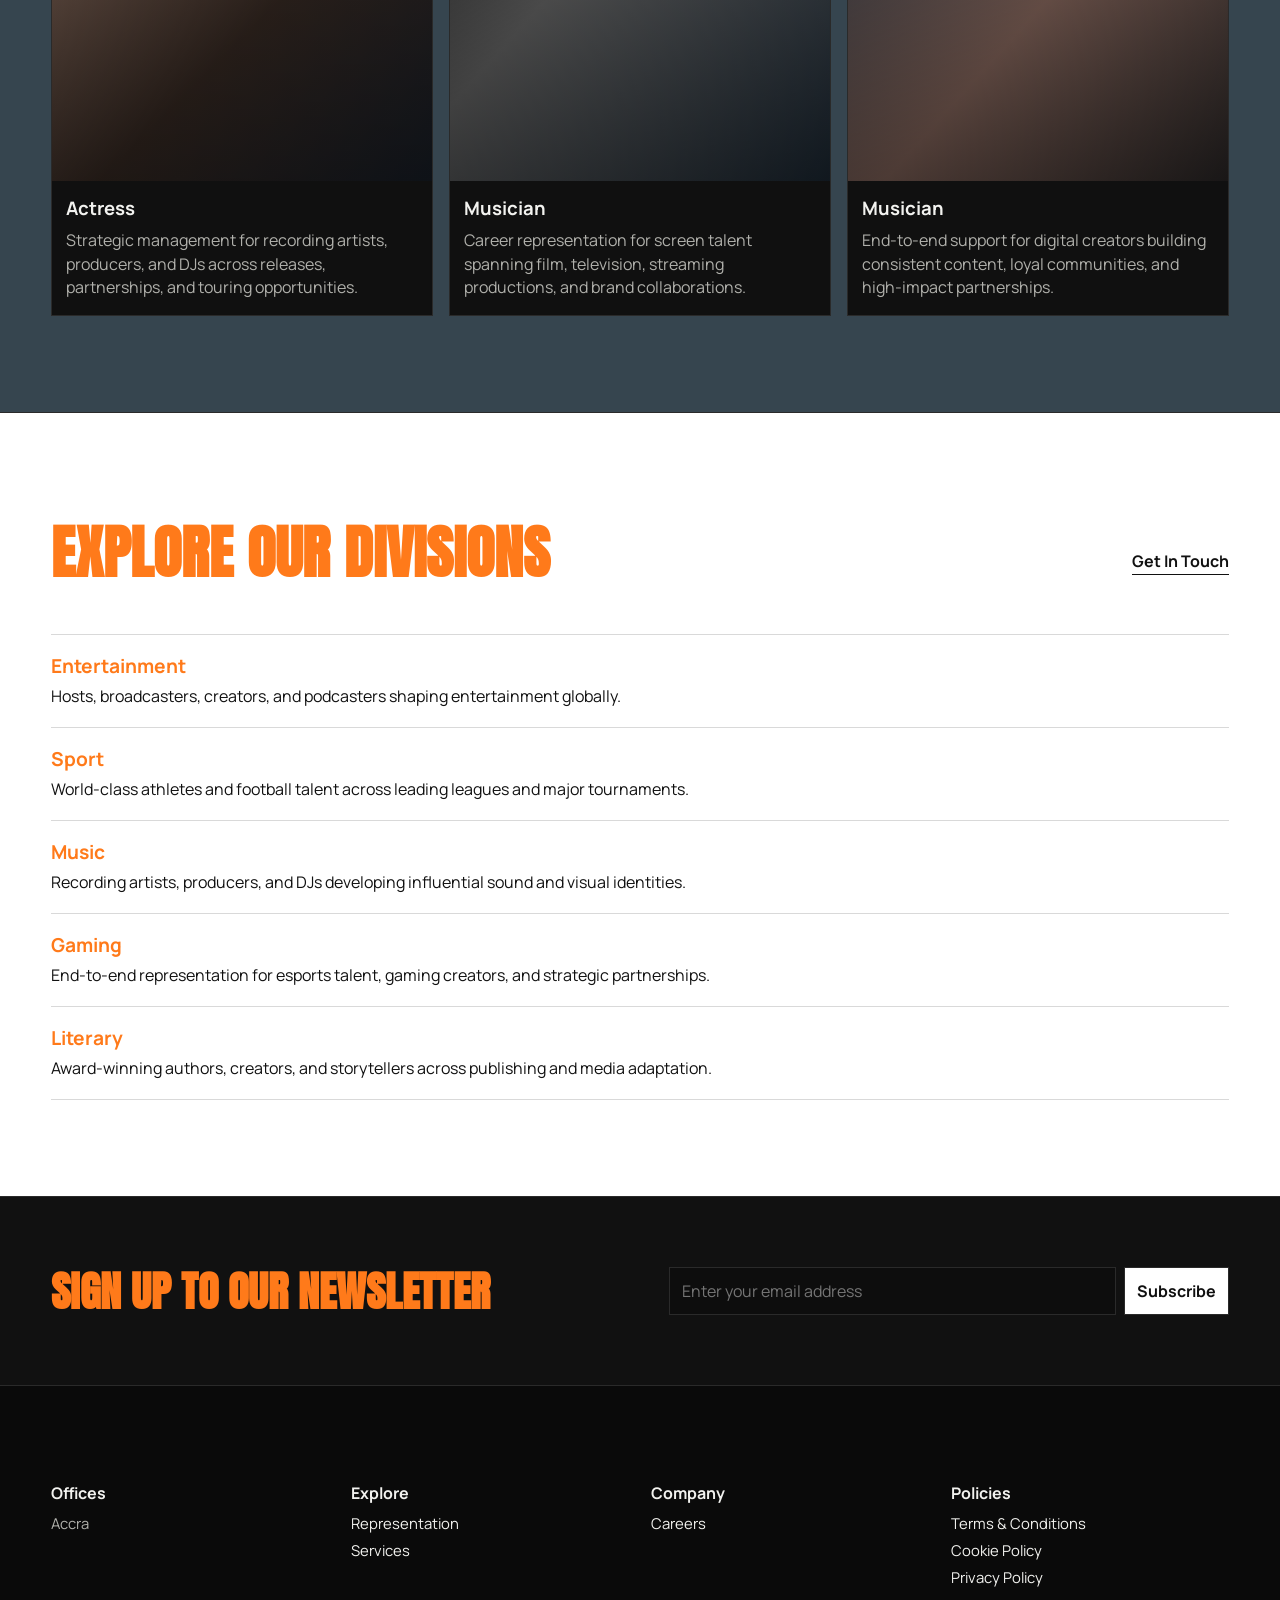
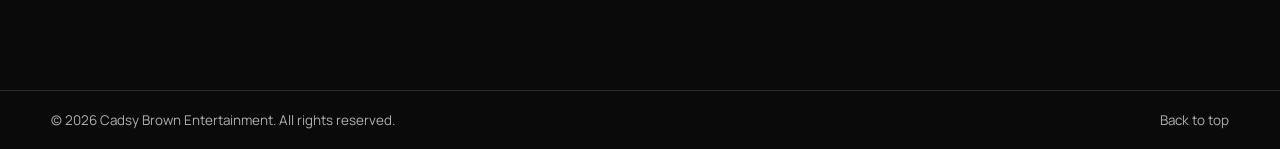
==== commit a8218425: "Set primary menu links to 3rem, keep all nav links visible" ====
--- a/index.html
+++ b/index.html
@@ -1,4 +1,4 @@
-﻿<!doctype html>
+<!doctype html>
 <html lang="en">
   <head>
     <meta charset="UTF-8" />
--- a/styles.css
+++ b/styles.css
@@ -1605,7 +1605,7 @@
 
   .mobile-drawer-link--primary {
     justify-content: center;
-    font-size: 2.4rem;
+    font-size: 3rem;
     font-weight: 800;
     margin-top: 6px;
   }
